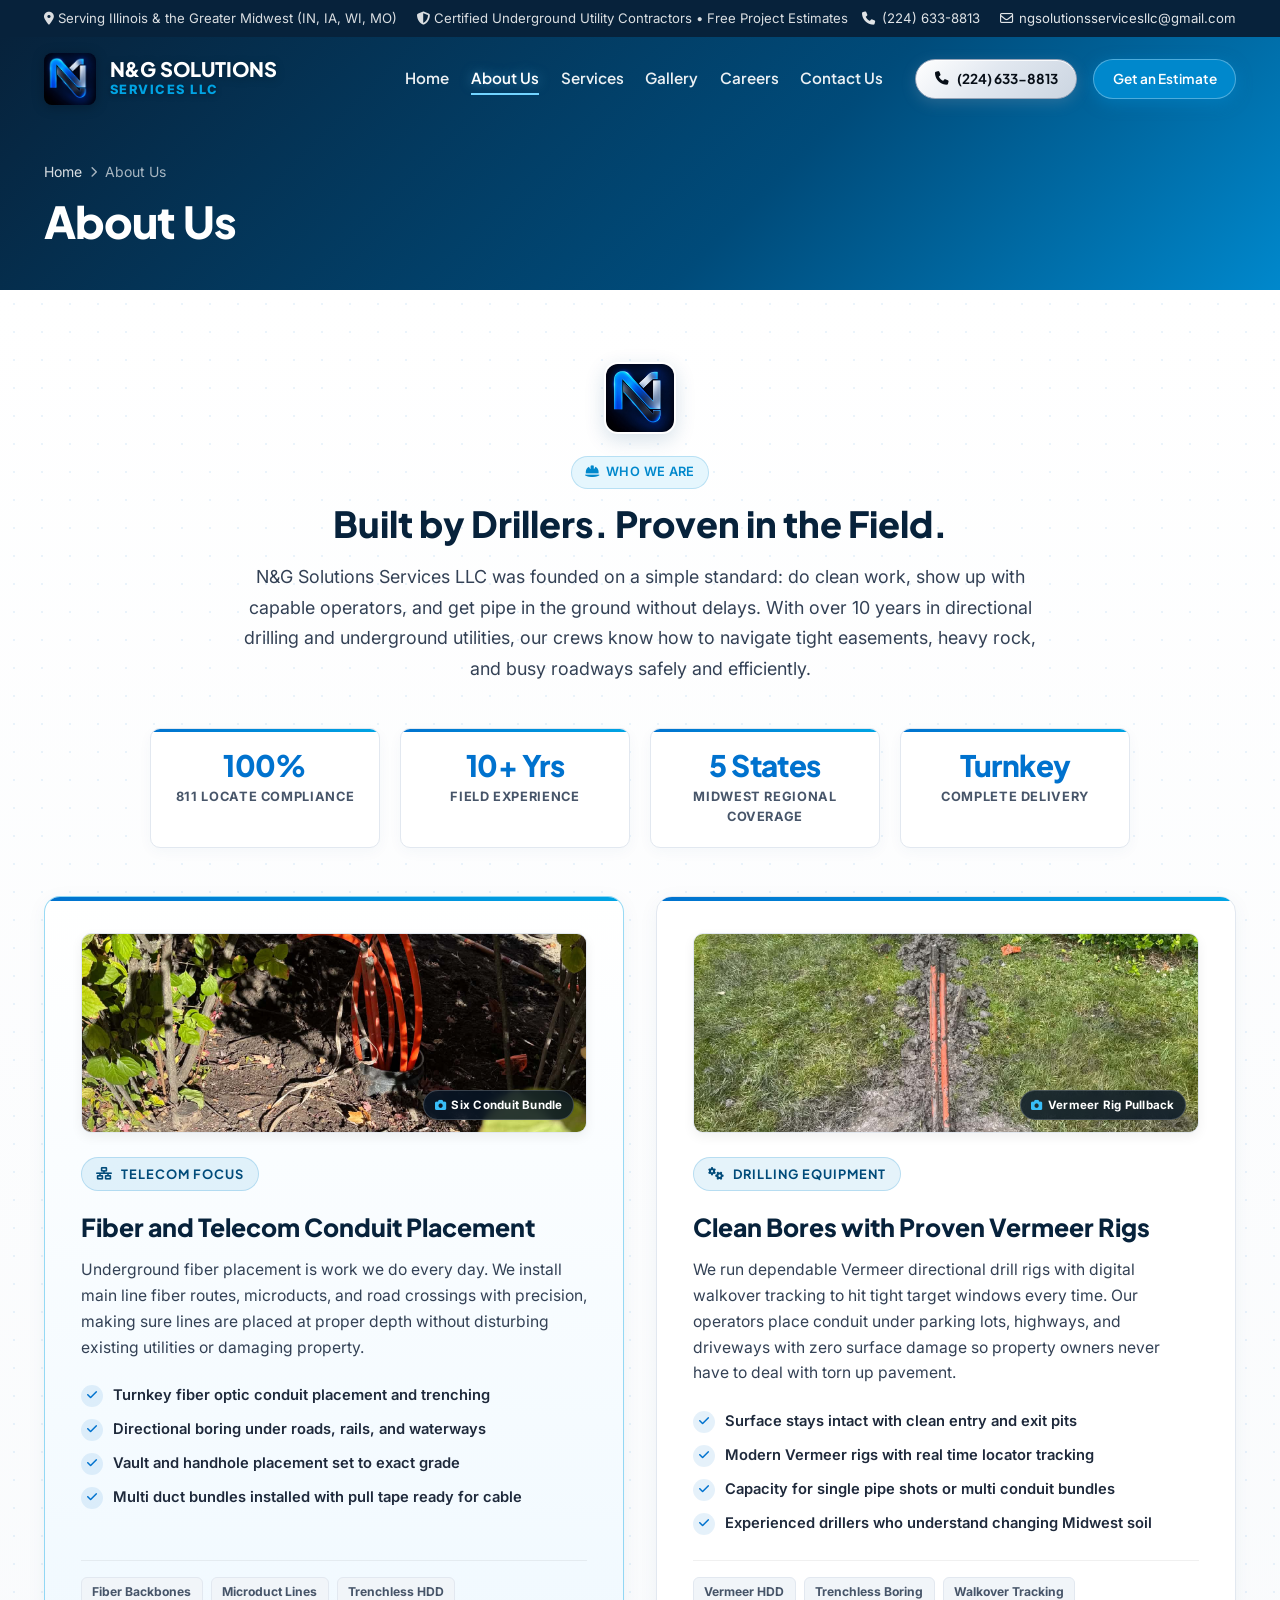
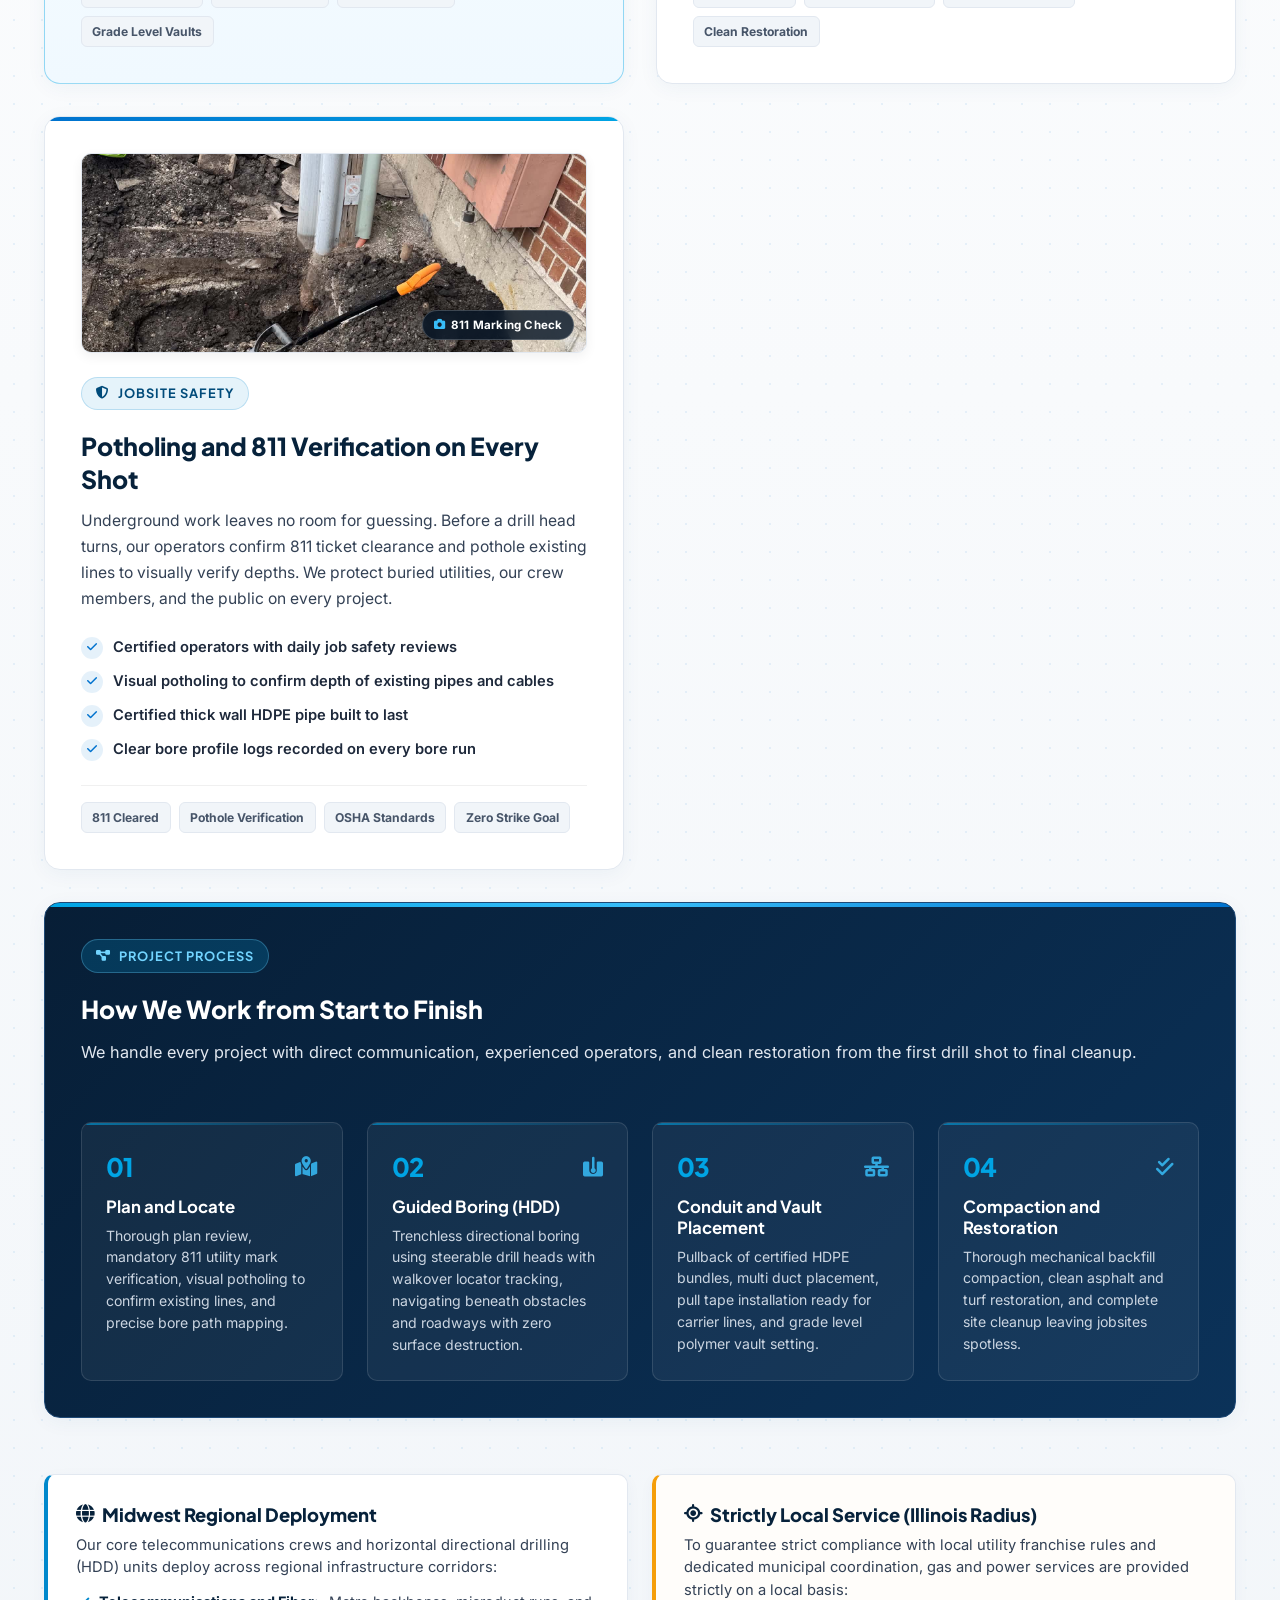
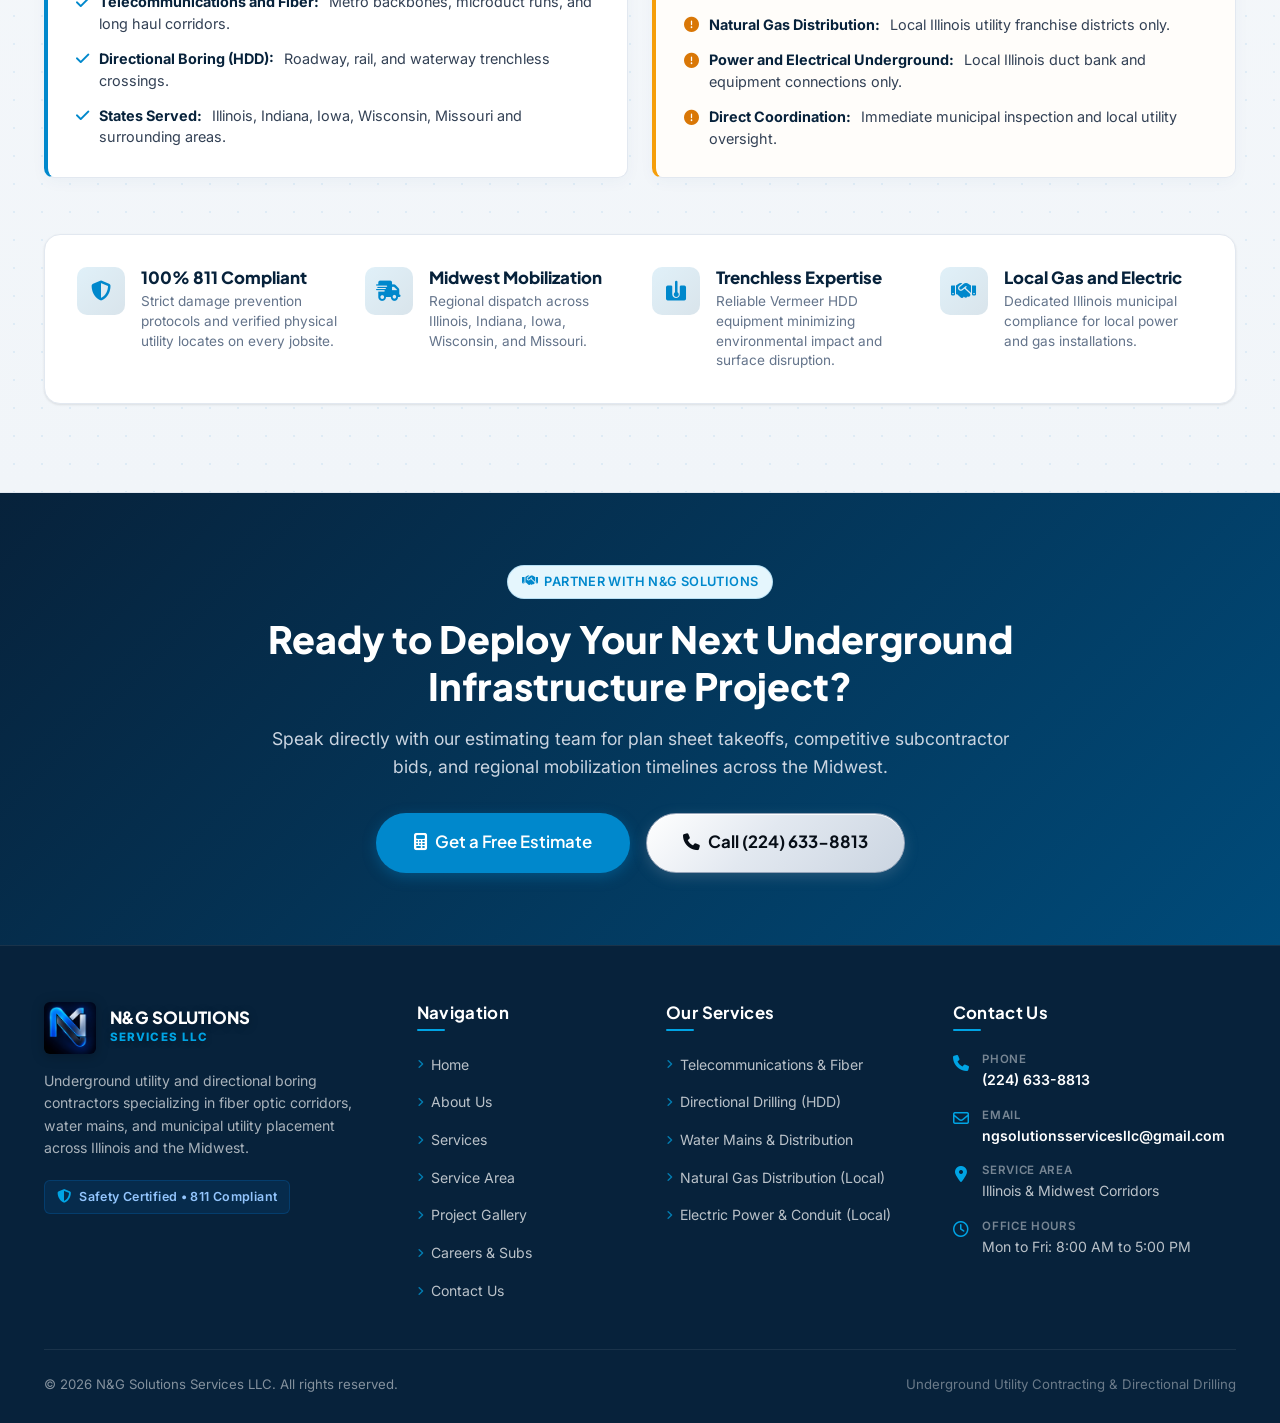
==== about.html @ f87cffa4 "Fix mobile bottom URL bar transparency with viewport-fit=cover, update CTA to Get a Free Estimate, a" ====
<!DOCTYPE html>
<html lang="en">
<head>
  <meta charset="UTF-8">
  <meta name="viewport" content="width=device-width, initial-scale=1.0, viewport-fit=cover">
  <meta name="theme-color" content="#07223b">
  <meta name="apple-mobile-web-app-capable" content="yes">
  <meta name="apple-mobile-web-app-status-bar-style" content="black-translucent">
  <title>About Us | N&amp;G Solutions Services LLC | Directional Boring &amp; Utility Contractors</title>
  
  <!-- Favicon (Logo) -->
  <link rel="icon" type="image/jpeg" href="images/favicon.jpg">
  <link rel="apple-touch-icon" href="images/favicon.jpg">

  <!-- Open Graph / Social Media Preview -->
  <meta property="og:type" content="website">
  <meta property="og:title" content="About Us | N&amp;G Solutions Services LLC">
  <meta property="og:description" content="Learn about N&amp;G Solutions Services LLC, directional drilling and underground utility contractors specializing in fiber optic corridors, HDD crossings, and utility placement across Illinois and the Midwest.">
  <meta property="og:image" content="images/logo.jpg">

  <!-- Twitter Meta Preview -->
  <meta name="twitter:card" content="summary_large_image">
  <meta name="twitter:title" content="About Us | N&amp;G Solutions Services LLC">
  <meta property="twitter:description" content="Learn about N&amp;G Solutions Services LLC, directional drilling and underground utility contractors specializing in fiber optic corridors, HDD crossings, and utility placement across Illinois and the Midwest.">
  <meta name="twitter:image" content="images/logo.jpg">

  <link rel="preconnect" href="https://fonts.googleapis.com">
  <link rel="preconnect" href="https://fonts.gstatic.com" crossorigin>
  <link href="https://fonts.googleapis.com/css2?family=Inter:wght@400;500;600;700&family=Plus+Jakarta+Sans:wght@600;700;800&display=swap" rel="stylesheet">
  <link rel="stylesheet" href="https://cdnjs.cloudflare.com/ajax/libs/font-awesome/6.5.1/css/all.min.css">
  <link rel="stylesheet" href="css/style.css?v=9.2">
</head>
<body>

  <!-- Top Utility Bar -->
  <div class="top-bar">
    <div class="container top-bar-inner">
      <div class="top-bar-left">
        <span><i class="fa-solid fa-location-dot"></i> Serving Illinois &amp; the Greater Midwest (IN, IA, WI, MO)</span>
        <span><i class="fa-solid fa-shield-halved"></i> Certified Underground Utility Contractors • Free Project Estimates</span>
      </div>
      <div class="top-bar-right">
        <a href="tel:2246338813"><i class="fa-solid fa-phone"></i> (224) 633-8813</a>
        <a href="mailto:ngsolutionsservicesllc@gmail.com"><i class="fa-regular fa-envelope"></i> ngsolutionsservicesllc@gmail.com</a>
      </div>
    </div>
  </div>

  <!-- Main Navigation Header -->
  <header class="site-header">
    <div class="container header-inner">
      <a href="index.html" class="logo-link">
        <img src="images/logo.jpg" alt="N&amp;G Solutions Services LLC Logo" class="logo-img-mark" width="52" height="52" style="border-radius: 8px; object-fit: cover;">
        <div class="logo-text">
          <span class="logo-title">N&amp;G SOLUTIONS</span>
          <span class="logo-subtitle" style="letter-spacing: 0.12em; color: var(--accent-blue);">SERVICES LLC</span>
        </div>
      </a>

      <nav class="main-nav">
        <!-- Backdrop for Mobile Slide Drawer -->
        <div class="nav-backdrop"></div>

        <ul class="nav-links">
          <!-- Mobile Drawer Top Bar -->
          <li class="mobile-drawer-header">
            <div class="mobile-drawer-brand">
              <img src="images/logo.jpg" alt="Logo" class="mobile-drawer-logo" width="36" height="36">
              <div class="mobile-drawer-brand-text">
                <span class="mobile-drawer-title">N&amp;G SOLUTIONS</span>
                <span class="mobile-drawer-sub">SERVICES LLC</span>
              </div>
            </div>
            <button type="button" class="mobile-drawer-close" aria-label="Close menu">
              <i class="fa-solid fa-xmark"></i>
            </button>
          </li>

          <!-- Nav Links Centered & Evenly Spaced -->
          <li class="nav-item"><a href="index.html" class="nav-link">Home</a></li>
          <li class="nav-item"><a href="about.html" class="nav-link active">About Us</a></li>
          <li class="nav-item"><a href="index.html#services" class="nav-link">Services</a></li>
          <li class="nav-item"><a href="gallery.html" class="nav-link">Gallery</a></li>
          <li class="nav-item"><a href="careers.html" class="nav-link">Careers</a></li>
          <li class="nav-item"><a href="contact.html" class="nav-link">Contact Us</a></li>

          <!-- Mobile Drawer Footer Actions -->
          <li class="mobile-drawer-footer">
            <a href="tel:2246338813" class="btn btn-silver btn-sm mobile-drawer-btn">
              <i class="fa-solid fa-phone"></i> (224) 633-8813
            </a>
            <a href="contact.html" class="btn btn-primary btn-sm mobile-drawer-btn">
              Get a Free Estimate
            </a>
          </li>
        </ul>

        <div class="nav-actions">
          <a href="tel:2246338813" class="btn btn-silver btn-sm"><i class="fa-solid fa-phone"></i> (224) 633-8813</a>
          <a href="contact.html" class="btn btn-primary btn-sm">Get an Estimate</a>
          <button class="mobile-toggle" aria-label="Toggle navigation menu" aria-expanded="false">
            <i class="fa-solid fa-bars"></i>
          </button>
        </div>
      </nav>
    </div>
  </header>

  <!-- Page Banner -->
  <section class="page-banner">
    <div class="container">
      <nav class="breadcrumb">
        <a href="index.html">Home</a>
        <i class="fa-solid fa-chevron-right" style="font-size: 0.7rem;"></i>
        <span>About Us</span>
      </nav>
      <div class="heading-reveal-mask">
        <h1>About Us</h1>
      </div>
    </div>
  </section>

  <!-- Detailed Company Profile & Vision Section -->
  <section class="about-profile-section" style="padding-top: 4.5rem;">
    <div class="container">
      <!-- Section Header -->
      <div class="about-section-header text-center">
        <div class="about-brand-seal">
          <img src="images/logo.jpg" alt="N&amp;G Solutions Services LLC Logo">
        </div>
        <span class="badge badge-cyan"><i class="fa-solid fa-hard-hat"></i> Who We Are</span>
        <h2>Built by Drillers. Proven in the Field.</h2>
        <p class="about-lead">
          N&amp;G Solutions Services LLC was founded on a simple standard: do clean work, show up with capable operators, and get pipe in the ground without delays. With over 10 years in directional drilling and underground utilities, our crews know how to navigate tight easements, heavy rock, and busy roadways safely and efficiently.
        </p>
      </div>

      <!-- Quick Metrics Strip -->
      <div class="about-stats-strip">
        <div class="about-stat-item">
          <div class="about-stat-num">100%</div>
          <div class="about-stat-lbl">811 Locate Compliance</div>
        </div>
        <div class="about-stat-item">
          <div class="about-stat-num">10+ Yrs</div>
          <div class="about-stat-lbl">Field Experience</div>
        </div>
        <div class="about-stat-item">
          <div class="about-stat-num">5 States</div>
          <div class="about-stat-lbl">Midwest Regional Coverage</div>
        </div>
        <div class="about-stat-item">
          <div class="about-stat-num">Turnkey</div>
          <div class="about-stat-lbl">Complete Delivery</div>
        </div>
      </div>

      <div class="about-bento-grid">
        <!-- Card 1: Core Telecom Focus -->
        <div class="about-card about-card-featured">
          <div class="about-card-image">
            <img src="photos/townhouse-6unit-conduit-bundle.jpg" alt="Fiber Optic Conduit Placement" loading="lazy">
            <span class="card-img-pill"><i class="fa-solid fa-camera"></i> Six Conduit Bundle</span>
          </div>
          <span class="about-card-badge"><i class="fa-solid fa-network-wired"></i> Telecom Focus</span>
          <h3>Fiber and Telecom Conduit Placement</h3>
          <p>
            Underground fiber placement is work we do every day. We install main line fiber routes, microducts, and road crossings with precision, making sure lines are placed at proper depth without disturbing existing utilities or damaging property.
          </p>
          <ul class="about-highlights">
            <li><i class="fa-solid fa-check"></i> Turnkey fiber optic conduit placement and trenching</li>
            <li><i class="fa-solid fa-check"></i> Directional boring under roads, rails, and waterways</li>
            <li><i class="fa-solid fa-check"></i> Vault and handhole placement set to exact grade</li>
            <li><i class="fa-solid fa-check"></i> Multi duct bundles installed with pull tape ready for cable</li>
          </ul>
          <div class="about-tags">
            <span class="about-tag">Fiber Backbones</span>
            <span class="about-tag">Microduct Lines</span>
            <span class="about-tag">Trenchless HDD</span>
            <span class="about-tag">Grade Level Vaults</span>
          </div>
        </div>

        <!-- Card 2: Equipment and Drilling -->
        <div class="about-card">
          <div class="about-card-image">
            <img src="photos/townhouse-directional-drill-pullback.jpg" alt="Horizontal Directional Drilling Rig Pullback" loading="lazy">
            <span class="card-img-pill"><i class="fa-solid fa-camera"></i> Vermeer Rig Pullback</span>
          </div>
          <span class="about-card-badge"><i class="fa-solid fa-gears"></i> Drilling Equipment</span>
          <h3>Clean Bores with Proven Vermeer Rigs</h3>
          <p>
            We run dependable Vermeer directional drill rigs with digital walkover tracking to hit tight target windows every time. Our operators place conduit under parking lots, highways, and driveways with zero surface damage so property owners never have to deal with torn up pavement.
          </p>
          <ul class="about-highlights">
            <li><i class="fa-solid fa-check"></i> Surface stays intact with clean entry and exit pits</li>
            <li><i class="fa-solid fa-check"></i> Modern Vermeer rigs with real time locator tracking</li>
            <li><i class="fa-solid fa-check"></i> Capacity for single pipe shots or multi conduit bundles</li>
            <li><i class="fa-solid fa-check"></i> Experienced drillers who understand changing Midwest soil</li>
          </ul>
          <div class="about-tags">
            <span class="about-tag">Vermeer HDD</span>
            <span class="about-tag">Trenchless Boring</span>
            <span class="about-tag">Walkover Tracking</span>
            <span class="about-tag">Clean Restoration</span>
          </div>
        </div>

        <!-- Card 3: Jobsite Safety -->
        <div class="about-card">
          <div class="about-card-image">
            <img src="photos/apartment-pole-utility-locator-trench.jpg" alt="811 Locate Marking and Depth Verification" loading="lazy">
            <span class="card-img-pill"><i class="fa-solid fa-camera"></i> 811 Marking Check</span>
          </div>
          <span class="about-card-badge"><i class="fa-solid fa-shield-halved"></i> Jobsite Safety</span>
          <h3>Potholing and 811 Verification on Every Shot</h3>
          <p>
            Underground work leaves no room for guessing. Before a drill head turns, our operators confirm 811 ticket clearance and pothole existing lines to visually verify depths. We protect buried utilities, our crew members, and the public on every project.
          </p>
          <ul class="about-highlights">
            <li><i class="fa-solid fa-check"></i> Certified operators with daily job safety reviews</li>
            <li><i class="fa-solid fa-check"></i> Visual potholing to confirm depth of existing pipes and cables</li>
            <li><i class="fa-solid fa-check"></i> Certified thick wall HDPE pipe built to last</li>
            <li><i class="fa-solid fa-check"></i> Clear bore profile logs recorded on every bore run</li>
          </ul>
          <div class="about-tags">
            <span class="about-tag">811 Cleared</span>
            <span class="about-tag">Pothole Verification</span>
            <span class="about-tag">OSHA Standards</span>
            <span class="about-tag">Zero Strike Goal</span>
          </div>
        </div>

        <!-- Card 4: How We Work -->
        <div class="about-card about-card-wide">
          <span class="about-card-badge"><i class="fa-solid fa-diagram-project"></i> Project Process</span>
          <h3>How We Work from Start to Finish</h3>
          <p style="color: #e2e8f0 !important; font-size: 1.02rem; line-height: 1.65; margin-bottom: 2rem;">
            We handle every project with direct communication, experienced operators, and clean restoration from the first drill shot to final cleanup.
          </p>
          <div class="about-steps-grid">
            <div class="about-step-item">
              <div class="step-top-row">
                <span class="step-num">01</span>
                <span class="step-icon"><i class="fa-solid fa-map-location-dot"></i></span>
              </div>
              <h4>Plan and Locate</h4>
              <p>Thorough plan review, mandatory 811 utility mark verification, visual potholing to confirm existing lines, and precise bore path mapping.</p>
            </div>
            <div class="about-step-item">
              <div class="step-top-row">
                <span class="step-num">02</span>
                <span class="step-icon"><i class="fa-solid fa-bore-hole"></i></span>
              </div>
              <h4>Guided Boring (HDD)</h4>
              <p>Trenchless directional boring using steerable drill heads with walkover locator tracking, navigating beneath obstacles and roadways with zero surface destruction.</p>
            </div>
            <div class="about-step-item">
              <div class="step-top-row">
                <span class="step-num">03</span>
                <span class="step-icon"><i class="fa-solid fa-network-wired"></i></span>
              </div>
              <h4>Conduit and Vault Placement</h4>
              <p>Pullback of certified HDPE bundles, multi duct placement, pull tape installation ready for carrier lines, and grade level polymer vault setting.</p>
            </div>
            <div class="about-step-item">
              <div class="step-top-row">
                <span class="step-num">04</span>
                <span class="step-icon"><i class="fa-solid fa-check-double"></i></span>
              </div>
              <h4>Compaction and Restoration</h4>
              <p>Thorough mechanical backfill compaction, clean asphalt and turf restoration, and complete site cleanup leaving jobsites spotless.</p>
            </div>
          </div>
        </div>
      </div>

      <!-- Regional vs Local Deployment Scope -->
      <div class="about-scope-wrap" style="margin-top: 3.5rem; margin-bottom: 3.5rem;">
        <div class="territory-scope-grid">
          <div class="scope-card scope-card-primary">
            <h4><i class="fa-solid fa-globe"></i> Midwest Regional Deployment</h4>
            <p>Our core telecommunications crews and horizontal directional drilling (HDD) units deploy across regional infrastructure corridors:</p>
            <ul class="scope-list">
              <li>
                <i class="fa-solid fa-check"></i>
                <div class="scope-content">
                  <strong class="scope-label">Telecommunications and Fiber:</strong>
                  <span class="scope-desc">Metro backbones, microduct runs, and long haul corridors.</span>
                </div>
              </li>
              <li>
                <i class="fa-solid fa-check"></i>
                <div class="scope-content">
                  <strong class="scope-label">Directional Boring (HDD):</strong>
                  <span class="scope-desc">Roadway, rail, and waterway trenchless crossings.</span>
                </div>
              </li>
              <li>
                <i class="fa-solid fa-check"></i>
                <div class="scope-content">
                  <strong class="scope-label">States Served:</strong>
                  <span class="scope-desc">Illinois, Indiana, Iowa, Wisconsin, Missouri and surrounding areas.</span>
                </div>
              </li>
            </ul>
          </div>
          <div class="scope-card scope-card-local">
            <h4><i class="fa-solid fa-location-crosshairs"></i> Strictly Local Service (Illinois Radius)</h4>
            <p>To guarantee strict compliance with local utility franchise rules and dedicated municipal coordination, gas and power services are provided strictly on a local basis:</p>
            <ul class="scope-list">
              <li>
                <i class="fa-solid fa-circle-exclamation"></i>
                <div class="scope-content">
                  <strong class="scope-label">Natural Gas Distribution:</strong>
                  <span class="scope-desc">Local Illinois utility franchise districts only.</span>
                </div>
              </li>
              <li>
                <i class="fa-solid fa-circle-exclamation"></i>
                <div class="scope-content">
                  <strong class="scope-label">Power and Electrical Underground:</strong>
                  <span class="scope-desc">Local Illinois duct bank and equipment connections only.</span>
                </div>
              </li>
              <li>
                <i class="fa-solid fa-circle-exclamation"></i>
                <div class="scope-content">
                  <strong class="scope-label">Direct Coordination:</strong>
                  <span class="scope-desc">Immediate municipal inspection and local utility oversight.</span>
                </div>
              </li>
            </ul>
          </div>
        </div>
      </div>

      <!-- Benchmarks Ribbon -->
      <div class="about-ribbon">
        <div class="about-ribbon-item">
          <div class="about-ribbon-icon"><i class="fa-solid fa-shield-halved"></i></div>
          <div class="about-ribbon-content">
            <h4>100% 811 Compliant</h4>
            <p>Strict damage prevention protocols and verified physical utility locates on every jobsite.</p>
          </div>
        </div>
        <div class="about-ribbon-item">
          <div class="about-ribbon-icon"><i class="fa-solid fa-truck-fast"></i></div>
          <div class="about-ribbon-content">
            <h4>Midwest Mobilization</h4>
            <p>Regional dispatch across Illinois, Indiana, Iowa, Wisconsin, and Missouri.</p>
          </div>
        </div>
        <div class="about-ribbon-item">
          <div class="about-ribbon-icon"><i class="fa-solid fa-bore-hole"></i></div>
          <div class="about-ribbon-content">
            <h4>Trenchless Expertise</h4>
            <p>Reliable Vermeer HDD equipment minimizing environmental impact and surface disruption.</p>
          </div>
        </div>
        <div class="about-ribbon-item">
          <div class="about-ribbon-icon"><i class="fa-solid fa-handshake"></i></div>
          <div class="about-ribbon-content">
            <h4>Local Gas and Electric</h4>
            <p>Dedicated Illinois municipal compliance for local power and gas installations.</p>
          </div>
        </div>
      </div>
    </div>
  </section>

  <!-- CTA Banner Section -->
  <section class="section" style="background: linear-gradient(135deg, #07223b 0%, #004b7a 100%); color: #ffffff; padding: 4.5rem 0; text-align: center;">
    <div class="container" style="max-width: 820px;">
      <span class="badge badge-cyan" style="margin-bottom: 1rem;"><i class="fa-solid fa-handshake"></i> Partner With N&amp;G Solutions</span>
      <h2 style="color: #ffffff; font-size: 2.35rem; font-weight: 800; margin-bottom: 1rem;">Ready to Deploy Your Next Underground Infrastructure Project?</h2>
      <p style="color: #cbd5e1; font-size: 1.1rem; line-height: 1.6; margin-bottom: 2rem;">
        Speak directly with our estimating team for plan sheet takeoffs, competitive subcontractor bids, and regional mobilization timelines across the Midwest.
      </p>
      <div style="display: flex; justify-content: center; gap: 1rem; flex-wrap: wrap;">
        <a href="contact.html" class="btn btn-primary" style="padding: 0.9rem 2.25rem; font-size: 1.05rem;">
          <i class="fa-solid fa-calculator"></i> Get a Free Estimate
        </a>
        <a href="tel:2246338813" class="btn btn-silver" style="padding: 0.9rem 2.25rem; font-size: 1.05rem;">
          <i class="fa-solid fa-phone"></i> Call (224) 633-8813
        </a>
      </div>
    </div>
  </section>

  <!-- Footer -->
  <footer class="site-footer">
    <div class="container">
      <div class="footer-grid">
        <!-- Col 1: Company Profile -->
        <div class="footer-col footer-brand-col">
          <a href="index.html" class="logo-link">
            <img src="images/logo.jpg" alt="N&amp;G Solutions Services LLC" class="logo-img-mark" width="44" height="44" style="border-radius: 6px; object-fit: cover;">
            <div class="logo-text">
              <span class="logo-title" style="color: #ffffff; font-size: 1.05rem;">N&amp;G SOLUTIONS</span>
              <span class="logo-subtitle" style="color: var(--accent-blue); font-size: 0.72rem; letter-spacing: 0.1em;">SERVICES LLC</span>
            </div>
          </a>
          <p class="footer-desc">
            Underground utility and directional boring contractors specializing in fiber optic corridors, water mains, and municipal utility placement across Illinois and the Midwest.
          </p>
          <div class="footer-badge">
            <i class="fa-solid fa-shield-halved"></i>
            <span>Safety Certified &bull; 811 Compliant</span>
          </div>
        </div>

        <!-- Col 2: Navigation -->
        <div class="footer-col">
          <h4 class="footer-title">Navigation</h4>
          <ul class="footer-links">
            <li><a href="index.html"><i class="fa-solid fa-angle-right"></i> Home</a></li>
            <li><a href="about.html"><i class="fa-solid fa-angle-right"></i> About Us</a></li>
            <li><a href="index.html#services"><i class="fa-solid fa-angle-right"></i> Services</a></li>
            <li><a href="index.html#service-area"><i class="fa-solid fa-angle-right"></i> Service Area</a></li>
            <li><a href="gallery.html"><i class="fa-solid fa-angle-right"></i> Project Gallery</a></li>
            <li><a href="careers.html"><i class="fa-solid fa-angle-right"></i> Careers &amp; Subs</a></li>
            <li><a href="contact.html"><i class="fa-solid fa-angle-right"></i> Contact Us</a></li>
          </ul>
        </div>

        <!-- Col 3: Utility Services -->
        <div class="footer-col">
          <h4 class="footer-title">Our Services</h4>
          <ul class="footer-links">
            <li><a href="index.html#services"><i class="fa-solid fa-angle-right"></i> Telecommunications &amp; Fiber</a></li>
            <li><a href="index.html#services"><i class="fa-solid fa-angle-right"></i> Directional Drilling (HDD)</a></li>
            <li><a href="index.html#services"><i class="fa-solid fa-angle-right"></i> Water Mains &amp; Distribution</a></li>
            <li><a href="index.html#services"><i class="fa-solid fa-angle-right"></i> Natural Gas Distribution (Local)</a></li>
            <li><a href="index.html#services"><i class="fa-solid fa-angle-right"></i> Electric Power &amp; Conduit (Local)</a></li>
          </ul>
        </div>

        <!-- Col 4: Contact & Office -->
        <div class="footer-col">
          <h4 class="footer-title">Contact Us</h4>
          <ul class="footer-contact-list">
            <li class="footer-contact-item">
              <i class="fa-solid fa-phone"></i>
              <div>
                <span class="contact-label">Phone</span>
                <a href="tel:2246338813">(224) 633-8813</a>
              </div>
            </li>
            <li class="footer-contact-item">
              <i class="fa-regular fa-envelope"></i>
              <div>
                <span class="contact-label">Email</span>
                <a href="mailto:ngsolutionsservicesllc@gmail.com">ngsolutionsservicesllc@gmail.com</a>
              </div>
            </li>
            <li class="footer-contact-item">
              <i class="fa-solid fa-location-dot"></i>
              <div>
                <span class="contact-label">Service Area</span>
                <span>Illinois &amp; Midwest Corridors</span>
              </div>
            </li>
            <li class="footer-contact-item">
              <i class="fa-regular fa-clock"></i>
              <div>
                <span class="contact-label">Office Hours</span>
                <span>Mon to Fri: 8:00 AM to 5:00 PM</span>
              </div>
            </li>
          </ul>
        </div>
      </div>

      <!-- Bottom Bar -->
      <div class="footer-bottom">
        <p>&copy; 2026 N&amp;G Solutions Services LLC. All rights reserved.</p>
        <p class="footer-tagline">Underground Utility Contracting &amp; Directional Drilling</p>
      </div>
    </div>
  </footer>

  <script src="js/main.js?v=9.2"></script>
</body>
</html>
---- css/style.css ----
/* ==========================================================================
   N&G SOLUTIONS SERVICES LLC - STYLESHEET
   Underground Utilities & Infrastructure
   ========================================================================== */

:root {
  /* Brand Colors from Logo */
  --primary-blue: #0088cc;
  --primary-dark: #004b7a;
  --primary-deep: #07223b;
  --accent-blue: #00a4e4;
  --accent-light: #e5f6fd;
  
  /* Silver & Metallic Chrome Accents (Matches Logo) */
  --brand-silver: #cbd5e1;
  --brand-silver-light: #f1f5f9;
  --brand-silver-dark: #94a3b8;
  --brand-silver-border: #94a3b8;
  
  /* Fallback aliases to ensure any green references render as metallic silver */
  --brand-green: #cbd5e1;
  --brand-green-dark: #94a3b8;
  --brand-green-light: #f1f5f9;
  
  --dark: #070e17;
  --text-main: #334155;
  --text-muted: #64748b;
  --text-light: #94a3b8;
  --light-bg: #f8fafc;
  --card-bg: #ffffff;
  --border-color: #e2e8f0;
  
  /* Typography */
  --font-sans: 'Inter', -apple-system, BlinkMacSystemFont, 'Segoe UI', Roboto, sans-serif;
  --font-heading: 'Plus Jakarta Sans', -apple-system, BlinkMacSystemFont, 'Segoe UI', Roboto, sans-serif;
  
  /* Shadows */
  --shadow-sm: 0 1px 3px rgba(0, 0, 0, 0.06), 0 1px 2px rgba(0, 0, 0, 0.04);
  --shadow-md: 0 4px 6px -1px rgba(0, 75, 122, 0.08), 0 2px 4px -2px rgba(0, 75, 122, 0.05);
  --shadow-lg: 0 10px 25px -3px rgba(0, 75, 122, 0.1), 0 4px 6px -4px rgba(0, 75, 122, 0.05);
  --shadow-xl: 0 20px 35px -5px rgba(0, 75, 122, 0.15), 0 8px 10px -6px rgba(0, 75, 122, 0.05);
  
  /* Transitions */
  --transition: all 0.25s cubic-bezier(0.4, 0, 0.2, 1);
  --radius-sm: 6px;
  --radius-md: 10px;
  --radius-lg: 16px;
  --radius-xl: 24px;
  --radius-full: 9999px;
  
  --container-max: 1240px;
}

/* Base Reset */
*, *::before, *::after {
  box-sizing: border-box;
  margin: 0;
  padding: 0;
}

html {
  scroll-behavior: smooth;
  font-size: 16px;
  -webkit-text-size-adjust: 100%;
  background-color: var(--primary-deep);
  min-height: 100%;
  overflow-x: clip;
}

body {
  font-family: var(--font-sans);
  color: var(--text-main);
  background-color: var(--light-bg);
  line-height: 1.6;
  min-height: 100%;
  min-height: 100dvh;
  overflow-x: clip;
}

h1, h2, h3, h4, h5, h6 {
  font-family: var(--font-heading);
  color: var(--primary-deep);
  line-height: 1.25;
  font-weight: 700;
}

p {
  margin-bottom: 1rem;
}

p:last-child {
  margin-bottom: 0;
}

a {
  color: var(--primary-blue);
  text-decoration: none;
  transition: var(--transition);
}

a:hover {
  color: var(--accent-blue);
}

img {
  max-width: 100%;
  height: auto;
  display: block;
}

ul {
  list-style: none;
}

.container {
  width: 100%;
  max-width: var(--container-max);
  margin-left: auto;
  margin-right: auto;
  padding-left: 1.5rem;
  padding-right: 1.5rem;
}

/* ==========================================================================
   BUTTONS & BADGES
   ========================================================================== */
.btn {
  display: inline-flex;
  align-items: center;
  justify-content: center;
  gap: 0.5rem;
  padding: 0.85rem 1.75rem;
  font-family: var(--font-heading);
  font-size: 0.95rem;
  font-weight: 600;
  border-radius: var(--radius-full);
  transition: var(--transition);
  cursor: pointer;
  border: 2px solid transparent;
  white-space: nowrap;
}

.btn-primary {
  background-color: var(--primary-blue);
  color: #ffffff;
  box-shadow: 0 4px 14px rgba(0, 136, 204, 0.35);
}

.btn-primary:hover {
  background-color: #0072aa;
  color: #ffffff;
  transform: translateY(-2px);
  box-shadow: 0 6px 20px rgba(0, 136, 204, 0.45);
}

.btn-green,
.btn-silver {
  background: linear-gradient(135deg, #ffffff 0%, #e2e8f0 45%, #cbd5e1 100%);
  color: #070e17;
  font-weight: 700;
  border: 1px solid #94a3b8;
  box-shadow: 0 4px 14px rgba(148, 163, 184, 0.25), inset 0 1px 0 rgba(255, 255, 255, 0.85);
}

.btn-green:hover,
.btn-silver:hover {
  background: linear-gradient(135deg, #ffffff 0%, #f1f5f9 50%, #e2e8f0 100%);
  color: #000000;
  border-color: var(--accent-blue);
  transform: translateY(-2px);
  box-shadow: 0 6px 20px rgba(0, 164, 228, 0.35), inset 0 1px 0 rgba(255, 255, 255, 0.95);
}

.btn-secondary {
  background-color: var(--primary-deep);
  color: #ffffff;
}

.btn-secondary:hover {
  background-color: var(--primary-dark);
  color: #ffffff;
  transform: translateY(-2px);
}

.btn-outline {
  background-color: transparent;
  border-color: rgba(255, 255, 255, 0.5);
  color: #ffffff;
}

.btn-outline:hover {
  background-color: #ffffff;
  border-color: #ffffff;
  color: var(--primary-deep);
  transform: translateY(-2px);
}

.btn-outline-primary {
  background-color: transparent;
  border-color: var(--primary-blue);
  color: var(--primary-blue);
}

.btn-outline-primary:hover {
  background-color: var(--primary-blue);
  color: #ffffff;
}

.btn-white {
  background-color: #ffffff;
  color: var(--primary-deep);
}

.btn-white:hover {
  background-color: #f1f5f9;
  color: var(--primary-blue);
  transform: translateY(-2px);
}

.btn-sm {
  padding: 0.5rem 1.15rem;
  font-size: 0.85rem;
}

.badge {
  display: inline-flex;
  align-items: center;
  gap: 0.4rem;
  padding: 0.35rem 0.85rem;
  border-radius: var(--radius-full);
  font-size: 0.8rem;
  font-weight: 600;
  letter-spacing: 0.03em;
  text-transform: uppercase;
}

.badge-cyan {
  background-color: var(--accent-light);
  color: var(--primary-blue);
  border: 1px solid rgba(0, 136, 204, 0.2);
}

.badge-green,
.badge-silver {
  background: linear-gradient(135deg, #f1f5f9 0%, #cbd5e1 100%);
  color: #070e17;
  border: 1px solid #94a3b8;
}

.badge-white {
  background-color: rgba(255, 255, 255, 0.15);
  color: #ffffff;
  backdrop-filter: blur(8px);
  border: 1px solid rgba(255, 255, 255, 0.25);
}

/* ==========================================================================
   TOP BAR & HEADER NAVIGATION
   ========================================================================== */
.top-bar {
  background-color: var(--primary-deep);
  color: rgba(255, 255, 255, 0.85);
  font-size: 0.825rem;
  padding: 0.5rem 0;
  border-bottom: none;
  position: relative;
  z-index: 1001;
}

.top-bar-inner {
  display: flex;
  justify-content: space-between;
  align-items: center;
  flex-wrap: wrap;
  gap: 0.75rem;
}

.top-bar-left, .top-bar-right {
  display: flex;
  align-items: center;
  gap: 1.25rem;
}

.top-bar a {
  color: rgba(255, 255, 255, 0.88);
  display: inline-flex;
  align-items: center;
  gap: 0.4rem;
}

.top-bar a:hover {
  color: #72d4ff;
}

/* Base Site Header: Modern Transparent at Top (Zero Dividing Line) */
.site-header {
  position: -webkit-sticky;
  position: sticky;
  top: 0;
  z-index: 1000;
  width: 100%;
  background-color: rgba(255, 255, 255, 0);
  backdrop-filter: none;
  -webkit-backdrop-filter: none;
  border: none !important;
  border-bottom: none !important;
  box-shadow: none;
  transition: background-color 0.35s cubic-bezier(0.4, 0, 0.2, 1),
              box-shadow 0.35s cubic-bezier(0.4, 0, 0.2, 1);
}

/* Scrolled State & Mobile Menu Open State: Solid White Frosted Glass (Zero Line) */
.site-header.scrolled,
.site-header.menu-open {
  background-color: rgba(255, 255, 255, 0.98);
  backdrop-filter: blur(14px);
  -webkit-backdrop-filter: blur(14px);
  border: none !important;
  border-bottom: none !important;
  box-shadow: 0 4px 20px -2px rgba(7, 34, 59, 0.08), 0 2px 6px -1px rgba(0, 0, 0, 0.04);
}

.header-inner {
  display: flex;
  align-items: center;
  justify-content: space-between;
  height: 84px;
  transition: height 0.3s cubic-bezier(0.4, 0, 0.2, 1);
}

.site-header.scrolled .header-inner {
  height: 70px;
}

.logo-link {
  display: flex;
  align-items: center;
  gap: 0.85rem;
  text-decoration: none;
}

.logo-img-mark {
  width: 52px;
  height: 52px;
  object-fit: contain;
  flex-shrink: 0;
  filter: drop-shadow(0 2px 6px rgba(0, 0, 0, 0.25));
  transition: width 0.3s ease, height 0.3s ease, filter 0.3s ease;
}

.site-header.scrolled .logo-img-mark {
  width: 44px;
  height: 44px;
  filter: none;
}

.logo-text {
  display: flex;
  flex-direction: column;
}

.logo-title {
  font-family: var(--font-heading);
  font-size: 1.25rem;
  font-weight: 800;
  color: #ffffff;
  letter-spacing: -0.01em;
  line-height: 1.1;
  text-shadow: 0 2px 10px rgba(0, 0, 0, 0.25);
  transition: color 0.3s ease, text-shadow 0.3s ease;
}

.site-header.scrolled .logo-title,
.site-header.menu-open .logo-title {
  color: var(--primary-blue);
  text-shadow: none;
}

.logo-subtitle {
  font-size: 0.8rem;
  font-weight: 800;
  color: var(--brand-silver-light);
  letter-spacing: 0.04em;
  text-transform: uppercase;
  text-shadow: 0 1px 6px rgba(0, 0, 0, 0.4);
  transition: color 0.3s ease, text-shadow 0.3s ease;
}

.site-header.scrolled .logo-subtitle,
.site-header.menu-open .logo-subtitle {
  color: var(--accent-blue);
  text-shadow: none;
}

.main-nav {
  display: flex;
  align-items: center;
  gap: 2rem;
}

/* Mobile Drawer elements - hidden on desktop */
.mobile-drawer-header,
.mobile-drawer-footer,
.nav-backdrop {
  display: none !important;
}

.nav-links {
  display: flex;
  align-items: center;
  gap: 1.35rem;
}

.nav-link {
  font-family: var(--font-heading);
  font-size: 0.95rem;
  font-weight: 600;
  color: rgba(255, 255, 255, 0.92);
  padding: 0.5rem 0;
  position: relative;
  transition: color 0.25s ease, text-shadow 0.25s ease;
}

.nav-link::after {
  content: '';
  position: absolute;
  bottom: 0;
  left: 0;
  width: 0%;
  height: 2px;
  background-color: #72d4ff;
  transition: var(--transition);
}

.nav-link:hover, .nav-link.active {
  color: #ffffff;
  text-shadow: 0 0 12px rgba(114, 212, 255, 0.5);
}

.nav-link:hover::after, .nav-link.active::after {
  width: 100%;
}

/* Scrolled Nav Links */
.site-header.scrolled .nav-link {
  color: var(--text-main);
  text-shadow: none;
}

.site-header.scrolled .nav-link::after {
  background-color: var(--primary-blue);
}

.site-header.scrolled .nav-link:hover, 
.site-header.scrolled .nav-link.active {
  color: var(--primary-blue);
  text-shadow: none;
}

.nav-actions {
  display: flex;
  align-items: center;
  gap: 1rem;
}

/* Estimate button in transparent state has subtle glow */
.site-header:not(.scrolled) .nav-actions .btn-primary {
  border: 1.5px solid rgba(255, 255, 255, 0.3);
  box-shadow: 0 4px 15px rgba(0, 136, 204, 0.5);
}

.mobile-social-menu-item {
  display: none;
}

.mobile-toggle {
  display: none;
  background: none;
  border: none;
  font-size: 1.5rem;
  color: #ffffff;
  cursor: pointer;
  padding: 0.5rem;
  transition: color 0.3s ease;
}

.site-header.scrolled .mobile-toggle,
.site-header.menu-open .mobile-toggle {
  color: var(--primary-deep);
}

/* Anchor smooth scrolling offset */
section[id], div[id] {
  scroll-margin-top: 85px;
}

#service-area {
  scroll-margin-top: 100px;
}

@media (max-width: 768px) {
  #service-area {
    scroll-margin-top: 88px;
  }
}

/* ==========================================================================
   PAGE HERO / SUBPAGE BANNER
   ========================================================================== */
.page-banner,
.gallery-hero-banner {
  background: linear-gradient(135deg, var(--primary-deep) 0%, var(--primary-dark) 60%, var(--primary-blue) 100%);
  color: #ffffff;
  margin-top: -84px;
  padding: calc(84px + 2.5rem) 0 2.25rem;
  position: relative;
  overflow: hidden;
}

.page-banner h1,
.gallery-hero-banner h1 {
  color: #ffffff;
  font-family: var(--font-heading);
  font-size: 2.75rem;
  font-weight: 800;
  letter-spacing: -0.02em;
  margin: 0;
  line-height: 1.15;
}

.page-banner p {
  color: rgba(255, 255, 255, 0.88);
  font-size: 1.1rem;
  max-width: 650px;
  margin-top: 0.5rem;
}

.breadcrumb {
  display: flex;
  align-items: center;
  gap: 0.5rem;
  font-size: 0.875rem;
  margin-bottom: 0.75rem;
  color: rgba(255, 255, 255, 0.65);
}

.breadcrumb a {
  color: rgba(255, 255, 255, 0.85);
  transition: color var(--transition-fast);
}

.breadcrumb a:hover {
  color: #72d4ff;
}

/* ==========================================================================
   HOMEPAGE HERO SECTION - CRESCENT CLEANING CINEMATIC VIDEO HERO
   ========================================================================== */
.hero-video-section {
  position: relative;
  min-height: 90vh;
  display: flex;
  align-items: center;
  justify-content: center;
  margin-top: -84px;
  padding: calc(84px + 3.25rem) 0 4.75rem;
  overflow: hidden;
  background-color: var(--primary-deep);
  color: #ffffff;
}

/* Background Video Container */
.hero-video-wrap {
  position: absolute;
  top: 0;
  left: 0;
  width: 100%;
  height: 100%;
  z-index: 1;
  overflow: hidden;
  background: radial-gradient(circle at 50% 35%, rgba(0, 164, 228, 0.2), transparent 70%),
              radial-gradient(circle at 80% 80%, rgba(0, 75, 122, 0.3), transparent 60%),
              linear-gradient(135deg, #07223b 0%, #0d2e4d 50%, #051626 100%);
}

.hero-video-element {
  position: absolute;
  top: 50%;
  left: 50%;
  min-width: 100%;
  min-height: 100%;
  width: auto;
  height: auto;
  transform: translate(-50%, -50%);
  object-fit: cover;
  filter: brightness(0.85) contrast(1.1);
  opacity: 0;
  transition: opacity 1.2s ease-in-out;
  pointer-events: none;
}

.hero-video-element.active {
  opacity: 1;
}

/* Dark Cinematic Navy/Blue Gradient Overlay */
.hero-video-overlay {
  position: absolute;
  inset: 0;
  z-index: 2;
  background-image: 
    url("data:image/svg+xml,%3Csvg xmlns='http://www.w3.org/2000/svg' width='160' height='160' viewBox='0 0 160 160'%3E%3Cg fill='none' stroke='%2300a4e4' stroke-width='1' stroke-opacity='0.08' stroke-linecap='round' stroke-linejoin='round'%3E%3Cpath d='M0 40h45l25 25h50l20-20h20'/%3E%3Cpath d='M40 0v35l30 30v45l25 25v25'/%3E%3Cpath d='M0 120h35l25-25h40l20 20h40'/%3E%3Cpath d='M120 0v30l-20 20v40l25 25v45'/%3E%3Ccircle cx='45' cy='40' r='3'/%3E%3Ccircle cx='120' cy='45' r='3'/%3E%3Ccircle cx='70' cy='65' r='3'/%3E%3Ccircle cx='60' cy='95' r='3'/%3E%3Ccircle cx='100' cy='95' r='3'/%3E%3C/g%3E%3C/svg%3E"),
    linear-gradient(
      180deg,
      rgba(7, 34, 59, 0.72) 0%,
      rgba(7, 34, 59, 0.48) 45%,
      rgba(7, 34, 59, 0.88) 100%
    );
  background-size: 160px 160px, 100% 100%;
  backdrop-filter: blur(1px);
}

/* Hero Content */
.hero-video-content {
  position: relative;
  z-index: 3;
  text-align: center;
  max-width: 1100px;
  margin: 0 auto;
  padding: 0 1.5rem;
}

.hero-giant-title {
  font-family: var(--font-heading);
  font-size: 3.85rem;
  font-weight: 800;
  line-height: 1.16;
  letter-spacing: -0.02em;
  color: #ffffff;
  margin-bottom: 0;
  text-shadow: 0 4px 24px rgba(0, 0, 0, 0.65);
}

.hero-giant-title span.text-highlight {
  display: block;
  color: #72d4ff;
  font-weight: 800;
  letter-spacing: -0.01em;
  margin-top: 0.45rem;
}

.hero-cta-group {
  display: flex;
  gap: 1.25rem;
  justify-content: center;
  align-items: center;
  flex-wrap: wrap;
  margin-top: 2.25rem;
}

/* Scroll Down Indicator */
.hero-scroll-down {
  position: absolute;
  bottom: 25px;
  left: 50%;
  transform: translateX(-50%);
  z-index: 3;
  color: rgba(255, 255, 255, 0.75);
  font-size: 1.35rem;
  animation: heroBounce 2s infinite;
  text-decoration: none;
  transition: var(--transition);
}

.hero-scroll-down:hover {
  color: #72d4ff;
}

@keyframes heroBounce {
  0%, 20%, 50%, 80%, 100% {
    transform: translate(-50%, 0);
  }
  40% {
    transform: translate(-50%, -10px);
  }
  60% {
    transform: translate(-50%, -5px);
  }
}

@media (max-width: 768px) {
  .hero-video-section {
    min-height: 100vh;
    min-height: 100dvh;
    margin-top: -76px;
    padding: calc(76px + 2rem) 1.25rem 3.5rem;
    display: flex;
    flex-direction: column;
    justify-content: center;
    align-items: center;
  }

  .hero-video-content {
    padding: 0 0.5rem;
    width: 100%;
  }

  .hero-giant-title {
    font-size: 2.35rem;
    line-height: 1.18;
    margin-bottom: 0;
  }

  .hero-cta-group {
    display: flex;
    flex-direction: column;
    gap: 0.85rem;
    width: 100%;
    max-width: 330px;
    margin: 2rem auto 0;
  }

  .hero-cta-group .btn {
    width: 100%;
    text-align: center;
    justify-content: center;
    padding: 0.95rem 1.5rem;
  }
}

@media (max-width: 480px) {
  .hero-video-section {
    min-height: 100vh;
    min-height: 100dvh;
    padding: calc(76px + 1.25rem) 1rem 2.75rem;
  }

  .hero-giant-title {
    font-size: 1.95rem;
    line-height: 1.2;
  }

  .hero-cta-group {
    margin-top: 1.65rem;
  }
}

/* ==========================================================================
   ITG-INSPIRED TOP-RIGHT VIDEO HERO SECTION
   ========================================================================== */
.itg-hero-section {
  position: relative;
  min-height: 88vh;
  min-height: 88dvh;
  margin-top: -84px;
  padding: 0;
  background-color: #071527;
  color: #ffffff;
  overflow: hidden;
  display: flex;
  flex-direction: column;
  justify-content: space-between;
}

.itg-hero-bg-accent {
  position: absolute;
  inset: 0;
  pointer-events: none;
  z-index: 1;
  background-image: 
    radial-gradient(circle at 85% 20%, rgba(0, 114, 206, 0.28) 0%, transparent 60%),
    radial-gradient(circle at 10% 80%, rgba(7, 34, 59, 0.6) 0%, transparent 50%),
    url("data:image/svg+xml,%3Csvg xmlns='http://www.w3.org/2000/svg' width='160' height='160' viewBox='0 0 160 160'%3E%3Cg fill='none' stroke='%2300a4e4' stroke-width='1' stroke-opacity='0.05' stroke-linecap='round' stroke-linejoin='round'%3E%3Cpath d='M0 40h45l25 25h50l20-20h20'/%3E%3Cpath d='M40 0v35l30 30v45l25 25v25'/%3E%3Ccircle cx='45' cy='40' r='2.5'/%3E%3Ccircle cx='70' cy='65' r='2.5'/%3E%3C/g%3E%3C/svg%3E");
}

/* Video Frame: Top-Right placement stretching into transparent navbar */
.itg-hero-video-wrap {
  position: absolute;
  top: 0;
  right: 0;
  width: 50vw;
  max-width: 680px;
  height: 540px;
  z-index: 2;
  pointer-events: none;
}

.itg-hero-video-frame {
  position: relative;
  width: 100%;
  height: 100%;
  clip-path: polygon(0 0, 100% 0, 100% 100%, 15% 100%, 0 82%);
  background-color: #0b223d;
  box-shadow: 0 25px 60px -12px rgba(0, 0, 0, 0.7), 0 0 40px rgba(0, 114, 206, 0.25);
  overflow: hidden;
}

.itg-hero-video-frame video,
.itg-hero-video-frame .hero-video-element {
  position: absolute !important;
  top: 0 !important;
  left: 0 !important;
  width: 100% !important;
  height: 100% !important;
  min-width: 100% !important;
  min-height: 100% !important;
  transform: none !important;
  object-fit: cover !important;
  object-position: center center !important;
  display: block !important;
  filter: contrast(1.05) brightness(0.95);
  transition: opacity 0.8s ease-in-out;
}

.itg-hero-video-frame .hero-video-element {
  opacity: 0;
}

.itg-hero-video-frame .hero-video-element.active,
.itg-hero-video-frame video.active {
  opacity: 1 !important;
}

.itg-hero-video-badge {
  position: absolute;
  top: calc(84px + 1rem);
  right: 1.5rem;
  background: rgba(7, 21, 39, 0.85);
  backdrop-filter: blur(8px);
  -webkit-backdrop-filter: blur(8px);
  border: 1px solid rgba(56, 189, 248, 0.35);
  color: #38bdf8;
  font-size: 0.72rem;
  font-weight: 700;
  text-transform: uppercase;
  letter-spacing: 0.08em;
  padding: 0.35rem 0.75rem;
  border-radius: var(--radius-full);
  display: inline-flex;
  align-items: center;
  gap: 0.4rem;
  z-index: 3;
}

.itg-hero-video-badge::before {
  content: '';
  width: 6px;
  height: 6px;
  border-radius: 50%;
  background: #22c55e;
  box-shadow: 0 0 8px #22c55e;
}

.itg-hero-container {
  position: relative;
  z-index: 3;
  width: 100%;
  padding-top: calc(84px + 3.75rem);
  padding-bottom: 3.75rem;
  flex-grow: 1;
  display: flex;
  align-items: flex-end;
}

/* Hero Typography: Bottom-Left placement */
.itg-hero-text {
  max-width: 600px;
}

.itg-hero-kicker {
  font-size: 0.88rem;
  font-weight: 700;
  text-transform: uppercase;
  letter-spacing: 0.14em;
  color: #38bdf8;
  margin-bottom: 0.75rem;
  display: inline-flex;
  align-items: center;
  gap: 0.5rem;
}

.itg-hero-kicker::before {
  content: '';
  width: 24px;
  height: 2px;
  background: #38bdf8;
  display: inline-block;
}

.itg-hero-title {
  font-family: var(--font-heading);
  font-size: clamp(2.8rem, 5.5vw, 4.4rem);
  font-weight: 800;
  line-height: 1.08;
  letter-spacing: -0.025em;
  color: #ffffff;
  margin-bottom: 1.35rem;
}

.itg-hero-title-accent {
  color: #72d4ff;
  display: inline;
  position: relative;
  background: linear-gradient(135deg, #72d4ff 0%, #38bdf8 60%, #00a4e4 100%);
  -webkit-background-clip: text;
  -webkit-text-fill-color: transparent;
}

/* Typing Caret / Cursor */
.itg-type-cursor {
  display: inline-block;
  width: 3.5px;
  height: 0.86em;
  background-color: #38bdf8;
  margin-left: 5px;
  vertical-align: -0.04em;
  border-radius: 1.5px;
  box-shadow: 0 0 10px rgba(56, 189, 248, 0.7);
  animation: itgBlinkCursor 0.85s infinite;
}

@keyframes itgBlinkCursor {
  0%, 45% { opacity: 1; }
  50%, 95% { opacity: 0; }
  100% { opacity: 1; }
}

.itg-type-cursor.typing {
  animation: none;
  opacity: 1;
}

/* Universal Typewriter Animation & Cursors */
.typed-accent {
  display: inline;
  color: #38bdf8;
  background: linear-gradient(135deg, #72d4ff 0%, #38bdf8 60%, #00a4e4 100%);
  -webkit-background-clip: text;
  -webkit-text-fill-color: transparent;
  font-weight: inherit;
}

.typed-accent.typed-accent-blue {
  color: var(--primary-blue, #0088cc);
  background: linear-gradient(135deg, #0088cc 0%, #005b8a 100%);
  -webkit-background-clip: text;
  -webkit-text-fill-color: transparent;
}

.typed-cursor {
  display: inline-block;
  width: 3.5px;
  height: 0.86em;
  background-color: #38bdf8;
  margin-left: 4px;
  vertical-align: -0.04em;
  border-radius: 1.5px;
  box-shadow: 0 0 10px rgba(56, 189, 248, 0.7);
  animation: itgBlinkCursor 0.85s infinite;
}

.typed-cursor.typed-cursor-blue {
  background-color: #0088cc;
  box-shadow: 0 0 8px rgba(0, 136, 204, 0.45);
}

.typed-cursor.typing {
  animation: none;
  opacity: 1;
}

@media (prefers-reduced-motion: reduce) {
  .itg-type-cursor,
  .typed-cursor {
    display: none;
  }
}

.itg-hero-lead {
  font-size: clamp(1.02rem, 1.3vw, 1.18rem);
  line-height: 1.62;
  color: #cbd5e1;
  max-width: 560px;
  margin-bottom: 2.25rem;
}

.itg-hero-cta-group {
  display: flex;
  gap: 1rem;
  align-items: center;
  flex-wrap: wrap;
}

.itg-hero-cta-group .btn {
  padding: 0.95rem 1.85rem;
  font-size: 1.02rem;
  font-weight: 700;
  border-radius: var(--radius-md);
  display: inline-flex;
  align-items: center;
  gap: 0.6rem;
}

.itg-btn-sub {
  background: rgba(255, 255, 255, 0.08) !important;
  color: #ffffff !important;
  border: 1px solid rgba(255, 255, 255, 0.25) !important;
  backdrop-filter: blur(6px);
  -webkit-backdrop-filter: blur(6px);
  transition: all 0.3s ease;
}

.itg-btn-sub:hover {
  background: rgba(255, 255, 255, 0.16) !important;
  border-color: #72d4ff !important;
  color: #72d4ff !important;
  transform: translateY(-2px);
}

/* Integrated Hero Stats Bar */
.itg-hero-stats {
  position: relative;
  z-index: 3;
  width: 100%;
  background: rgba(4, 13, 25, 0.82);
  border-top: 1px solid rgba(255, 255, 255, 0.08);
  backdrop-filter: blur(12px);
  -webkit-backdrop-filter: blur(12px);
  padding: 1.75rem 0;
}

.itg-stats-grid {
  display: grid;
  grid-template-columns: repeat(4, 1fr);
  gap: 1.5rem;
}

.itg-stat-card {
  display: flex;
  flex-direction: column;
  border-left: 2px solid rgba(0, 114, 206, 0.4);
  padding-left: 1.25rem;
}

.itg-stat-num {
  font-family: var(--font-heading);
  font-size: 2.15rem;
  font-weight: 800;
  color: #ffffff;
  line-height: 1;
  letter-spacing: -0.02em;
}

.itg-stat-num small {
  color: #38bdf8;
  font-size: 1.45rem;
  font-weight: 700;
  margin-left: 2px;
}

.itg-stat-label {
  font-size: 0.76rem;
  font-weight: 600;
  text-transform: uppercase;
  letter-spacing: 0.06em;
  color: #94a3b8;
  margin-top: 0.45rem;
  line-height: 1.35;
}

/* Mobile & Tablet Responsiveness */
@media (max-width: 992px) {
  .itg-hero-section {
    min-height: auto;
    margin-top: -76px;
    padding-top: 0;
    display: flex;
    flex-direction: column;
  }

  /* Full-width video block spanning edge-to-edge behind transparent navbar */
  .itg-hero-video-wrap {
    position: relative;
    top: 0;
    left: 0;
    right: 0;
    width: 100%;
    max-width: 100%;
    height: 310px;
    z-index: 1;
    pointer-events: auto;
  }

  .itg-hero-video-frame {
    width: 100%;
    height: 100%;
    clip-path: none !important;
    border-radius: 0;
    box-shadow: 0 10px 30px rgba(0, 0, 0, 0.4);
    background-color: #040d19;
  }

  /* Subtle gradient overlay at top of video to protect transparent navbar icons */
  .itg-hero-video-frame::before {
    content: '';
    position: absolute;
    top: 0;
    left: 0;
    right: 0;
    height: 90px;
    background: linear-gradient(180deg, rgba(7, 21, 39, 0.6) 0%, rgba(7, 21, 39, 0) 100%);
    z-index: 2;
    pointer-events: none;
  }

  /* Subtle bottom gradient transition into hero text */
  .itg-hero-video-frame::after {
    content: '';
    position: absolute;
    bottom: 0;
    left: 0;
    right: 0;
    height: 50px;
    background: linear-gradient(0deg, rgba(7, 21, 39, 0.85) 0%, rgba(7, 21, 39, 0) 100%);
    z-index: 2;
    pointer-events: none;
  }

  .itg-hero-video-badge {
    top: auto;
    bottom: 1rem;
    right: 1rem;
    font-size: 0.68rem;
    padding: 0.32rem 0.7rem;
    z-index: 3;
  }

  /* Hero text sits cleanly below video without obscuring it */
  .itg-hero-container {
    padding-top: 1.75rem;
    padding-bottom: 2.25rem;
    display: block;
    position: relative;
    z-index: 3;
  }

  .itg-hero-text {
    width: 100%;
    max-width: 100%;
  }

  .itg-hero-title {
    font-size: 2.35rem;
    margin-bottom: 1rem;
  }

  .itg-hero-lead {
    font-size: 1rem;
    margin-bottom: 1.75rem;
  }

  .itg-hero-cta-group {
    flex-direction: column;
    width: 100%;
    gap: 0.75rem;
  }

  .itg-hero-cta-group .btn {
    width: 100%;
    justify-content: center;
  }

  .itg-stats-grid {
    grid-template-columns: repeat(2, 1fr);
    gap: 1.25rem;
  }
}

@media (max-width: 480px) {
  .itg-hero-video-wrap {
    height: 275px;
  }

  .itg-hero-container {
    padding-top: 1.35rem;
    padding-bottom: 2rem;
  }

  .itg-hero-title {
    font-size: 2.05rem;
    line-height: 1.12;
  }

  .itg-hero-lead {
    font-size: 0.98rem;
    margin-bottom: 1.6rem;
  }

  .itg-hero-cta-group {
    flex-direction: column;
    gap: 0.75rem;
  }

  .itg-hero-cta-group .btn {
    width: 100%;
    justify-content: center;
    padding: 0.9rem 1.25rem;
  }

  .itg-stat-num {
    font-size: 1.75rem;
  }
}

/* ==========================================================================
   STATS STRIP - EXPANDED VIEW TO SCREEN EDGES
   ========================================================================== */
.stats-strip-container {
  width: 100%;
  max-width: 1360px;
  margin: 0 auto;
  padding: 0 1.25rem;
}

.stats-strip {
  background-color: #07223b;
  background-image: 
    url("data:image/svg+xml,%3Csvg xmlns='http://www.w3.org/2000/svg' width='160' height='160' viewBox='0 0 160 160'%3E%3Cg fill='none' stroke='%2300a4e4' stroke-width='1.2' stroke-opacity='0.1' stroke-linecap='round' stroke-linejoin='round'%3E%3Cpath d='M0 40h45l25 25h50l20-20h20'/%3E%3Cpath d='M40 0v35l30 30v45l25 25v25'/%3E%3Cpath d='M0 120h35l25-25h40l20 20h40'/%3E%3Cpath d='M120 0v30l-20 20v40l25 25v45'/%3E%3Ccircle cx='45' cy='40' r='3.5'/%3E%3Ccircle cx='45' cy='40' r='1.2' fill='%2372d4ff' fill-opacity='0.25'/%3E%3Ccircle cx='120' cy='45' r='3.5'/%3E%3Ccircle cx='120' cy='45' r='1.2' fill='%2372d4ff' fill-opacity='0.25'/%3E%3Ccircle cx='70' cy='65' r='3.5'/%3E%3Ccircle cx='70' cy='65' r='1.2' fill='%2372d4ff' fill-opacity='0.25'/%3E%3Ccircle cx='60' cy='95' r='3.5'/%3E%3Ccircle cx='60' cy='95' r='1.2' fill='%2372d4ff' fill-opacity='0.25'/%3E%3Ccircle cx='100' cy='95' r='3.5'/%3E%3Ccircle cx='100' cy='95' r='1.2' fill='%2372d4ff' fill-opacity='0.25'/%3E%3C/g%3E%3C/svg%3E"),
    linear-gradient(135deg, #07223b 0%, #0d365e 55%, #05192c 100%);
  background-size: 160px 160px, 100% 100%;
  padding: 2.25rem 1.5rem;
  box-shadow: 0 18px 45px rgba(4, 21, 38, 0.35), inset 0 1px 0 rgba(255, 255, 255, 0.12);
  border: 1px solid rgba(0, 164, 228, 0.3);
  position: relative;
  z-index: 10;
  margin-top: -30px;
  border-radius: var(--radius-xl);
  width: 100%;
}

.stats-grid {
  display: grid;
  grid-template-columns: repeat(3, 1fr);
  gap: 1.5rem;
  text-align: center;
  align-items: center;
}

.stat-item {
  padding: 0 1.25rem;
  border-right: 1px solid rgba(255, 255, 255, 0.12);
}

.stat-item:last-child {
  border-right: none;
}

.stat-number {
  font-family: var(--font-heading);
  font-size: 2.25rem;
  font-weight: 800;
  color: #72d4ff;
  text-shadow: 0 0 18px rgba(0, 164, 228, 0.35);
  line-height: 1.1;
  margin-bottom: 0.35rem;
}

.stat-services-headline {
  font-size: 1.45rem;
  color: #72d4ff;
  letter-spacing: -0.01em;
  line-height: 1.25;
  margin-bottom: 0.35rem;
}

.stat-label {
  font-size: 0.875rem;
  font-weight: 600;
  color: #cbd5e1;
}

.stat-services-sub {
  font-size: 0.85rem;
  color: #e2e8f0;
  font-weight: 600;
}

/* ==========================================================================
   SERVICES SECTION
   ========================================================================== */
.section {
  padding: 5rem 0;
}

.section-light {
  background-color: #edf4f9;
  background-image: 
    url("data:image/svg+xml,%3Csvg xmlns='http://www.w3.org/2000/svg' width='160' height='160' viewBox='0 0 160 160'%3E%3Cg fill='none' stroke='%23004b7a' stroke-width='1.2' stroke-opacity='0.075' stroke-linecap='round' stroke-linejoin='round'%3E%3Cpath d='M0 40h45l25 25h50l20-20h20'/%3E%3Cpath d='M40 0v35l30 30v45l25 25v25'/%3E%3Cpath d='M0 120h35l25-25h40l20 20h40'/%3E%3Cpath d='M120 0v30l-20 20v40l25 25v45'/%3E%3Ccircle cx='45' cy='40' r='3.5'/%3E%3Ccircle cx='45' cy='40' r='1' fill='%23004b7a' fill-opacity='0.08'/%3E%3Ccircle cx='120' cy='45' r='3.5'/%3E%3Ccircle cx='120' cy='45' r='1' fill='%23004b7a' fill-opacity='0.08'/%3E%3Ccircle cx='70' cy='65' r='3.5'/%3E%3Ccircle cx='70' cy='65' r='1' fill='%23004b7a' fill-opacity='0.08'/%3E%3Ccircle cx='60' cy='95' r='3.5'/%3E%3Ccircle cx='60' cy='95' r='1' fill='%23004b7a' fill-opacity='0.08'/%3E%3Ccircle cx='100' cy='95' r='3.5'/%3E%3Ccircle cx='100' cy='95' r='1' fill='%23004b7a' fill-opacity='0.08'/%3E%3C/g%3E%3C/svg%3E"),
    linear-gradient(180deg, #edf4f9 0%, #e2ecf5 50%, #edf4f9 100%);
  background-size: 160px 160px, 100% 100%;
}

.section-white {
  background-color: #ffffff;
}

.section-header {
  text-align: center;
  max-width: 700px;
  margin: 0 auto 3rem;
}

.section-header .badge {
  margin-bottom: 0.75rem;
}

.section-header h2 {
  font-size: 2.25rem;
  letter-spacing: -0.02em;
  margin-bottom: 0.85rem;
}

.section-header p {
  font-size: 1.05rem;
  color: var(--text-muted);
}

.services-grid {
  display: grid;
  grid-template-columns: repeat(3, 1fr);
  gap: 2rem;
}

.service-card {
  background-color: var(--card-bg);
  border-radius: var(--radius-lg);
  overflow: visible;
  box-shadow: var(--shadow-sm);
  border: 1px solid var(--border-color);
  transition: var(--transition);
  display: flex;
  flex-direction: column;
}

.service-card:hover {
  transform: translateY(-5px);
  box-shadow: var(--shadow-xl);
  border-color: rgba(0, 136, 204, 0.4);
}

.service-thumb-wrap {
  position: relative;
  height: 250px;
  overflow: visible;
}

.service-thumb-main {
  width: 100%;
  height: 100%;
  overflow: hidden;
  border-radius: calc(var(--radius-lg) - 1px) calc(var(--radius-lg) - 1px) 0 0;
  position: relative;
  background-color: #07223b;
}

.service-thumb-main img {
  width: 100%;
  height: 100%;
  object-fit: cover;
  transition: transform 0.6s cubic-bezier(0.2, 0, 0.2, 1);
}

.service-card:hover .service-thumb-main img {
  transform: scale(1.06);
}

/* Category Badge (Top Left of Thumbnail) */
.service-category-tag {
  position: absolute;
  top: 14px;
  left: 14px;
  background: rgba(7, 34, 59, 0.88);
  backdrop-filter: blur(8px);
  -webkit-backdrop-filter: blur(8px);
  color: #ffffff;
  padding: 0.35rem 0.75rem;
  border-radius: var(--radius-full);
  font-size: 0.75rem;
  font-weight: 700;
  letter-spacing: 0.02em;
  display: flex;
  align-items: center;
  gap: 0.45rem;
  box-shadow: 0 4px 12px rgba(0, 0, 0, 0.25);
  border: 1px solid rgba(255, 255, 255, 0.2);
  z-index: 2;
}

.service-category-tag i {
  color: var(--accent-blue);
}

/* Parallax Subimage Floating Card (Shifted down and to the right into whitespace) */
.service-subimage-card {
  position: absolute;
  bottom: -36px;
  right: -22px;
  width: 192px;
  height: 142px;
  border-radius: 18px;
  border: none;
  box-shadow: 0 20px 45px rgba(0, 0, 0, 0.4);
  z-index: 5;
  -webkit-transform: translate3d(0, var(--subimage-y, 0px), 0);
  transform: translate3d(0, var(--subimage-y, 0px), 0);
  transition: box-shadow 0.3s ease;
  will-change: transform;
}

.service-card:hover .service-subimage-card {
  box-shadow: 0 26px 58px rgba(0, 0, 0, 0.5);
}

.subimage-inner {
  position: relative;
  width: 100%;
  height: 100%;
  border-radius: 18px;
  overflow: hidden;
  background-color: #07223b;
  border: 3px solid #07223b;
  box-shadow: 0 12px 28px rgba(7, 34, 59, 0.35);
  transition: transform 0.4s cubic-bezier(0.2, 0, 0.2, 1);
}

.service-card:hover .subimage-inner {
  transform: scale(1.04);
}

.subimage-inner img {
  width: 100%;
  height: 100%;
  object-fit: cover;
  transition: transform 0.6s ease;
}

.service-card:hover .subimage-inner img {
  transform: scale(1.08);
}

.service-body {
  padding: 2.25rem 1.75rem 1.75rem;
  flex: 1;
  display: flex;
  flex-direction: column;
}

.service-body h3 {
  font-size: 1.25rem;
  margin-bottom: 0.65rem;
  color: var(--primary-deep);
}

.service-body p {
  color: var(--text-muted);
  font-size: 0.95rem;
  margin-bottom: 1.25rem;
  flex: 1;
}

.service-features {
  margin-bottom: 1.5rem;
}

.service-features li {
  display: flex;
  align-items: center;
  gap: 0.5rem;
  font-size: 0.875rem;
  color: var(--text-main);
  margin-bottom: 0.4rem;
}

.service-features li i {
  color: var(--accent-blue);
  font-size: 0.8rem;
}

.service-link {
  display: inline-flex;
  align-items: center;
  gap: 0.5rem;
  font-family: var(--font-heading);
  font-weight: 700;
  font-size: 0.88rem;
  color: #07223b;
  background: linear-gradient(135deg, #ffffff 0%, #f1f5f9 100%);
  border: 1px solid #cbd5e1;
  padding: 0.5rem 1.05rem;
  border-radius: var(--radius-full);
  box-shadow: 0 2px 6px rgba(148, 163, 184, 0.15);
  transition: all 0.25s ease;
  width: fit-content;
}

.service-link:hover {
  background: #07223b;
  color: #ffffff;
  border-color: #07223b;
  gap: 0.75rem;
  box-shadow: 0 6px 18px rgba(7, 34, 59, 0.25);
}

.service-link:hover i {
  color: #72d4ff;
}

/* Local Services Fine Print Bar */
.services-local-fineprint {
  margin-top: 2.75rem;
  background: #ffffff;
  border: 1px solid #e2e8f0;
  border-left: 4px solid #f59e0b;
  border-radius: var(--radius-md);
  padding: 1.35rem 1.6rem;
  box-shadow: 0 4px 14px rgba(0, 0, 0, 0.04);
  display: flex;
  flex-direction: column;
  gap: 0.85rem;
}

.fineprint-tag {
  display: inline-flex;
  align-items: center;
  gap: 0.45rem;
  font-family: var(--font-heading);
  font-size: 0.78rem;
  font-weight: 700;
  text-transform: uppercase;
  letter-spacing: 0.06em;
  color: #b45309;
  background: #fef3c7;
  padding: 0.25rem 0.65rem;
  border-radius: var(--radius-full);
  width: fit-content;
}

.fineprint-content {
  display: grid;
  grid-template-columns: 1fr 1fr;
  gap: 1.75rem;
}

.fineprint-item {
  font-size: 0.88rem;
  line-height: 1.6;
  color: #475569;
}

.fineprint-title {
  font-weight: 700;
  color: #0f172a;
  display: inline;
  margin-right: 0.35rem;
}

.fineprint-title i {
  color: #0072ce;
  margin-right: 0.25rem;
}

.fineprint-desc {
  display: inline;
}

.fineprint-action {
  padding-top: 0.75rem;
  border-top: 1px solid #f1f5f9;
}

.fineprint-link {
  font-family: var(--font-heading);
  font-size: 0.86rem;
  font-weight: 700;
  color: #0072ce;
  text-decoration: none;
  display: inline-flex;
  align-items: center;
  gap: 0.4rem;
  transition: gap 0.2s ease, color 0.2s ease;
}

.fineprint-link:hover {
  color: #004b7a;
  gap: 0.65rem;
}

@media (max-width: 768px) {
  .fineprint-content {
    grid-template-columns: 1fr;
    gap: 0.85rem;
  }
}

/* ==========================================================================
   WHY CHOOSE US
   ========================================================================== */
.feature-split {
  display: grid;
  grid-template-columns: 1fr 1fr;
  gap: 4rem;
  align-items: center;
}

.feature-img-stack {
  position: relative;
}

.feature-img-main {
  border-radius: var(--radius-xl);
  overflow: hidden;
  box-shadow: var(--shadow-xl);
  height: 440px;
}

.feature-img-main img {
  width: 100%;
  height: 100%;
  object-fit: cover;
}

.feature-badge-box {
  position: absolute;
  bottom: -20px;
  right: -20px;
  background: linear-gradient(135deg, #07223b 0%, #0d365e 100%);
  padding: 1.25rem 1.5rem;
  border-radius: var(--radius-lg);
  box-shadow: 0 16px 36px rgba(4, 21, 38, 0.35);
  border: 1px solid rgba(0, 164, 228, 0.35);
  max-width: 240px;
}

.feature-badge-box h4 {
  font-size: 1.05rem;
  margin-bottom: 0.25rem;
  color: #72d4ff;
}

.feature-badge-box p {
  font-size: 0.825rem;
  color: #cbd5e1;
  margin-bottom: 0;
}

.feature-list {
  display: flex;
  flex-direction: column;
  gap: 1.35rem;
  margin-top: 1.75rem;
}

.feature-item {
  display: flex;
  gap: 1.15rem;
  align-items: flex-start;
}

.feature-icon-wrap {
  width: 48px;
  height: 48px;
  background-color: var(--accent-light);
  color: var(--primary-blue);
  border-radius: var(--radius-lg);
  display: flex;
  align-items: center;
  justify-content: center;
  font-size: 1.25rem;
  flex-shrink: 0;
  border: 1px solid rgba(0, 136, 204, 0.15);
}

.feature-item-body h4 {
  font-size: 1.1rem;
  margin-bottom: 0.25rem;
}

.feature-item-body p {
  color: var(--text-muted);
  font-size: 0.95rem;
}

/* ==========================================================================
   GALLERY PAGE & SHOWCASE
   ========================================================================== */
.gallery-filters {
  display: flex;
  justify-content: center;
  flex-wrap: wrap;
  gap: 0.75rem;
  margin-bottom: 2.5rem;
}

.filter-btn {
  padding: 0.6rem 1.35rem;
  font-family: var(--font-heading);
  font-size: 0.9rem;
  font-weight: 700;
  border-radius: var(--radius-full);
  background: linear-gradient(135deg, #ffffff 0%, #e2e8f0 45%, #cbd5e1 100%);
  color: #070e17;
  border: 1px solid #94a3b8;
  box-shadow: 0 2px 8px rgba(148, 163, 184, 0.2), inset 0 1px 0 rgba(255, 255, 255, 0.85);
  cursor: pointer;
  transition: all 0.25s ease;
}

.filter-btn:hover {
  background: linear-gradient(135deg, #07223b 0%, #0d365e 100%);
  color: #ffffff;
  border-color: #07223b;
  box-shadow: 0 4px 14px rgba(7, 34, 59, 0.3);
  transform: translateY(-1px);
}

.filter-btn.active {
  background: linear-gradient(135deg, #07223b 0%, #0a3156 100%);
  color: #72d4ff;
  border-color: #00a4e4;
  box-shadow: 0 4px 16px rgba(4, 21, 38, 0.4), inset 0 1px 0 rgba(255, 255, 255, 0.15);
}

/* ==========================================================================
   MODERN FULL-BLEED GALLERY GRID (Edge-to-Edge, No Borders)
   ========================================================================== */
/* ==========================================================================
   MODERN FULL-BLEED GALLERY GRID (Edge-to-Edge, Zero Spacing, Zero Borders)
   ========================================================================== */
.gallery-hero-banner {
  margin-top: -84px;
  padding: calc(84px + 2.75rem) 1.5rem 2.5rem;
  text-align: center;
  background: var(--primary-deep);
  color: #ffffff;
}

.gallery-hero-banner h1 {
  color: #ffffff;
  font-family: var(--font-heading);
  font-size: 3rem;
  font-weight: 800;
  letter-spacing: -0.02em;
  margin: 0;
  text-transform: uppercase;
}

/* Stretched Full-Bleed Grid Container (Zero Borders, Zero Gap, Left to Right) */
.modern-gallery-section {
  width: 100%;
  max-width: 100%;
  padding: 0;
  margin: 0;
  background-color: #000000;
  overflow: hidden;
}

.modern-gallery-grid {
  display: grid;
  grid-template-columns: repeat(3, 1fr);
  gap: 1.5rem;
  width: 100%;
  max-width: 100%;
  margin: 0;
  padding: 0;
  border: none;
  background: transparent;
}

.gallery-tile {
  position: relative;
  overflow: hidden;
  aspect-ratio: 16 / 10;
  background-color: #ffffff;
  border: 1px solid #e2e8f0;
  border-radius: var(--radius-lg);
  box-shadow: 0 4px 18px rgba(15, 23, 42, 0.07);
  outline: none;
  cursor: pointer;
  width: 100%;
  height: 100%;
  margin: 0;
  padding: 0;
}

.gallery-tile img,
.gallery-tile video {
  width: 100%;
  height: 100%;
  object-fit: cover;
  display: block;
  margin: 0;
  padding: 0;
  border: none;
  border-radius: 0;
  transition: transform 0.4s ease, filter 0.3s ease;
}

.gallery-tile:hover img,
.gallery-tile:hover video {
  transform: scale(1.05);
  filter: brightness(1.08);
}

/* Modern Video Play Button Overlay (Vimeo / High-End Studio Style) */
.gallery-tile.is-video::after {
  content: '';
  position: absolute;
  inset: 0;
  background: radial-gradient(circle at center, rgba(0, 0, 0, 0.42) 0%, rgba(0, 0, 0, 0.18) 45%, transparent 75%);
  pointer-events: none;
  z-index: 1;
  transition: opacity 0.3s ease;
}

.gallery-tile.is-video:hover::after {
  opacity: 0.6;
}

.video-play-btn {
  position: absolute;
  top: 50%;
  left: 50%;
  transform: translate(-50%, -50%);
  width: 68px;
  height: 68px;
  display: flex;
  align-items: center;
  justify-content: center;
  pointer-events: none;
  z-index: 3;
}

/* Subtle continuous radar pulse ring */


.play-btn-circle {
  width: 62px;
  height: 62px;
  border-radius: 50%;
  background: rgba(7, 21, 38, 0.85);
  backdrop-filter: blur(10px);
  -webkit-backdrop-filter: blur(10px);
  border: 2px solid rgba(255, 255, 255, 0.7);
  display: flex;
  align-items: center;
  justify-content: center;
  box-shadow: 0 8px 30px rgba(0, 0, 0, 0.6), 0 0 14px rgba(0, 164, 228, 0.35);
  transition: all 0.32s cubic-bezier(0.2, 0, 0.2, 1);
}

.play-svg-icon {
  width: 24px;
  height: 24px;
  fill: #ffffff;
  margin: 0;
  transition: transform 0.3s ease, fill 0.3s ease;
  filter: drop-shadow(0 2px 4px rgba(0, 0, 0, 0.5));
}

/* Play button hover states */
.gallery-tile.is-video:hover .play-btn-circle {
  background: #0072ce;
  border-color: #ffffff;
  transform: scale(1.14);
  box-shadow: 0 12px 36px rgba(0, 114, 206, 0.75), 0 0 25px rgba(114, 212, 255, 0.85);
}

.gallery-tile.is-video:hover .play-svg-icon {
  transform: scale(1.08);
}

/* Responsive Grid Columns */
@media (max-width: 1100px) {
  .modern-gallery-grid {
    grid-template-columns: repeat(3, 1fr);
    gap: 0;
  }
}

@media (max-width: 768px) {
  .page-banner,
  .gallery-hero-banner {
    margin-top: -76px;
    padding: calc(76px + 1.75rem) 0 1.75rem;
  }

  .page-banner h1,
  .gallery-hero-banner h1 {
    font-size: 2.15rem;
  }

  .video-play-btn {
    width: 48px;
    height: 48px;
  }

  .play-btn-circle {
    width: 46px;
    height: 46px;
    border-width: 1.5px;
  }

  .play-svg-icon {
    width: 18px;
    height: 18px;
    margin: 0;
  }
}

.gallery-grid {
  display: grid;
  grid-template-columns: repeat(2, 1fr);
  gap: 2rem;
}

.gallery-card {
  background: #ffffff;
  border-radius: var(--radius-xl);
  border: 1px solid rgba(0, 48, 80, 0.1);
  box-shadow: 0 4px 20px rgba(0, 48, 80, 0.05);
  padding: 1.25rem;
  display: flex;
  flex-direction: column;
  transition: transform 0.3s cubic-bezier(0.2, 0, 0.2, 1),
              box-shadow 0.3s cubic-bezier(0.2, 0, 0.2, 1),
              border-color 0.3s ease;
  position: relative;
}

.gallery-card:hover {
  transform: translateY(-4px);
  box-shadow: 0 12px 32px rgba(0, 48, 80, 0.1);
  border-color: rgba(0, 136, 204, 0.25);
}

.card-header-clean {
  display: flex;
  align-items: center;
  justify-content: space-between;
  margin-bottom: 0.85rem;
  padding: 0 0.25rem;
  gap: 0.75rem;
  flex-wrap: wrap;
}

.card-title-clean {
  font-size: 1.05rem;
  font-weight: 700;
  color: var(--primary-deep);
  margin: 0;
}

.category-tag-clean {
  display: inline-flex;
  align-items: center;
  gap: 0.35rem;
  font-size: 0.75rem;
  font-weight: 700;
  text-transform: uppercase;
  letter-spacing: 0.04em;
  color: var(--primary-blue);
  background: rgba(0, 136, 204, 0.08);
  padding: 0.25rem 0.65rem;
  border-radius: var(--radius-full);
}

.transform-duo {
  position: relative;
  display: grid;
  grid-template-columns: 1fr 1fr;
  gap: 0.75rem;
  border-radius: var(--radius-lg);
  align-items: stretch;
}

.photo-pane,
.showcase-photo-pane {
  position: relative;
  border-radius: var(--radius-md);
  overflow: hidden;
  height: 240px;
  background-color: #07223b;
  cursor: pointer;
}

.showcase-photo-pane {
  height: 320px;
}

.photo-pane img,
.showcase-photo-pane img {
  width: 100%;
  height: 100%;
  object-fit: cover;
  display: block;
  transition: transform 0.45s cubic-bezier(0.2, 0, 0.2, 1),
              filter 0.4s ease;
}

/* Grayscale on Before image to emphasize dirty vs pristine transformation */
.before-pane img {
  filter: grayscale(88%) contrast(92%);
}

.before-pane:hover img {
  filter: grayscale(0%) contrast(100%);
}

.photo-pane:hover img,
.showcase-photo-pane:hover img {
  transform: scale(1.05);
}

/* Status Badges */
.status-pill {
  position: absolute;
  top: 10px;
  left: 10px;
  font-size: 0.7rem;
  font-weight: 800;
  letter-spacing: 0.06em;
  text-transform: uppercase;
  padding: 0.25rem 0.65rem;
  border-radius: var(--radius-full);
  display: inline-flex;
  align-items: center;
  gap: 0.3rem;
  backdrop-filter: blur(8px);
  -webkit-backdrop-filter: blur(8px);
  box-shadow: 0 2px 8px rgba(0, 0, 0, 0.2);
  z-index: 2;
}

.pill-before {
  background: rgba(220, 38, 38, 0.92);
  color: #ffffff;
}

.pill-after {
  background: rgba(22, 163, 74, 0.95);
  color: #ffffff;
}

.pill-showcase {
  background: rgba(0, 75, 122, 0.88);
  color: #ffffff;
}

/* Floating Center Indicator Arrow */
.transform-indicator {
  position: absolute;
  top: 50%;
  left: 50%;
  transform: translate(-50%, -50%);
  z-index: 4;
  pointer-events: none;
}

.indicator-icon {
  width: 36px;
  height: 36px;
  border-radius: 50%;
  background: #ffffff;
  color: var(--primary-deep);
  display: flex;
  align-items: center;
  justify-content: center;
  font-size: 0.9rem;
  box-shadow: 0 4px 14px rgba(0, 48, 80, 0.2);
  border: 2px solid var(--accent-blue);
  transition: transform 0.3s ease, background-color 0.3s ease, color 0.3s ease;
}

.transform-card:hover .indicator-icon {
  transform: scale(1.18);
  background: var(--accent-blue);
  color: #ffffff;
}

/* Pane Zoom Icon */
.pane-zoom-btn {
  position: absolute;
  top: 10px;
  right: 10px;
  width: 32px;
  height: 32px;
  background: rgba(0, 0, 0, 0.55);
  backdrop-filter: blur(6px);
  -webkit-backdrop-filter: blur(6px);
  border-radius: 50%;
  display: flex;
  align-items: center;
  justify-content: center;
  color: #ffffff;
  font-size: 0.8rem;
  opacity: 0;
  transform: scale(0.85);
  transition: all 0.2s ease;
  border: none;
  cursor: pointer;
  z-index: 3;
}

.photo-pane:hover .pane-zoom-btn,
.showcase-photo-pane:hover .pane-zoom-btn {
  opacity: 1;
  transform: scale(1);
}

.placeholder-media-box {
  width: 100%;
  height: 100%;
  position: relative;
  overflow: hidden;
  border-radius: inherit;
  background: radial-gradient(circle at 50% 40%, rgba(0, 164, 228, 0.22), transparent 75%),
              linear-gradient(135deg, #07223b 0%, #0d365e 50%, #061a2d 100%);
}

.placeholder-badge {
  position: absolute;
  bottom: 12px;
  right: 12px;
  background: rgba(7, 34, 59, 0.88);
  color: #72d4ff;
  font-size: 0.72rem;
  font-weight: 700;
  letter-spacing: 0.04em;
  padding: 0.3rem 0.7rem;
  border-radius: var(--radius-full);
  border: 1px solid rgba(0, 164, 228, 0.35);
  backdrop-filter: blur(6px);
  -webkit-backdrop-filter: blur(6px);
  display: flex;
  align-items: center;
  gap: 0.4rem;
  pointer-events: none;
  z-index: 3;
}

.placeholder-badge i,
.field-badge i {
  color: var(--accent-blue);
}

.field-badge {
  position: absolute;
  bottom: 12px;
  right: 12px;
  background: rgba(5, 25, 45, 0.9);
  color: #38bdf8;
  font-size: 0.72rem;
  font-weight: 700;
  letter-spacing: 0.04em;
  padding: 0.3rem 0.7rem;
  border-radius: var(--radius-full);
  border: 1px solid rgba(56, 189, 248, 0.35);
  backdrop-filter: blur(6px);
  -webkit-backdrop-filter: blur(6px);
  display: flex;
  align-items: center;
  gap: 0.4rem;
  pointer-events: none;
  z-index: 3;
}

/* ==========================================================================
   Field Video Showcase Section
   ========================================================================== */
.video-showcase-section {
  padding: 4rem 0 3.5rem;
  background: linear-gradient(180deg, #051a2e 0%, #082846 100%);
  color: #ffffff;
  position: relative;
  border-bottom: 1px solid rgba(0, 164, 228, 0.2);
}

.video-grid {
  display: grid;
  grid-template-columns: repeat(3, 1fr);
  gap: 1.75rem;
  margin-top: 2.5rem;
}

@media (max-width: 1024px) {
  .video-grid {
    grid-template-columns: repeat(2, 1fr);
  }
}

@media (max-width: 680px) {
  .video-grid {
    grid-template-columns: 1fr;
    max-width: 420px;
    margin-left: auto;
    margin-right: auto;
  }
}

.video-card {
  background: rgba(10, 36, 62, 0.85);
  border: 1px solid rgba(0, 164, 228, 0.22);
  border-radius: var(--radius-xl);
  overflow: hidden;
  display: flex;
  flex-direction: column;
  box-shadow: 0 10px 30px rgba(0, 0, 0, 0.35);
  transition: transform 0.3s ease, border-color 0.3s ease, box-shadow 0.3s ease;
}

.video-card:hover {
  transform: translateY(-4px);
  border-color: rgba(0, 164, 228, 0.6);
  box-shadow: 0 16px 40px rgba(0, 136, 204, 0.28);
}

.video-player-wrap {
  position: relative;
  background: #020b14;
  aspect-ratio: 9 / 16;
  width: 100%;
  display: flex;
  align-items: center;
  justify-content: center;
  overflow: hidden;
}

.video-player-wrap video {
  width: 100%;
  height: 100%;
  object-fit: contain;
  display: block;
  background: #020b14;
}

.video-card-body {
  padding: 1.25rem 1.35rem 1.5rem;
  display: flex;
  flex-direction: column;
  flex-grow: 1;
}

.video-card-tag {
  display: inline-flex;
  align-items: center;
  gap: 0.35rem;
  font-size: 0.72rem;
  font-weight: 700;
  text-transform: uppercase;
  letter-spacing: 0.05em;
  color: #38bdf8;
  background: rgba(56, 189, 248, 0.12);
  padding: 0.2rem 0.65rem;
  border-radius: var(--radius-full);
  margin-bottom: 0.65rem;
  align-self: flex-start;
}

.video-card-title {
  font-size: 1.05rem;
  font-weight: 700;
  color: #ffffff;
  margin: 0 0 0.5rem 0;
  line-height: 1.35;
}

.video-card-quote {
  font-size: 0.84rem;
  color: #cbd5e1;
  line-height: 1.45;
  margin-bottom: 0.75rem;
  font-style: italic;
  border-left: 2px solid var(--accent-blue);
  padding-left: 0.65rem;
  background: rgba(0, 164, 228, 0.05);
  padding-top: 0.35rem;
  padding-bottom: 0.35rem;
  border-radius: 0 6px 6px 0;
}

.video-card-desc {
  font-size: 0.85rem;
  color: #94a3b8;
  line-height: 1.5;
  margin: 0 0 1rem 0;
}

.video-card-specs {
  margin-top: auto;
  padding-top: 0.85rem;
  border-top: 1px solid rgba(255, 255, 255, 0.08);
  display: flex;
  gap: 0.85rem;
  flex-wrap: wrap;
  font-size: 0.75rem;
  color: #94a3b8;
}

.video-card-specs span {
  display: inline-flex;
  align-items: center;
  gap: 0.35rem;
}

.video-card-specs i {
  color: #38bdf8;
}

.gallery-card-caption {
  margin-top: 0.95rem;
  padding: 0 0.25rem 0.25rem;
}

.gallery-card-caption p {
  color: var(--text-muted);
  font-size: 0.88rem;
  line-height: 1.55;
  margin: 0;
}

@media (max-width: 900px) {
  .gallery-grid {
    grid-template-columns: 1fr;
  }
}

@media (max-width: 480px) {
  .photo-pane {
    height: 165px;
  }
  .showcase-photo-pane {
    height: 220px;
  }
  .indicator-icon {
    width: 30px;
    height: 30px;
    font-size: 0.75rem;
  }
}

/* ==========================================================================
   TESTIMONIALS
   ========================================================================== */
.testimonials-grid {
  display: grid;
  grid-template-columns: repeat(3, 1fr);
  gap: 2rem;
}

.testimonial-card {
  background-color: #ffffff;
  border-radius: var(--radius-lg);
  padding: 2.25rem;
  box-shadow: var(--shadow-md);
  border: 1px solid var(--border-color);
  position: relative;
  display: flex;
  flex-direction: column;
  justify-content: space-between;
}

.star-rating {
  color: #f59e0b;
  font-size: 0.95rem;
  margin-bottom: 1rem;
}

.testimonial-text {
  font-size: 0.95rem;
  color: var(--text-main);
  line-height: 1.6;
  margin-bottom: 1.5rem;
  font-style: italic;
}

.testimonial-author {
  display: flex;
  align-items: center;
  gap: 0.85rem;
}

.author-avatar {
  width: 44px;
  height: 44px;
  border-radius: 50%;
  background: rgba(0, 136, 204, 0.12);
  color: var(--accent-blue);
  display: flex;
  align-items: center;
  justify-content: center;
  font-weight: 700;
  font-size: 1.1rem;
}

.author-info h4 {
  font-size: 0.95rem;
  color: var(--primary-deep);
  margin-bottom: 0.15rem;
}

.author-info p {
  font-size: 0.8rem;
  color: var(--text-muted);
  margin-bottom: 0;
}

/* ==========================================================================
   CALL TO ACTION BANNER
   ========================================================================== */
.cta-banner {
  background: linear-gradient(135deg, var(--primary-deep) 0%, var(--primary-blue) 100%);
  border-radius: var(--radius-xl);
  padding: 3.5rem 3rem;
  color: #ffffff;
  display: flex;
  align-items: center;
  justify-content: space-between;
  gap: 2.5rem;
  box-shadow: var(--shadow-xl);
  position: relative;
  overflow: hidden;
}

.cta-banner h2 {
  color: #ffffff;
  font-size: 2.1rem;
  margin-bottom: 0.5rem;
}

.cta-banner p {
  color: rgba(255, 255, 255, 0.88);
  font-size: 1.05rem;
  max-width: 600px;
}

.cta-actions {
  display: flex;
  gap: 1rem;
  flex-shrink: 0;
  flex-wrap: wrap;
}

/* ==========================================================================
   CONTACT PAGE & FORMS
   ========================================================================== */
.contact-grid {
  display: grid;
  grid-template-columns: 1.15fr 0.85fr;
  gap: 3.5rem;
}

.form-card {
  background-color: #ffffff;
  border-radius: var(--radius-xl);
  padding: 2.5rem;
  box-shadow: var(--shadow-lg);
  border: 1px solid var(--border-color);
}

/* Contact Form Tabs */
.contact-form-tabs {
  display: flex;
  gap: 0.5rem;
  background: #f1f5f9;
  padding: 0.4rem;
  border-radius: var(--radius-lg);
  margin-bottom: 2rem;
  border: 1px solid var(--border-color);
}

.form-tab-btn {
  flex: 1;
  display: inline-flex;
  align-items: center;
  justify-content: center;
  gap: 0.6rem;
  padding: 0.8rem 1.25rem;
  border-radius: calc(var(--radius-lg) - 2px);
  border: none;
  background: transparent;
  color: var(--text-muted);
  font-family: var(--font-heading);
  font-size: 0.95rem;
  font-weight: 700;
  cursor: pointer;
  transition: all 0.25s ease;
}

.form-tab-btn:hover {
  color: var(--text-dark);
}

.form-tab-btn.active {
  background: #ffffff;
  color: var(--primary-blue);
  box-shadow: 0 2px 10px rgba(0, 0, 0, 0.08);
}

.form-tab-btn i {
  font-size: 1rem;
}

.form-tab-content {
  display: none;
}

.form-tab-content.active {
  display: block;
  animation: tabFadeIn 0.3s cubic-bezier(0.16, 1, 0.3, 1) forwards;
}

@keyframes tabFadeIn {
  from {
    opacity: 0;
    transform: translateY(6px);
  }
  to {
    opacity: 1;
    transform: translateY(0);
  }
}

@media (max-width: 600px) {
  .contact-form-tabs {
    flex-direction: column;
    gap: 0.35rem;
  }

  .form-tab-btn {
    padding: 0.7rem 1rem;
    font-size: 0.88rem;
  }
}

.form-card h2 {
  font-size: 1.85rem;
  margin-bottom: 0.35rem;
}

.form-card p.form-subtitle {
  color: var(--text-muted);
  margin-bottom: 1.75rem;
  font-size: 0.95rem;
}

.form-group-row {
  display: grid;
  grid-template-columns: 1fr 1fr;
  gap: 1.25rem;
  margin-bottom: 1.25rem;
}

.form-group {
  display: flex;
  flex-direction: column;
  gap: 0.4rem;
  margin-bottom: 1.25rem;
}

.form-label {
  font-family: var(--font-heading);
  font-size: 0.875rem;
  font-weight: 600;
  color: var(--text-main);
}

.form-control {
  width: 100%;
  padding: 0.85rem 1rem;
  font-family: var(--font-sans);
  font-size: 0.95rem;
  border-radius: var(--radius-md);
  border: 1px solid var(--border-color);
  background-color: #f8fafc;
  color: var(--text-main);
  transition: var(--transition);
}

.form-control:focus {
  outline: none;
  border-color: var(--primary-blue);
  background-color: #ffffff;
  box-shadow: 0 0 0 4px rgba(0, 136, 204, 0.15);
}

textarea.form-control {
  min-height: 120px;
  resize: vertical;
}

.form-status {
  padding: 1rem;
  border-radius: var(--radius-md);
  font-size: 0.9rem;
  font-weight: 500;
  display: none;
  margin-bottom: 1.25rem;
}

.form-status.success {
  display: block;
  background-color: #e0f2fe;
  color: #0369a1;
  border: 1px solid rgba(0, 164, 228, 0.35);
}

.form-status.error {
  display: block;
  background-color: #fee2e2;
  color: #991b1b;
  border: 1px solid rgba(239, 68, 68, 0.3);
}

/* Contact Info Sidebar */
.contact-sidebar {
  display: flex;
  flex-direction: column;
  gap: 1.75rem;
}

.contact-info-card {
  background-color: #ffffff;
  border-radius: var(--radius-xl);
  padding: 2.25rem;
  box-shadow: var(--shadow-md);
  border: 1px solid var(--border-color);
}

.contact-info-card h3 {
  font-size: 1.35rem;
  margin-bottom: 1.5rem;
  position: relative;
  padding-bottom: 0.65rem;
}

.contact-info-card h3::after {
  content: '';
  position: absolute;
  bottom: 0;
  left: 0;
  width: 40px;
  height: 3px;
  background-color: var(--primary-blue);
  border-radius: var(--radius-full);
}

.contact-items {
  display: flex;
  flex-direction: column;
  gap: 1.25rem;
}

.contact-item {
  display: flex;
  gap: 1rem;
  align-items: flex-start;
}

.contact-item-icon {
  width: 44px;
  height: 44px;
  background-color: var(--accent-light);
  color: var(--primary-blue);
  border-radius: var(--radius-md);
  display: flex;
  align-items: center;
  justify-content: center;
  font-size: 1.15rem;
  flex-shrink: 0;
}

.contact-item-text h4 {
  font-size: 0.95rem;
  color: var(--primary-deep);
  margin-bottom: 0.2rem;
}

.contact-item-text p, .contact-item-text a {
  color: var(--text-muted);
  font-size: 0.9rem;
  margin-bottom: 0;
}

.contact-item-text a:hover {
  color: var(--primary-blue);
}

.coverage-box {
  background: linear-gradient(135deg, #07223b 0%, #0d365e 60%, #05192c 100%);
  border-radius: var(--radius-xl);
  padding: 2.25rem;
  box-shadow: 0 16px 36px rgba(4, 21, 38, 0.25);
  border: 1px solid rgba(0, 164, 228, 0.3);
  color: #ffffff;
}

.coverage-box h4 {
  font-size: 1.25rem;
  color: #ffffff;
  margin-bottom: 0.75rem;
}

.coverage-box p {
  color: #cbd5e1;
  font-size: 0.9rem;
  line-height: 1.55;
}

.coverage-tags {
  display: flex;
  flex-wrap: wrap;
  gap: 0.5rem;
  margin-top: 1rem;
}

.coverage-tag {
  background: linear-gradient(135deg, #ffffff 0%, #e2e8f0 45%, #cbd5e1 100%);
  color: #070e17;
  border: 1px solid #94a3b8;
  font-size: 0.8rem;
  font-weight: 700;
  padding: 0.35rem 0.75rem;
  border-radius: var(--radius-full);
  box-shadow: 0 2px 6px rgba(0, 0, 0, 0.2), inset 0 1px 0 rgba(255, 255, 255, 0.85);
}

/* ==========================================================================
   EDITORIAL MODERNIST - SCHEDULE & TERRITORY
   ========================================================================== */
.editorial-territory-section,
.service-area-section {
  position: relative;
  background-color: #edf4f9;
  background-image: 
    url("data:image/svg+xml,%3Csvg xmlns='http://www.w3.org/2000/svg' width='160' height='160' viewBox='0 0 160 160'%3E%3Cg fill='none' stroke='%23004b7a' stroke-width='1.2' stroke-opacity='0.075' stroke-linecap='round' stroke-linejoin='round'%3E%3Cpath d='M0 40h45l25 25h50l20-20h20'/%3E%3Cpath d='M40 0v35l30 30v45l25 25v25'/%3E%3Cpath d='M0 120h35l25-25h40l20 20h40'/%3E%3Cpath d='M120 0v30l-20 20v40l25 25v45'/%3E%3Ccircle cx='45' cy='40' r='3.5'/%3E%3Ccircle cx='45' cy='40' r='1' fill='%23004b7a' fill-opacity='0.08'/%3E%3Ccircle cx='120' cy='45' r='3.5'/%3E%3Ccircle cx='120' cy='45' r='1' fill='%23004b7a' fill-opacity='0.08'/%3E%3Ccircle cx='70' cy='65' r='3.5'/%3E%3Ccircle cx='70' cy='65' r='1' fill='%23004b7a' fill-opacity='0.08'/%3E%3Ccircle cx='60' cy='95' r='3.5'/%3E%3Ccircle cx='60' cy='95' r='1' fill='%23004b7a' fill-opacity='0.08'/%3E%3Ccircle cx='100' cy='95' r='3.5'/%3E%3Ccircle cx='100' cy='95' r='1' fill='%23004b7a' fill-opacity='0.08'/%3E%3C/g%3E%3C/svg%3E"),
    linear-gradient(180deg, #f8fbfe 0%, #edf4f9 100%);
  background-size: 160px 160px, 100% 100%;
  padding: 5rem 0;
  overflow: hidden;
  border-top: 1px solid rgba(0, 102, 178, 0.08);
  border-bottom: 1px solid rgba(0, 102, 178, 0.08);
}

/* Ambient glowing mesh orbs */
.editorial-glow {
  position: absolute;
  border-radius: 50%;
  filter: blur(80px);
  pointer-events: none;
  z-index: 1;
  opacity: 0.55;
}

.editorial-glow-1 {
  width: 500px;
  height: 500px;
  top: -120px;
  left: -150px;
  background: radial-gradient(circle, rgba(0, 164, 228, 0.15) 0%, rgba(0, 164, 228, 0) 70%);
}

.editorial-glow-2 {
  width: 550px;
  height: 550px;
  bottom: -150px;
  right: -120px;
  background: radial-gradient(circle, rgba(0, 164, 228, 0.12) 0%, rgba(0, 164, 228, 0) 70%);
}

.editorial-container {
  position: relative;
  z-index: 2;
  max-width: 1140px;
}

/* Editorial Header */
.editorial-header {
  text-align: center;
  max-width: 780px;
  margin: 0 auto 3.5rem;
}

.editorial-badge-row {
  display: flex;
  align-items: center;
  justify-content: center;
  gap: 0.75rem;
  margin-bottom: 1.25rem;
  flex-wrap: wrap;
}

.editorial-pill {
  display: inline-flex;
  align-items: center;
  gap: 0.45rem;
  padding: 0.35rem 0.95rem;
  font-size: 0.78rem;
  font-weight: 700;
  text-transform: uppercase;
  letter-spacing: 0.06em;
  color: var(--primary-deep);
  background: rgba(0, 136, 204, 0.08);
  border: 1px solid rgba(0, 136, 204, 0.2);
  border-radius: var(--radius-full);
}

.editorial-pill.pill-cyan {
  background: rgba(0, 164, 228, 0.1);
  color: #0077b6;
  border-color: rgba(0, 164, 228, 0.25);
}

.editorial-live-status {
  display: inline-flex;
  align-items: center;
  gap: 0.45rem;
  padding: 0.35rem 0.95rem;
  font-size: 0.78rem;
  font-weight: 700;
  color: #72d4ff;
  background: rgba(0, 164, 228, 0.12);
  border: 1px solid rgba(0, 164, 228, 0.35);
  border-radius: var(--radius-full);
}

.editorial-live-status .live-dot {
  width: 7px;
  height: 7px;
  border-radius: 50%;
  background-color: var(--accent-blue);
  box-shadow: 0 0 10px var(--accent-blue);
  animation: livePulse 1.8s infinite;
}

@keyframes livePulse {
  0%, 100% { transform: scale(1); opacity: 1; }
  50% { transform: scale(1.4); opacity: 0.5; }
}

.editorial-headline {
  font-size: 2.35rem;
  letter-spacing: -0.025em;
  line-height: 1.22;
  color: var(--primary-deep);
  margin-bottom: 0.85rem;
}

.editorial-subheadline {
  font-size: 1.05rem;
  color: var(--text-muted);
  line-height: 1.65;
  margin: 0;
}

/* Editorial Hours Grid */
.editorial-hours-grid {
  display: grid;
  grid-template-columns: repeat(2, 1fr);
  gap: 2rem;
  margin-bottom: 3.5rem;
}

.editorial-hours-grid.editorial-hours-single {
  display: block;
  max-width: 860px;
  margin: 0 auto 3.5rem;
}

.editorial-hours-single .editorial-feature-list {
  display: grid;
  grid-template-columns: repeat(2, 1fr);
  gap: 0.95rem 1.75rem;
}

@media (max-width: 680px) {
  .editorial-hours-single .editorial-feature-list {
    grid-template-columns: 1fr;
    gap: 0.75rem;
  }
}

.editorial-card {
  position: relative;
  background: rgba(255, 255, 255, 0.85);
  backdrop-filter: blur(16px);
  -webkit-backdrop-filter: blur(16px);
  border-radius: var(--radius-2xl, 24px);
  border: 1px solid rgba(0, 102, 178, 0.12);
  box-shadow: 0 16px 40px rgba(0, 48, 80, 0.05);
  padding: 3rem 2.75rem 2.75rem;
  overflow: hidden;
  transition: var(--transition);
}

.editorial-card:hover {
  transform: translateY(-5px);
  box-shadow: 0 24px 50px rgba(0, 48, 80, 0.1);
  border-color: rgba(0, 136, 204, 0.35);
}

/* Watermark typography */
.editorial-watermark {
  position: absolute;
  top: -10px;
  right: 15px;
  font-family: var(--font-heading);
  font-size: 5.2rem;
  font-weight: 900;
  color: rgba(0, 75, 122, 0.03);
  user-select: none;
  pointer-events: none;
  line-height: 1;
  letter-spacing: -0.04em;
}

.editorial-card-inner {
  position: relative;
  z-index: 2;
  display: flex;
  flex-direction: column;
  height: 100%;
}

.editorial-tier-meta {
  display: flex;
  align-items: center;
  justify-content: space-between;
  gap: 0.75rem;
  margin-bottom: 1.35rem;
  padding-bottom: 0.95rem;
  border-bottom: 1px solid rgba(0, 48, 80, 0.08);
}

.editorial-tag {
  font-size: 0.78rem;
  font-weight: 700;
  text-transform: uppercase;
  letter-spacing: 0.04em;
  color: #070e17;
  background: linear-gradient(135deg, #ffffff 0%, #e2e8f0 45%, #cbd5e1 100%);
  border: 1px solid #94a3b8;
  padding: 0.32rem 0.72rem;
  border-radius: 6px;
  white-space: nowrap;
  flex-shrink: 0;
}

.editorial-tag.tag-blue {
  color: var(--primary-blue);
  background: rgba(0, 136, 204, 0.1);
}

.editorial-metric {
  font-size: 0.82rem;
  font-weight: 700;
  color: var(--text-muted);
  text-transform: uppercase;
  letter-spacing: 0.04em;
  white-space: nowrap;
  flex-shrink: 0;
}

.editorial-time-display {
  display: flex;
  align-items: baseline;
  gap: 0.6rem;
  margin-bottom: 1.15rem;
}

.editorial-time-display.commercial {
  align-items: center;
  flex-wrap: wrap;
  gap: 0.5rem 0.85rem;
}

.editorial-time-display.commercial .editorial-time-badge {
  margin-left: 0;
  white-space: nowrap;
}

.editorial-time-val {
  font-family: var(--font-heading);
  font-size: 2.6rem;
  font-weight: 900;
  letter-spacing: -0.03em;
  color: var(--primary-deep);
  line-height: 1;
}

.editorial-time-val small {
  font-size: 1.1rem;
  font-weight: 700;
  margin-left: 0.2rem;
  color: var(--primary-blue);
}

.editorial-time-sep {
  font-size: 1.8rem;
  color: #cbd5e1;
  font-weight: 300;
}

.editorial-time-badge {
  background: rgba(0, 136, 204, 0.12);
  color: var(--primary-blue);
  font-size: 0.85rem;
  font-weight: 700;
  padding: 0.4rem 0.85rem;
  border-radius: var(--radius-full);
  margin-left: 0.75rem;
}

.editorial-card-desc {
  font-size: 0.95rem;
  color: var(--text-muted);
  line-height: 1.65;
  margin-bottom: 1.75rem;
  flex: 1;
}

.editorial-feature-list {
  display: flex;
  flex-direction: column;
  gap: 0.75rem;
}

.editorial-feature-item {
  display: flex;
  align-items: flex-start;
  gap: 0.65rem;
  font-size: 0.88rem;
  font-weight: 600;
  color: var(--text-main);
  line-height: 1.4;
}

.editorial-feature-item i {
  width: 18px;
  height: 18px;
  border-radius: 50%;
  background: rgba(0, 164, 228, 0.15);
  color: var(--accent-blue);
  display: inline-flex;
  align-items: center;
  justify-content: center;
  font-size: 0.68rem;
  flex-shrink: 0;
  margin-top: 2px;
}

/* Commercial Tier Dark Accent Card (Estimates & Project Bids) */
.editorial-card.commercial-tier {
  background: linear-gradient(145deg, #07223b 0%, #0c3154 50%, #051829 100%);
  border: 1px solid rgba(0, 164, 228, 0.35);
  box-shadow: 0 20px 48px rgba(4, 21, 38, 0.4), inset 0 1px 0 rgba(255, 255, 255, 0.1);
  color: #ffffff;
}

.editorial-card.commercial-tier .editorial-watermark {
  color: rgba(255, 255, 255, 0.05);
}

.editorial-card.commercial-tier .editorial-tier-meta {
  border-bottom: 1px solid rgba(255, 255, 255, 0.12);
}

.editorial-card.commercial-tier .editorial-tag.tag-blue {
  background: linear-gradient(135deg, #ffffff 0%, #e2e8f0 45%, #cbd5e1 100%);
  color: #070e17;
  border: 1px solid #94a3b8;
  box-shadow: 0 2px 8px rgba(0, 0, 0, 0.25);
}

.editorial-card.commercial-tier .editorial-metric {
  color: #94a3b8;
}

.editorial-card.commercial-tier .editorial-time-val {
  color: #72d4ff;
  text-shadow: 0 0 20px rgba(0, 164, 228, 0.4);
}

.editorial-card.commercial-tier .editorial-time-badge {
  background: rgba(0, 164, 228, 0.2);
  color: #72d4ff;
  border: 1px solid rgba(0, 164, 228, 0.4);
}

.editorial-card.commercial-tier .editorial-card-desc {
  color: #cbd5e1;
}

.editorial-card.commercial-tier .editorial-feature-item {
  color: #f1f5f9;
}

.editorial-card.commercial-tier .editorial-feature-item i {
  background: rgba(0, 164, 228, 0.25);
  color: #72d4ff;
  box-shadow: 0 0 10px rgba(0, 164, 228, 0.3);
}

/* Editorial Territory Showcase */
.editorial-territory-showcase {
  position: relative;
  background: #ffffff;
  border-radius: var(--radius-2xl, 24px);
  border: 1px solid rgba(0, 102, 178, 0.12);
  box-shadow: 0 20px 45px rgba(0, 48, 80, 0.06);
  padding: 3.5rem 3.25rem;
  overflow: hidden;
}

.editorial-watermark-number {
  position: absolute;
  right: -20px;
  bottom: -40px;
  font-family: var(--font-heading);
  font-size: 13rem;
  font-weight: 900;
  line-height: 1;
  color: rgba(0, 136, 204, 0.035);
  user-select: none;
  pointer-events: none;
  letter-spacing: -0.05em;
  z-index: 1;
}

.territory-top-bar {
  position: relative;
  z-index: 2;
  display: flex;
  align-items: flex-end;
  justify-content: space-between;
  gap: 2.5rem;
  margin-bottom: 2.5rem;
  flex-wrap: wrap;
}

.territory-title-wrap {
  max-width: 620px;
}

.territory-title-wrap h3 {
  font-size: 1.85rem;
  letter-spacing: -0.02em;
  color: var(--primary-deep);
  margin: 0.75rem 0 0.5rem;
}

.territory-title-wrap p {
  color: var(--text-muted);
  font-size: 0.98rem;
  line-height: 1.6;
  margin: 0;
}

.territory-quick-cta {
  display: flex;
  align-items: center;
  gap: 0.85rem;
  flex-wrap: wrap;
}

.btn-outline-dark {
  background: transparent;
  color: var(--primary-deep);
  border: 1.5px solid rgba(0, 48, 80, 0.2);
  padding: 0.85rem 1.65rem;
  font-family: var(--font-heading);
  font-size: 0.95rem;
  font-weight: 700;
  border-radius: var(--radius-full);
  display: inline-flex;
  align-items: center;
  gap: 0.5rem;
  transition: var(--transition);
}

.btn-outline-dark:hover {
  background: var(--primary-deep);
  color: #ffffff;
  border-color: var(--primary-deep);
  transform: translateY(-2px);
  box-shadow: 0 4px 14px rgba(7, 34, 59, 0.2);
}

/* Territory Radar Graphic (DeKalb Center Orbit with Simulated Regional Map Underlay) */
.territory-radar-diagram {
  position: relative;
  z-index: 2;
  background: radial-gradient(circle at center, #082947 0%, #061c31 60%, #03101c 100%);
  border: 1px solid rgba(0, 164, 228, 0.35);
  border-radius: var(--radius-xl);
  height: 560px;
  width: 100%;
  display: flex;
  align-items: center;
  justify-content: center;
  overflow: hidden;
  box-shadow: inset 0 0 60px rgba(0, 0, 0, 0.5), 0 12px 36px rgba(4, 21, 38, 0.18);
}

/* Simulated Vector Map Underlay (Subtle Abstract Radar Watermark) */
.radar-map-underlay {
  position: absolute;
  inset: 0;
  width: 100%;
  height: 100%;
  z-index: 1;
  pointer-events: none;
  overflow: hidden;
  opacity: 0.38;
}

.radar-map-svg {
  width: 100%;
  height: 100%;
  object-fit: cover;
  display: block;
}

/* Concentric Radar Distance Rings */
.radar-ring {
  position: absolute;
  top: 50%;
  left: 50%;
  transform: translate(-50%, -50%);
  border-radius: 50%;
  border: 1px dashed rgba(0, 164, 228, 0.28);
  pointer-events: none;
}

.radar-ring-1 {
  width: 200px;
  height: 200px;
  border-color: rgba(0, 164, 228, 0.35);
  background: rgba(0, 164, 228, 0.05);
}

.radar-ring-2 {
  width: 360px;
  height: 360px;
  border-color: rgba(0, 164, 228, 0.24);
}

.radar-ring-3 {
  width: 520px;
  height: 520px;
  border-color: rgba(0, 164, 228, 0.16);
}

/* Subtle cross-axes */
.radar-axis-x {
  position: absolute;
  left: 0;
  right: 0;
  top: 50%;
  height: 1px;
  background: linear-gradient(90deg, transparent 0%, rgba(0, 164, 228, 0.3) 50%, transparent 100%);
  pointer-events: none;
}

.radar-axis-y {
  position: absolute;
  top: 0;
  bottom: 0;
  left: 50%;
  width: 1px;
  background: linear-gradient(180deg, transparent 0%, rgba(0, 164, 228, 0.3) 50%, transparent 100%);
  pointer-events: none;
}

/* Radar Center Node (DeKalb) */
.radar-center-node {
  position: absolute;
  top: 50%;
  left: 50%;
  transform: translate(-50%, -50%);
  display: flex;
  flex-direction: column;
  align-items: center;
  z-index: 10;
}

.center-core-pill {
  display: inline-flex;
  align-items: center;
  gap: 0.5rem;
  background: linear-gradient(135deg, var(--primary-deep) 0%, #004b7a 100%);
  color: #ffffff;
  font-size: 1rem;
  font-weight: 800;
  letter-spacing: -0.01em;
  padding: 0.65rem 1.35rem;
  border-radius: var(--radius-full);
  box-shadow: 0 8px 24px rgba(0, 164, 228, 0.45);
  border: 2px solid #72d4ff;
  transition: transform 0.25s ease;
  cursor: default;
}

.center-core-pill i {
  color: #72d4ff;
  font-size: 1.05rem;
}

.center-core-caption {
  margin-top: 0.45rem;
  font-size: 0.72rem;
  font-weight: 800;
  text-transform: uppercase;
  letter-spacing: 0.08em;
  color: var(--primary-blue);
  background: #ffffff;
  padding: 0.2rem 0.6rem;
  border-radius: var(--radius-full);
  border: 1px solid rgba(0, 136, 204, 0.2);
  box-shadow: 0 2px 6px rgba(0,0,0,0.05);
}

/* Continuous Pulse Wave & Radar Sweep Beam (Animation Feature 3) */
.radar-pulse-wave {
  position: absolute;
  top: 50%;
  left: 50%;
  width: 90px;
  height: 90px;
  margin-top: -45px;
  margin-left: -45px;
  border-radius: 50%;
  background: rgba(0, 164, 228, 0.25);
  animation: radarRipple 3s cubic-bezier(0.1, 0.5, 0.2, 1) infinite;
  pointer-events: none;
  z-index: -1;
}

.radar-sweep-beam {
  position: absolute;
  top: 50%;
  left: 50%;
  width: 520px;
  height: 520px;
  margin-top: -260px;
  margin-left: -260px;
  border-radius: 50%;
  background: conic-gradient(from 0deg, transparent 0deg, transparent 290deg, rgba(0, 164, 228, 0.02) 325deg, rgba(0, 164, 228, 0.16) 360deg);
  pointer-events: none;
  z-index: 2;
  animation: radarSweepSpin 8s linear infinite;
}

@keyframes radarSweepSpin {
  from { transform: rotate(0deg); }
  to   { transform: rotate(360deg); }
}

@keyframes radarRipple {
  0% { transform: scale(0.6); opacity: 0.9; }
  100% { transform: scale(3.2); opacity: 0; }
}

/* Satellite City Pills (Strictly Non-Overlapping Radial Positions) */
.satellite-pill {
  position: absolute;
  display: inline-flex;
  align-items: center;
  background: linear-gradient(135deg, #ffffff 0%, #e2e8f0 45%, #cbd5e1 100%);
  color: #070e17;
  border: 1px solid #94a3b8;
  font-size: 0.82rem;
  font-weight: 700;
  padding: 0.35rem 0.85rem;
  border-radius: var(--radius-full);
  box-shadow: 0 4px 14px rgba(0, 0, 0, 0.35), inset 0 1px 0 rgba(255, 255, 255, 0.9);
  cursor: pointer;
  transform: translate(-50%, -50%);
  transition: all 0.22s cubic-bezier(0.2, 0, 0.2, 1);
  white-space: nowrap;
  user-select: none;
  z-index: 3;
}

.satellite-pill::before {
  content: '';
  width: 6px;
  height: 6px;
  border-radius: 50%;
  background-color: var(--accent-blue);
  margin-right: 0.45rem;
  display: inline-block;
  box-shadow: 0 0 0 0 rgba(0, 164, 228, 0.6);
  animation: satellitePulse 2.8s infinite;
}

@keyframes satellitePulse {
  0% { box-shadow: 0 0 0 0 rgba(0, 164, 228, 0.7); }
  70% { box-shadow: 0 0 0 6px rgba(0, 164, 228, 0); }
  100% { box-shadow: 0 0 0 0 rgba(0, 164, 228, 0); }
}

.satellite-pill:hover {
  background: #00a4e4;
  color: #ffffff;
  border-color: #72d4ff;
  transform: translate(-50%, -50%) scale(1.1);
  box-shadow: 0 8px 25px rgba(0, 164, 228, 0.55);
  z-index: 12;
}

.satellite-pill:hover::before {
  background-color: #ffffff;
}

/* Orbit Radial Positions (8 Midwest States around Illinois HQ) */
.pos-north-close    { top: 20%; left: 50%; } /* Wisconsin (North) */
.pos-northeast-mid  { top: 25%; left: 78%; } /* Michigan (Northeast) */
.pos-east-close     { top: 50%; left: 82%; } /* Indiana (East) */
.pos-east-mid       { top: 72%; left: 80%; } /* Ohio (Southeast) */
.pos-south-mid      { top: 80%; left: 50%; } /* Kentucky (South) */
.pos-south-close    { top: 74%; left: 24%; } /* Missouri (Southwest) */
.pos-west-close     { top: 50%; left: 18%; } /* Iowa (West) */
.pos-northwest-mid  { top: 24%; left: 22%; } /* Minnesota (Northwest) */

/* Compatibility aliases for outer orbit */
.pos-north-mid       { top: 16%; left: 63%; }
.pos-southwest-mid   { top: 69%; left: 23%; }
.pos-northeast-outer { top: 11%; left: 84%; }
.pos-east-outer      { top: 46%; left: 91%; }
.pos-southeast-outer { top: 75%; left: 88%; }
.pos-south-outer     { top: 88%; left: 76%; }
.pos-far-southeast   { top: 92%; left: 57%; }
.pos-far-south       { top: 90%; left: 22%; }

.territory-footer-notice {
  display: flex;
  align-items: center;
  justify-content: space-between;
  gap: 1rem;
  margin-top: 1.75rem;
  padding: 1.15rem 1.6rem;
  background: linear-gradient(135deg, #07223b 0%, #0c3154 100%);
  border-radius: 12px;
  border: 1px solid rgba(0, 164, 228, 0.25);
  font-size: 0.88rem;
  color: #cbd5e1;
  box-shadow: 0 8px 24px rgba(7, 34, 59, 0.15);
  flex-wrap: wrap;
}

.notice-text {
  display: flex;
  align-items: center;
  gap: 0.65rem;
  color: #e2e8f0;
}

.notice-text i {
  color: #72d4ff;
  font-size: 1.05rem;
}

.notice-link {
  background: linear-gradient(135deg, #ffffff 0%, #e2e8f0 45%, #cbd5e1 100%);
  color: #070e17;
  border: 1px solid #94a3b8;
  padding: 0.45rem 1.1rem;
  border-radius: var(--radius-full);
  font-weight: 700;
  font-size: 0.85rem;
  text-decoration: none;
  display: inline-flex;
  align-items: center;
  box-shadow: 0 2px 8px rgba(0, 0, 0, 0.2), inset 0 1px 0 rgba(255, 255, 255, 0.85);
  white-space: nowrap;
  transition: var(--transition);
}

.notice-link:hover {
  background: #ffffff;
  color: var(--primary-deep);
  transform: translateY(-1px);
  box-shadow: 0 4px 14px rgba(0, 0, 0, 0.25);
  text-decoration: none;
}

/* Responsive Media Queries for Editorial Layout */
@media (max-width: 1024px) {
  .editorial-hours-grid {
    grid-template-columns: 1fr;
    gap: 1.75rem;
  }

  .territory-top-bar {
    flex-direction: column;
    align-items: flex-start;
    gap: 1.5rem;
  }
}

@media (max-width: 768px) {
  .editorial-territory-section,
  .service-area-section {
    padding: 3.5rem 0;
  }

  .editorial-headline {
    font-size: 1.95rem;
  }

  .editorial-card {
    padding: 1.85rem 1.35rem 1.6rem;
  }

  .editorial-tag {
    font-size: 0.74rem;
    padding: 0.28rem 0.65rem;
    letter-spacing: 0.03em;
  }

  .editorial-metric {
    font-size: 0.78rem;
    letter-spacing: 0.03em;
  }

  .editorial-time-val {
    font-size: 2.1rem;
  }

  .editorial-territory-showcase {
    padding: 2.25rem 1.25rem;
  }

  .territory-radar-diagram {
    height: 480px;
    overflow: hidden;
  }

  .radar-center-node {
    z-index: 10;
  }

  .center-core-pill {
    font-size: 0.72rem;
    font-weight: 800;
    padding: 0.28rem 0.65rem;
    gap: 0.35rem;
    box-shadow: 0 0 16px rgba(0, 164, 228, 0.45);
    border-width: 1px;
  }

  .center-core-pill i {
    font-size: 0.75rem;
  }

  .radar-pulse-wave {
    width: 65px;
    height: 65px;
    margin-top: -32.5px;
    margin-left: -32.5px;
  }

  .satellite-pill {
    font-size: 0.72rem;
    padding: 0.24rem 0.58rem;
    white-space: nowrap;
    z-index: 5;
  }

  /* Mobile Non-Overlapping Radial Orbit */
  .pos-north-close    { top: 13%; left: 50%; } /* Wisconsin */
  .pos-northeast-mid  { top: 22%; left: 80%; } /* Michigan */
  .pos-east-close     { top: 48%; left: 84%; } /* Indiana */
  .pos-east-mid       { top: 74%; left: 80%; } /* Ohio */
  .pos-south-mid      { top: 87%; left: 50%; } /* Kentucky */
  .pos-south-close    { top: 74%; left: 20%; } /* Missouri */
  .pos-west-close     { top: 48%; left: 16%; } /* Iowa */
  .pos-northwest-mid  { top: 22%; left: 20%; } /* Minnesota */

  .editorial-watermark-number {
    font-size: 8rem;
    right: -10px;
    bottom: -20px;
  }
}

@media (max-width: 520px) {
  .editorial-card {
    padding: 1.5rem 1.15rem 1.4rem;
  }

  .editorial-tier-meta {
    gap: 0.5rem;
    margin-bottom: 1.1rem;
    padding-bottom: 0.8rem;
  }

  .editorial-tag {
    font-size: 0.72rem;
    padding: 0.28rem 0.6rem;
    letter-spacing: 0.03em;
  }

  .editorial-metric {
    font-size: 0.76rem;
    letter-spacing: 0.03em;
  }

  .editorial-time-display {
    margin-bottom: 0.9rem;
  }

  .editorial-time-val {
    font-size: 1.95rem;
  }

  .editorial-time-badge {
    font-size: 0.76rem;
    padding: 0.28rem 0.65rem;
  }

  .editorial-watermark {
    font-size: 3.25rem;
    top: auto;
    bottom: 10px;
    right: 14px;
    color: rgba(0, 75, 122, 0.03);
  }

  .center-core-pill {
    font-size: 0.68rem;
    padding: 0.22rem 0.52rem;
    gap: 0.28rem;
  }

  .satellite-pill {
    font-size: 0.68rem;
    padding: 0.2rem 0.5rem;
  }

  .pos-north-close    { top: 12%; left: 50%; }
  .pos-northeast-mid  { top: 22%; left: 79%; }
  .pos-east-close     { top: 48%; left: 83%; }
  .pos-east-mid       { top: 74%; left: 79%; }
  .pos-south-mid      { top: 88%; left: 50%; }
  .pos-south-close    { top: 74%; left: 21%; }
  .pos-west-close     { top: 48%; left: 17%; }
  .pos-northwest-mid  { top: 22%; left: 21%; }
}

.coverage-note-bar {
  display: flex;
  align-items: center;
  justify-content: space-between;
  gap: 1rem;
  padding-top: 1rem;
  border-top: 1px solid rgba(255, 255, 255, 0.1);
  font-size: 0.85rem;
  color: rgba(255, 255, 255, 0.75);
}

.coverage-note-bar a {
  color: #72d4ff;
  font-weight: 700;
  transition: var(--transition);
}

.coverage-note-bar a:hover {
  color: #ffffff;
  text-decoration: underline;
}

/* ==========================================================================
   FAQ ACCORDION
   ========================================================================== */
.faq-list {
  max-width: 800px;
  margin: 0 auto;
  display: flex;
  flex-direction: column;
  gap: 1rem;
}

.faq-item {
  background-color: #ffffff;
  border-radius: var(--radius-lg);
  border: 1px solid var(--border-color);
  overflow: hidden;
  box-shadow: var(--shadow-sm);
  transition: var(--transition);
}

.faq-question {
  width: 100%;
  text-align: left;
  padding: 1.25rem 1.5rem;
  background: none;
  border: none;
  font-family: var(--font-heading);
  font-size: 1.05rem;
  font-weight: 700;
  color: var(--primary-deep);
  cursor: pointer;
  display: flex;
  justify-content: space-between;
  align-items: center;
  gap: 1rem;
}

.faq-question i {
  color: var(--primary-blue);
  transition: transform 0.3s ease;
}

.faq-item.active .faq-question i {
  transform: rotate(180deg);
}

.faq-answer {
  max-height: 0;
  overflow: hidden;
  transition: max-height 0.35s ease, padding 0.35s ease;
  padding: 0 1.5rem;
  color: var(--text-muted);
  font-size: 0.95rem;
  line-height: 1.65;
}

.faq-item.active .faq-answer {
  padding-bottom: 1.25rem;
}

/* ==========================================================================
   FOOTER
   ========================================================================== */
.site-footer {
  background-color: var(--primary-deep);
  color: rgba(255, 255, 255, 0.75);
  padding: 3.5rem 0 calc(1.75rem + env(safe-area-inset-bottom, 0px));
  font-size: 0.9rem;
  border-top: 1px solid rgba(255, 255, 255, 0.08);
  position: relative;
}

.footer-grid {
  display: grid;
  grid-template-columns: 1.35fr 0.85fr 1fr 1.15fr;
  gap: 2.5rem;
  padding-bottom: 2.75rem;
  border-bottom: 1px solid rgba(255, 255, 255, 0.08);
}

.footer-col {
  display: flex;
  flex-direction: column;
}

.footer-brand-col {
  padding-right: 1rem;
}

.footer-desc {
  color: rgba(255, 255, 255, 0.65);
  font-size: 0.88rem;
  line-height: 1.6;
  margin: 1rem 0 1.25rem;
}

.footer-badge {
  display: inline-flex;
  align-items: center;
  gap: 0.5rem;
  font-size: 0.78rem;
  font-weight: 600;
  letter-spacing: 0.03em;
  color: #93c5fd;
  background: rgba(0, 114, 206, 0.12);
  border: 1px solid rgba(0, 114, 206, 0.25);
  padding: 0.4rem 0.75rem;
  border-radius: var(--radius-sm);
  width: fit-content;
}

.footer-badge i {
  color: var(--accent-blue);
  font-size: 0.85rem;
}

.footer-title {
  color: #ffffff;
  font-family: var(--font-heading);
  font-size: 1.05rem;
  font-weight: 700;
  letter-spacing: 0.02em;
  margin-bottom: 1.25rem;
  position: relative;
  padding-bottom: 0.55rem;
}

.footer-title::after {
  content: '';
  position: absolute;
  bottom: 0;
  left: 0;
  width: 28px;
  height: 2px;
  background: var(--accent-blue);
  border-radius: 2px;
}

.footer-links {
  list-style: none;
  padding: 0;
  margin: 0;
  display: flex;
  flex-direction: column;
  gap: 0.65rem;
}

.footer-links li a {
  color: rgba(255, 255, 255, 0.72);
  text-decoration: none;
  font-size: 0.88rem;
  transition: all 0.2s ease;
  display: inline-flex;
  align-items: center;
  gap: 0.45rem;
  padding: 0.15rem 0;
}

.footer-links li a i {
  font-size: 0.7rem;
  color: var(--accent-blue);
  opacity: 0.7;
  transition: transform 0.2s ease;
}

.footer-links li a:hover {
  color: #72d4ff;
  transform: translateX(3px);
}

.footer-links li a:hover i {
  opacity: 1;
  transform: translateX(2px);
}

.footer-contact-list {
  list-style: none;
  padding: 0;
  margin: 0;
  display: flex;
  flex-direction: column;
  gap: 1rem;
}

.footer-contact-item {
  display: flex;
  align-items: flex-start;
  gap: 0.85rem;
  font-size: 0.88rem;
  color: rgba(255, 255, 255, 0.72);
  line-height: 1.45;
}

.footer-contact-item i {
  color: var(--accent-blue);
  font-size: 1rem;
  margin-top: 0.2rem;
  flex-shrink: 0;
  width: 16px;
  text-align: center;
}

.footer-contact-item a {
  color: #ffffff;
  font-weight: 600;
  text-decoration: none;
  transition: color 0.2s ease;
  word-break: break-word;
}

.footer-contact-item a:hover {
  color: #72d4ff;
}

.footer-contact-item .contact-label {
  display: block;
  font-size: 0.72rem;
  text-transform: uppercase;
  letter-spacing: 0.06em;
  color: rgba(255, 255, 255, 0.45);
  font-weight: 600;
  margin-bottom: 0.15rem;
}

.footer-bottom {
  padding-top: 1.5rem;
  display: flex;
  justify-content: space-between;
  align-items: center;
  flex-wrap: wrap;
  gap: 0.75rem;
  font-size: 0.825rem;
  color: rgba(255, 255, 255, 0.5);
}

.footer-bottom p {
  margin: 0;
}

.footer-tagline {
  color: rgba(255, 255, 255, 0.4);
}

/* ==========================================================================
   LIGHTBOX MODAL FOR GALLERY
   ========================================================================== */
.lightbox-modal {
  display: none;
  position: fixed;
  z-index: 2000;
  inset: 0;
  background-color: rgba(7, 34, 59, 0.94);
  backdrop-filter: blur(10px);
  align-items: center;
  justify-content: center;
  padding: 2rem;
}

.lightbox-modal.active {
  display: flex;
}

.lightbox-content {
  max-width: 950px;
  width: 100%;
  position: relative;
  background-color: #04101e;
  border-radius: var(--radius-lg);
  overflow: hidden;
  box-shadow: 0 25px 60px rgba(0, 0, 0, 0.7);
  border: 1px solid rgba(255, 255, 255, 0.1);
}

.lightbox-image-wrap {
  width: 100%;
  background: #02060d;
  display: flex;
  align-items: center;
  justify-content: center;
}

.lightbox-image-wrap img,
.lightbox-image-wrap video {
  max-width: 100%;
  max-height: 72vh;
  object-fit: contain;
  display: block;
}

.lightbox-caption {
  padding: 1.25rem 1.5rem;
  background-color: #071526;
  color: #ffffff;
  border-top: 1px solid rgba(255, 255, 255, 0.06);
}

.lightbox-caption h3 {
  color: #ffffff;
  font-size: 1.15rem;
  margin-bottom: 0.25rem;
}

.lightbox-close {
  position: absolute;
  top: 15px;
  right: 15px;
  width: 40px;
  height: 40px;
  background: rgba(0, 0, 0, 0.6);
  color: #ffffff;
  border-radius: 50%;
  border: none;
  font-size: 1.25rem;
  cursor: pointer;
  display: flex;
  align-items: center;
  justify-content: center;
  transition: var(--transition);
}

.lightbox-close:hover {
  background: var(--primary-blue);
}

/* ==========================================================================
   RESPONSIVE MEDIA QUERIES
   ========================================================================== */
@media (max-width: 1024px) {
  .hero-grid {
    grid-template-columns: 1fr;
    gap: 3rem;
  }
  
  .hero-visual {
    max-width: 550px;
    margin: 0 auto;
  }
  
  .services-grid, .gallery-grid, .testimonials-grid {
    grid-template-columns: repeat(2, 1fr);
  }
  
  .feature-split, .contact-grid {
    grid-template-columns: 1fr;
    gap: 3rem;
  }
  
  .footer-grid {
    grid-template-columns: repeat(2, 1fr);
    gap: 2.5rem;
  }
}

@media (max-width: 768px) {
  .top-bar {
    display: none;
  }
  
  .hero-content h1 {
    font-size: 2.3rem;
  }
  
  .stats-strip-container {
    padding: 0 0.5rem;
  }

  .stats-strip {
    margin-top: 1rem;
    padding: 1.5rem 1rem;
    border-radius: 14px;
  }

  .stats-grid {
    grid-template-columns: 1fr;
    gap: 1.15rem;
  }
  
  .stat-item {
    border-right: none;
    border-bottom: 1px solid rgba(255, 255, 255, 0.1);
    padding-bottom: 1rem;
    padding-left: 0.5rem;
    padding-right: 0.5rem;
  }

  .stat-item:last-child {
    border-bottom: none;
    padding-bottom: 0;
  }
  
  .services-grid, .gallery-grid, .testimonials-grid {
    grid-template-columns: 1fr;
  }
  
  .cta-banner {
    flex-direction: column;
    text-align: center;
    padding: 2.5rem 1.5rem;
  }
  
  .cta-actions {
    justify-content: center;
  }
  
  .form-group-row {
    grid-template-columns: 1fr;
    gap: 0;
  }
  
  .form-card {
    padding: 1.75rem 1.25rem;
  }
  
  .header-inner {
    height: 76px;
  }

  .site-header.scrolled .header-inner {
    height: 66px;
  }

  .mobile-toggle {
    display: block;
  }
  
  /* =========================================================================
     MODERN MOBILE OFF-CANVAS SLIDE-OUT DRAWER
     ========================================================================= */
  .nav-backdrop {
    display: block !important;
    position: fixed;
    inset: 0;
    background-color: rgba(7, 21, 38, 0.65);
    backdrop-filter: blur(5px);
    -webkit-backdrop-filter: blur(5px);
    z-index: 1040;
    opacity: 0;
    pointer-events: none;
    transition: opacity 0.35s ease;
  }

  .nav-backdrop.active {
    opacity: 1;
    pointer-events: auto;
  }

  .nav-links {
    position: fixed;
    top: 0;
    right: 0;
    bottom: 0;
    left: auto;
    width: min(86vw, 360px);
    height: 100vh;
    height: 100dvh;
    background-color: #ffffff;
    z-index: 1050;
    display: flex;
    flex-direction: column;
    align-items: stretch;
    padding: 1.25rem 1.4rem 1.75rem;
    box-shadow: -12px 0 45px rgba(0, 20, 40, 0.28);
    border: none;
    border-left: 1px solid rgba(0, 48, 80, 0.08);
    transform: translateX(105%);
    opacity: 1;
    pointer-events: none;
    transition: transform 0.35s cubic-bezier(0.16, 1, 0.3, 1);
    overflow-y: auto;
    -webkit-overflow-scrolling: touch;
    gap: 0;
  }

  .site-header.scrolled .nav-links {
    top: 0;
  }

  .nav-links.active {
    transform: translateX(0);
    opacity: 1;
    pointer-events: auto;
  }

  /* Drawer Top Header (Logo + Brand + Close Button) */
  .mobile-drawer-header {
    display: flex !important;
    align-items: center;
    justify-content: space-between;
    width: 100%;
    padding-bottom: 1.15rem;
    margin-bottom: auto;
    border-bottom: 1px solid rgba(0, 48, 80, 0.08);
    flex-shrink: 0;
  }

  .mobile-drawer-brand {
    display: flex;
    align-items: center;
    gap: 0.75rem;
    text-decoration: none;
  }

  .mobile-drawer-logo {
    border-radius: 6px;
    object-fit: cover;
  }

  .mobile-drawer-brand-text {
    display: flex;
    flex-direction: column;
    text-align: left;
  }

  .mobile-drawer-title {
    font-family: var(--font-heading);
    font-size: 0.95rem;
    font-weight: 800;
    color: var(--primary-deep);
    line-height: 1.15;
    letter-spacing: -0.01em;
  }

  .mobile-drawer-sub {
    font-family: var(--font-heading);
    font-size: 0.68rem;
    font-weight: 700;
    color: var(--accent-blue);
    letter-spacing: 0.12em;
  }

  .mobile-drawer-close {
    background: rgba(0, 48, 80, 0.06);
    border: 1px solid rgba(0, 48, 80, 0.1);
    color: var(--primary-deep);
    width: 38px;
    height: 38px;
    border-radius: 50%;
    display: flex;
    align-items: center;
    justify-content: center;
    font-size: 1.15rem;
    cursor: pointer;
    transition: all 0.2s ease;
  }

  .mobile-drawer-close:hover,
  .mobile-drawer-close:active {
    background: rgba(0, 136, 204, 0.15);
    color: var(--primary-blue);
    transform: scale(1.06);
  }

  /* Centered, Evenly Spaced Nav Links */
  .nav-links > .nav-item {
    width: 100%;
    display: flex;
    justify-content: center;
    align-items: center;
    padding: 0.35rem 0;
  }

  .nav-links > .nav-item:first-of-type {
    margin-top: auto;
  }

  .nav-links > .nav-item:last-of-type {
    margin-bottom: auto;
  }

  .nav-links .nav-link {
    display: flex;
    align-items: center;
    justify-content: center;
    color: var(--text-main) !important;
    text-shadow: none !important;
    font-family: var(--font-heading);
    font-size: 1.2rem;
    font-weight: 700;
    letter-spacing: -0.01em;
    padding: 0.72rem 1.25rem;
    width: 100%;
    max-width: 290px;
    margin: 0 auto;
    border-radius: 12px;
    border-bottom: none;
    text-align: center;
    transition: all 0.2s ease;
  }

  .nav-links .nav-link:hover {
    color: var(--primary-blue) !important;
    background-color: rgba(0, 136, 204, 0.07);
    transform: scale(1.02);
  }

  .nav-links .nav-link.active {
    color: var(--primary-blue) !important;
    background-color: rgba(0, 136, 204, 0.12);
    font-weight: 800;
  }

  .nav-links .nav-link::after {
    display: none;
  }

  .nav-actions .btn {
    display: none;
  }

  /* Mobile Drawer Bottom Actions */
  .mobile-drawer-footer {
    display: flex !important;
    flex-direction: column;
    gap: 0.75rem;
    width: 100%;
    padding-top: 1.25rem;
    margin-top: auto;
    border-top: 1px solid rgba(0, 48, 80, 0.08);
    flex-shrink: 0;
  }

  .mobile-drawer-btn {
    width: 100%;
    display: inline-flex;
    align-items: center;
    justify-content: center;
    gap: 0.5rem;
    padding: 0.75rem 1rem;
    font-size: 0.95rem;
    border-radius: 10px;
  }

  .mobile-drawer-status {
    display: flex;
    align-items: center;
    justify-content: center;
    gap: 0.5rem;
    font-size: 0.72rem;
    font-weight: 600;
    color: var(--text-muted);
    text-align: center;
    margin-top: 0.25rem;
  }

  body.nav-drawer-open {
    overflow: hidden !important;
    touch-action: none;
  }
  
  .footer-grid {
    grid-template-columns: 1fr;
    gap: 2.25rem;
    padding-bottom: 2rem;
  }

  .footer-brand-col {
    padding-right: 0;
  }

  .footer-desc {
    font-size: 0.86rem;
    margin: 0.85rem 0 1rem;
  }

  .footer-links li a {
    font-size: 0.92rem;
    padding: 0.25rem 0;
  }

  .footer-contact-item {
    font-size: 0.9rem;
    gap: 0.75rem;
  }

  .footer-contact-item a {
    padding: 0.15rem 0;
  }

  .footer-bottom {
    flex-direction: column;
    text-align: center;
    justify-content: center;
    align-items: center;
    gap: 0.5rem;
    padding-top: 1.25rem;
  }

  .footer-bottom p {
    text-align: center;
  }

  /* Hours & Coverage Responsive */
  .hours-schedule-grid {
    grid-template-columns: 1fr;
    gap: 1.5rem;
  }

  .coverage-hub {
    padding: 2.5rem 1.75rem;
  }

  .coverage-hub-grid {
    grid-template-columns: 1fr;
    gap: 2.5rem;
  }

  .coverage-towns-card {
    padding: 1.5rem 1.25rem;
  }

  .coverage-note-bar {
    flex-direction: column;
    align-items: flex-start;
    gap: 0.5rem;
  }
}

@media (max-width: 768px) {
  .service-thumb-wrap {
    height: 230px;
  }

  .service-subimage-card {
    width: 165px;
    height: 124px;
    bottom: -28px;
    right: -12px;
    border-radius: 14px;
  }

  .subimage-inner {
    border-radius: 14px;
  }
}

@media (max-width: 480px) {
  .service-thumb-wrap,
  .schedule-thumb-wrap {
    height: 205px;
  }

  .service-subimage-card {
    width: 145px;
    height: 110px;
    bottom: -22px;
    right: -6px;
    border-radius: 12px;
  }

  .subimage-inner {
    border-radius: 12px;
  }

  .service-body,
  .schedule-card-body {
    padding: 1.75rem 1.25rem 1.5rem;
  }
}

/* ==========================================================================
   Scroll-Triggered Fade-In Animations (Fast & Responsive)
   ========================================================================== */
.scroll-reveal {
  opacity: 0;
  transform: translate3d(0, 14px, 0);
  transition: opacity 0.45s cubic-bezier(0.16, 1, 0.3, 1),
              transform 0.45s cubic-bezier(0.16, 1, 0.3, 1);
  will-change: opacity, transform;
}

.scroll-reveal.revealed {
  opacity: 1;
  transform: translate3d(0, 0, 0);
}

/* Snappy Stagger Delays */
.scroll-reveal.stagger-1 { transition-delay: 0.03s; }
.scroll-reveal.stagger-2 { transition-delay: 0.06s; }
.scroll-reveal.stagger-3 { transition-delay: 0.09s; }
.scroll-reveal.stagger-4 { transition-delay: 0.12s; }
.scroll-reveal.stagger-5 { transition-delay: 0.15s; }
.scroll-reveal.stagger-6 { transition-delay: 0.18s; }

@media (prefers-reduced-motion: reduce) {
  .scroll-reveal {
    opacity: 1 !important;
    transform: none !important;
    transition: none !important;
  }
}

/* ==========================================================================
   ANIMATION FEATURE 1: Spotless Shimmer Light Sweep on Badges & Primary Buttons
   ========================================================================== */
.badge-cyan,
.badge-green,
.badge-silver,
.editorial-pill,
.editorial-live-status,
.btn-green,
.btn-silver,
.gallery-tag {
  position: relative;
  overflow: hidden;
}

.badge-cyan::after,
.badge-green::after,
.badge-silver::after,
.editorial-pill::after,
.editorial-live-status::after,
.btn-green::after,
.btn-silver::after {
  content: '';
  position: absolute;
  top: -60%;
  left: -130%;
  width: 50%;
  height: 220%;
  background: linear-gradient(
    105deg,
    transparent 20%,
    rgba(255, 255, 255, 0.35) 50%,
    transparent 80%
  );
  transform: rotate(25deg);
  pointer-events: none;
  animation: spotlessShimmer 4.5s cubic-bezier(0.4, 0, 0.2, 1) infinite;
}

@keyframes spotlessShimmer {
  0% {
    left: -130%;
  }
  28%, 100% {
    left: 220%;
  }
}

/* ==========================================================================
   ANIMATION FEATURE 2: 3D Tilt & Cursor Glow Spotlight on Cards
   ========================================================================== */
.service-card,
.editorial-card {
  transform-style: preserve-3d;
  transition: transform 0.22s cubic-bezier(0.2, 0, 0.2, 1),
              box-shadow 0.22s cubic-bezier(0.2, 0, 0.2, 1),
              border-color 0.22s ease;
  position: relative;
}

.service-card::after,
.editorial-card::after {
  content: '';
  position: absolute;
  inset: 0;
  border-radius: inherit;
  background: radial-gradient(
    450px circle at var(--mouse-x, 50%) var(--mouse-y, 50%),
    rgba(0, 164, 228, 0.09),
    transparent 70%
  );
  pointer-events: none;
  opacity: var(--card-glow, 0);
  transition: opacity 0.3s ease;
  z-index: 4;
}

.service-card:hover,
.editorial-card:hover {
  --card-glow: 1;
}

/* ==========================================================================
   ANIMATION FEATURE: Editorial Masked "Slide-Up" Heading Reveal (Apple Style)
   ========================================================================== */
.heading-reveal-mask {
  overflow: hidden;
  display: block;
  padding-bottom: 4px;
}

.heading-reveal-mask > h1,
.heading-reveal-mask > h2,
.heading-reveal-mask > h3 {
  transform: translate3d(0, 110%, 0);
  opacity: 0;
  transition: transform 0.65s cubic-bezier(0.16, 1, 0.3, 1),
              opacity 0.45s ease;
  will-change: transform, opacity;
  margin-bottom: 0.25rem;
}

.revealed .heading-reveal-mask > h1,
.revealed .heading-reveal-mask > h2,
.revealed .heading-reveal-mask > h3,
.heading-reveal-mask.revealed > h1,
.heading-reveal-mask.revealed > h2,
.heading-reveal-mask.revealed > h3 {
  transform: translate3d(0, 0%, 0) !important;
  opacity: 1 !important;
}

@media (prefers-reduced-motion: reduce) {
  .heading-reveal-mask > h1,
  .heading-reveal-mask > h2,
  .heading-reveal-mask > h3 {
    transform: none !important;
    opacity: 1 !important;
    transition: none !important;
  }
}

/* ==========================================================================
   COMPANY PROFILE & VISION SECTION (ABOUT US)
   ========================================================================== */
.about-profile-section {
  position: relative;
  background-color: #f8fafc;
  background-image: 
    radial-gradient(rgba(0, 114, 206, 0.08) 1.5px, transparent 1.5px),
    linear-gradient(180deg, #ffffff 0%, #f1f5f9 100%);
  background-size: 28px 28px, 100% 100%;
  padding: 4.5rem 0 5.5rem;
  border-bottom: 1px solid var(--border-color);
}

.about-section-header {
  text-align: center;
  max-width: 860px;
  margin: 0 auto 2.75rem;
}

.about-section-header h2 {
  font-size: 2.25rem;
  font-weight: 800;
  color: var(--primary-deep);
  line-height: 1.25;
  margin: 0.75rem 0 1rem;
}

.about-lead {
  font-size: 1.12rem;
  line-height: 1.7;
  color: #334155;
  max-width: 820px;
  margin: 0.75rem auto 0;
}

/* Quick Metrics Strip */
.about-stats-strip {
  display: grid;
  grid-template-columns: repeat(4, 1fr);
  gap: 1.25rem;
  margin: 0 auto 3rem;
  max-width: 980px;
}

.about-stat-item {
  background: #ffffff;
  border: 1px solid #e2e8f0;
  border-radius: var(--radius-md);
  padding: 1.25rem 1rem;
  text-align: center;
  box-shadow: 0 4px 14px rgba(0, 75, 122, 0.04);
  position: relative;
  overflow: hidden;
  transition: all 0.25s ease;
}

.about-stat-item::before {
  content: '';
  position: absolute;
  top: 0;
  left: 0;
  right: 0;
  height: 3px;
  background: linear-gradient(90deg, #0072ce, #00a4e4);
}

.about-stat-item:hover {
  transform: translateY(-3px);
  box-shadow: 0 8px 20px rgba(0, 114, 206, 0.12);
  border-color: rgba(0, 164, 228, 0.4);
}

.about-stat-num {
  font-family: var(--font-heading);
  font-size: 1.85rem;
  font-weight: 800;
  color: #0072ce;
  letter-spacing: -0.02em;
  line-height: 1.1;
  margin-bottom: 0.3rem;
}

.about-stat-lbl {
  font-size: 0.8rem;
  font-weight: 700;
  color: #475569;
  text-transform: uppercase;
  letter-spacing: 0.05em;
}

/* Official Company Brand Seal in Header */
.about-brand-seal {
  width: 72px;
  height: 72px;
  margin: 0 auto 1.35rem;
  border-radius: 14px;
  overflow: hidden;
  box-shadow: 0 6px 20px rgba(0, 75, 122, 0.16);
  border: 2px solid #ffffff;
  background: #ffffff;
  transition: transform 0.3s ease, box-shadow 0.3s ease;
}

.about-brand-seal:hover {
  transform: translateY(-2px);
  box-shadow: 0 10px 25px rgba(0, 114, 206, 0.25);
}

.about-brand-seal img {
  width: 100%;
  height: 100%;
  object-fit: cover;
  display: block;
}

/* Card Work Photo Badge */
.card-img-pill {
  position: absolute;
  bottom: 0.75rem;
  right: 0.75rem;
  background: rgba(7, 21, 38, 0.82);
  backdrop-filter: blur(6px);
  -webkit-backdrop-filter: blur(6px);
  color: #ffffff;
  border: 1px solid rgba(255, 255, 255, 0.2);
  padding: 0.3rem 0.65rem;
  border-radius: var(--radius-full);
  font-size: 0.72rem;
  font-weight: 700;
  display: inline-flex;
  align-items: center;
  gap: 0.35rem;
  letter-spacing: 0.02em;
  z-index: 2;
}

.card-img-pill i {
  color: #38bdf8;
  font-size: 0.7rem;
}

/* Card Work Photos */
.about-card-image {
  width: 100%;
  height: 200px;
  border-radius: var(--radius-md);
  overflow: hidden;
  margin-bottom: 1.5rem;
  border: 1px solid #e2e8f0;
  box-shadow: 0 4px 12px rgba(0, 0, 0, 0.06);
  position: relative;
}

.about-card-image img {
  width: 100%;
  height: 100%;
  object-fit: cover;
  transition: transform 0.45s cubic-bezier(0.2, 0, 0.2, 1);
}

.about-card:hover .about-card-image img {
  transform: scale(1.05);
}

.about-bento-grid {
  display: grid;
  grid-template-columns: repeat(2, 1fr);
  gap: 2rem;
  margin-top: 1.5rem;
}

.about-card {
  background: #ffffff;
  border: 1px solid #e2e8f0;
  border-radius: var(--radius-lg);
  padding: 2.25rem;
  box-shadow: 0 4px 20px rgba(0, 75, 122, 0.05);
  transition: all 0.3s cubic-bezier(0.2, 0, 0.2, 1);
  display: flex;
  flex-direction: column;
  position: relative;
  overflow: hidden;
}

.about-card::before {
  content: '';
  position: absolute;
  top: 0;
  left: 0;
  right: 0;
  height: 4px;
  background: linear-gradient(90deg, #0072ce 0%, #00a4e4 100%);
  border-radius: var(--radius-lg) var(--radius-lg) 0 0;
  z-index: 3;
}

.about-card:hover {
  transform: translateY(-5px);
  box-shadow: 0 16px 36px rgba(0, 75, 122, 0.12);
  border-color: rgba(0, 136, 204, 0.45);
}

.about-card-featured {
  background: linear-gradient(180deg, #ffffff 0%, #f0f9ff 100%);
  border: 1.5px solid rgba(0, 164, 228, 0.4);
}

.about-card-wide {
  grid-column: 1 / -1;
  background: linear-gradient(135deg, #071e36 0%, #0b3259 100%);
  color: #ffffff;
  border: 1px solid #1e4976;
}

.about-card-wide::before {
  background: linear-gradient(90deg, #00a4e4 0%, #38bdf8 50%, #0072ce 100%);
}

.about-card-wide h3 {
  color: #ffffff !important;
}

.about-card-wide p,
.about-card.about-card-wide p {
  color: #e2e8f0 !important;
}

.about-card-wide .about-step-item p {
  color: #cbd5e1 !important;
}

.about-card-badge {
  display: inline-flex;
  align-items: center;
  gap: 0.5rem;
  font-family: var(--font-heading);
  font-size: 0.8rem;
  font-weight: 700;
  text-transform: uppercase;
  letter-spacing: 0.08em;
  padding: 0.35rem 0.85rem;
  border-radius: var(--radius-full);
  margin-bottom: 1.25rem;
  width: fit-content;
}

.about-card:not(.about-card-wide) .about-card-badge {
  background: rgba(0, 136, 204, 0.1);
  color: var(--primary-dark);
  border: 1px solid rgba(0, 136, 204, 0.2);
}

.about-card-wide .about-card-badge {
  background: rgba(0, 164, 228, 0.2);
  color: #72d4ff;
  border: 1px solid rgba(114, 212, 255, 0.3);
}

.about-card h3 {
  font-size: 1.55rem;
  font-weight: 800;
  margin-bottom: 0.85rem;
  line-height: 1.3;
}

.about-card p {
  font-size: 0.98rem;
  line-height: 1.65;
  color: var(--text-main);
  margin-bottom: 1.5rem;
}

.about-highlights {
  list-style: none;
  padding: 0;
  margin: 0 0 1.5rem 0;
  display: flex;
  flex-direction: column;
  gap: 0.65rem;
}

.about-highlights li {
  display: flex;
  align-items: center;
  gap: 0.65rem;
  font-size: 0.92rem;
  font-weight: 600;
  color: #1e293b;
}

.about-card-wide .about-highlights li {
  color: #e2e8f0;
}

.about-highlights li i {
  width: 22px;
  height: 22px;
  border-radius: 50%;
  background: rgba(0, 114, 206, 0.1);
  color: #0072ce;
  display: inline-flex;
  align-items: center;
  justify-content: center;
  font-size: 0.72rem;
  flex-shrink: 0;
}

.about-tags {
  display: flex;
  flex-wrap: wrap;
  gap: 0.5rem;
  margin-top: auto;
  padding-top: 1rem;
  border-top: 1px solid rgba(0, 0, 0, 0.06);
}

.about-card-wide .about-tags {
  border-top-color: rgba(255, 255, 255, 0.12);
}

.about-tag {
  font-size: 0.76rem;
  font-weight: 700;
  padding: 0.3rem 0.65rem;
  border-radius: var(--radius-sm);
  background: #f1f5f9;
  color: #475569;
  border: 1px solid #e2e8f0;
}

.about-card-wide .about-tag {
  background: rgba(255, 255, 255, 0.1);
  color: #cbd5e1;
  border-color: rgba(255, 255, 255, 0.15);
}

/* 4-Stage Operational Model Steps */
.about-steps-grid {
  display: grid;
  grid-template-columns: repeat(4, 1fr);
  gap: 1.5rem;
  margin-top: 1.5rem;
}

.about-step-item {
  background: rgba(255, 255, 255, 0.05);
  border: 1px solid rgba(255, 255, 255, 0.12);
  border-radius: var(--radius-md);
  padding: 1.5rem;
  position: relative;
  overflow: hidden;
  transition: all 0.25s ease;
}

.about-step-item::after {
  content: '';
  position: absolute;
  top: 0;
  left: 0;
  width: 100%;
  height: 2px;
  background: linear-gradient(90deg, #00a4e4, transparent);
  opacity: 0.6;
}

.about-step-item:hover {
  background: rgba(255, 255, 255, 0.09);
  border-color: rgba(114, 212, 255, 0.4);
  transform: translateY(-3px);
}

.step-top-row {
  display: flex;
  align-items: center;
  justify-content: space-between;
  margin-bottom: 0.5rem;
}

.step-icon {
  font-size: 1.25rem;
  color: #38bdf8;
  opacity: 0.85;
}

.step-num {
  display: inline-block;
  font-family: var(--font-heading);
  font-size: 1.6rem;
  font-weight: 800;
  color: #00a4e4;
  letter-spacing: -0.03em;
}

.about-step-item h4 {
  color: #ffffff;
  font-size: 1.05rem;
  margin-bottom: 0.5rem;
}

.about-step-item p {
  color: #cbd5e1;
  font-size: 0.88rem;
  line-height: 1.55;
  margin-bottom: 0;
}

/* Company Benchmarks Ribbon */
.about-ribbon {
  display: grid;
  grid-template-columns: repeat(4, 1fr);
  gap: 1.5rem;
  margin-top: 3rem;
  padding: 2rem;
  background: #ffffff;
  border: 1px solid var(--border-color);
  border-radius: var(--radius-lg);
  box-shadow: var(--shadow-sm);
}

.about-ribbon-item {
  display: flex;
  align-items: flex-start;
  gap: 1rem;
}

.about-ribbon-icon {
  width: 48px;
  height: 48px;
  border-radius: var(--radius-md);
  background: linear-gradient(135deg, rgba(0, 136, 204, 0.12) 0%, rgba(0, 75, 122, 0.15) 100%);
  display: flex;
  align-items: center;
  justify-content: center;
  color: var(--primary-blue);
  font-size: 1.25rem;
  flex-shrink: 0;
}

.about-ribbon-content h4 {
  font-size: 1.05rem;
  font-weight: 800;
  margin-bottom: 0.25rem;
  color: var(--primary-deep);
}

.about-ribbon-content p {
  font-size: 0.85rem;
  color: var(--text-muted);
  line-height: 1.45;
  margin-bottom: 0;
}

/* Homepage About Us Teaser Section */
.about-teaser-section {
  position: relative;
  background: linear-gradient(180deg, #ffffff 0%, #f8fafc 100%);
  padding: 3.5rem 0 3.25rem;
  border-bottom: 1px solid var(--border-color);
}

.about-teaser-grid {
  display: grid;
  grid-template-columns: repeat(3, 1fr);
  gap: 1.5rem;
  margin: 2rem 0;
}

.about-teaser-card {
  background: #ffffff;
  border: 1px solid #e2e8f0;
  border-radius: var(--radius-lg);
  padding: 1.6rem 1.4rem;
  box-shadow: 0 4px 16px rgba(0, 75, 122, 0.04);
  transition: all 0.25s cubic-bezier(0.2, 0, 0.2, 1);
  display: flex;
  flex-direction: column;
}

.about-teaser-card:hover {
  transform: translateY(-3px);
  border-color: rgba(0, 136, 204, 0.4);
  box-shadow: 0 8px 24px rgba(0, 75, 122, 0.08);
}

.about-teaser-icon {
  width: 44px;
  height: 44px;
  border-radius: var(--radius-md);
  background: linear-gradient(135deg, rgba(0, 136, 204, 0.12) 0%, rgba(0, 75, 122, 0.15) 100%);
  display: flex;
  align-items: center;
  justify-content: center;
  color: var(--primary-blue);
  font-size: 1.15rem;
  margin-bottom: 1rem;
}

.about-teaser-card h3 {
  font-size: 1.18rem;
  font-weight: 800;
  margin-bottom: 0.5rem;
  color: var(--primary-deep);
}

.about-teaser-card p {
  font-size: 0.9rem;
  line-height: 1.55;
  color: var(--text-main);
  margin-bottom: 1rem;
}

.about-teaser-link {
  display: inline-flex;
  align-items: center;
  gap: 0.4rem;
  font-family: var(--font-heading);
  font-size: 0.85rem;
  font-weight: 700;
  color: #0072ce;
  text-decoration: none;
  margin-top: auto;
  transition: gap 0.2s ease, color 0.2s ease;
}

.about-teaser-link:hover {
  color: #004b7a;
  gap: 0.65rem;
}

.about-teaser-link i {
  font-size: 0.72rem;
}

.about-teaser-cta-wrap {
  display: flex;
  justify-content: center;
  align-items: center;
  width: 100%;
  margin-top: 1rem;
}

.about-teaser-cta-wrap .btn {
  padding: 0.8rem 2rem;
  font-size: 0.96rem;
  font-weight: 700;
}

@media (max-width: 992px) {
  .about-teaser-grid {
    grid-template-columns: 1fr;
  }
}

@media (max-width: 768px) {
  .about-teaser-cta-wrap {
    flex-direction: column;
    gap: 0.85rem;
    padding: 0 1rem;
  }

  .about-teaser-cta-wrap .btn {
    width: 100%;
    max-width: 360px;
    padding: 0.85rem 1.25rem !important;
    font-size: 0.92rem;
    border-radius: var(--radius-full);
  }
}


/* Service Pills */
.service-pill {
  display: inline-flex;
  align-items: center;
  gap: 0.4rem;
  font-family: var(--font-heading);
  font-size: 0.74rem;
  font-weight: 800;
  text-transform: uppercase;
  letter-spacing: 0.06em;
  padding: 0.35rem 0.75rem;
  border-radius: var(--radius-full);
  margin-bottom: 0.75rem;
  width: fit-content;
}

.pill-primary {
  background: #e0f2fe;
  color: #0369a1;
  border: 1px solid #7dd3fc;
}

.pill-warning {
  background: #fef3c7;
  color: #b45309;
  border: 1.5px solid #f59e0b;
}

.pill-secondary {
  background: #f1f5f9;
  color: #475569;
  border: 1px solid #cbd5e1;
}

/* Territory Scope Breakdown Cards */
.territory-scope-grid {
  display: grid;
  grid-template-columns: repeat(2, 1fr);
  gap: 1.5rem;
  margin-bottom: 2.5rem;
}

.scope-card {
  background: #ffffff;
  border-radius: var(--radius-md);
  padding: 1.75rem;
  border: 1px solid #e2e8f0;
  box-shadow: 0 4px 15px rgba(0, 75, 122, 0.04);
}

.scope-card-primary {
  border-left: 4px solid #0088cc;
}

.scope-card-local {
  border-left: 4px solid #f59e0b;
  background: #fffdfa;
}

.scope-card h4 {
  font-size: 1.15rem;
  font-weight: 800;
  margin-bottom: 0.5rem;
  display: flex;
  align-items: center;
  gap: 0.5rem;
}

.scope-card p {
  font-size: 0.92rem;
  line-height: 1.55;
  color: var(--text-main);
  margin-bottom: 0.75rem;
}

.scope-list {
  list-style: none;
  padding: 0;
  margin: 0;
  display: flex;
  flex-direction: column;
  gap: 0.85rem;
}

.scope-list li {
  font-size: 0.9rem;
  line-height: 1.5;
  display: flex;
  align-items: flex-start;
  gap: 0.65rem;
}

.scope-list li i {
  flex-shrink: 0;
  margin-top: 0.22rem;
  font-size: 0.95rem;
}

.scope-card-primary .scope-list li i {
  color: #0088cc;
}

.scope-card-local .scope-list li i {
  color: #d97706;
}

.scope-content {
  flex: 1;
  min-width: 0;
}

.scope-label {
  color: var(--primary-deep);
  font-weight: 700;
  margin-right: 0.35rem;
}

.scope-desc {
  color: var(--text-main);
  font-weight: 400;
}

@media (max-width: 768px) {
  .scope-card {
    padding: 1.35rem 1.15rem;
  }

  .scope-label {
    display: block;
    margin-right: 0;
    margin-bottom: 0.2rem;
    font-size: 0.92rem;
  }

  .scope-desc {
    display: block;
    font-size: 0.88rem;
    line-height: 1.45;
    color: #4b5563;
  }
}

/* ==========================================================================
   BEFORE & AFTER GALLERY SHOWCASE (BRIGHT ARCHITECTURAL SYSTEM)
   ========================================================================== */
.ba-section {
  padding: 4.5rem 0 4rem;
  background-color: #f8fafc;
  color: var(--text-dark);
}

.ba-grid {
  display: flex;
  flex-direction: column;
  gap: 2.25rem;
  max-width: 860px;
  margin: 0 auto;
}

.ba-card {
  width: 100%;
  background: #ffffff;
  border: 1px solid #e2e8f0;
  border-radius: var(--radius-xl);
  overflow: hidden;
  box-shadow: 0 4px 24px rgba(15, 23, 42, 0.08);
  transition: transform 0.3s cubic-bezier(0.2, 0, 0.2, 1),
              box-shadow 0.3s cubic-bezier(0.2, 0, 0.2, 1),
              border-color 0.3s ease;
}

.ba-card:hover {
  transform: translateY(-3px);
  border-color: rgba(0, 114, 206, 0.35);
  box-shadow: 0 14px 38px rgba(15, 23, 42, 0.12);
}

/* Side-by-Side Comparison Container */
.ba-comparison-wrap {
  display: grid;
  grid-template-columns: 1fr 1fr;
  position: relative;
  background: #0f172a;
}

.ba-pane {
  position: relative;
  overflow: hidden;
  aspect-ratio: 16 / 10;
  max-height: 360px;
  cursor: pointer;
}

.ba-pane img {
  width: 100%;
  height: 100%;
  object-fit: cover;
  display: block;
  transition: transform 0.45s cubic-bezier(0.2, 0, 0.2, 1), filter 0.35s ease;
}

.ba-pane:hover img {
  transform: scale(1.04);
  filter: brightness(1.05);
}

/* Before & After Badges */
.ba-badge {
  position: absolute;
  top: 1rem;
  z-index: 5;
  display: inline-flex;
  align-items: center;
  gap: 0.5rem;
  padding: 0.4rem 0.95rem;
  border-radius: var(--radius-full);
  font-family: var(--font-heading);
  font-size: 0.76rem;
  font-weight: 800;
  letter-spacing: 0.05em;
  text-transform: uppercase;
  box-shadow: 0 4px 15px rgba(0, 0, 0, 0.4);
  backdrop-filter: blur(8px);
  -webkit-backdrop-filter: blur(8px);
}

.ba-pane-before .ba-badge {
  left: 1rem;
  background: rgba(217, 119, 6, 0.92);
  color: #ffffff;
  border: 1px solid rgba(251, 191, 36, 0.6);
}

.ba-pane-after .ba-badge {
  right: 1rem;
  background: rgba(13, 148, 136, 0.92);
  color: #ffffff;
  border: 1px solid rgba(45, 212, 191, 0.6);
}

.ba-zoom-hint {
  position: absolute;
  bottom: 0.85rem;
  right: 0.85rem;
  background: rgba(15, 23, 42, 0.78);
  backdrop-filter: blur(6px);
  color: #ffffff;
  font-size: 0.74rem;
  font-weight: 600;
  padding: 0.3rem 0.7rem;
  border-radius: var(--radius-sm);
  display: flex;
  align-items: center;
  gap: 0.4rem;
  opacity: 0;
  transition: opacity 0.25s ease;
  pointer-events: none;
}

.ba-pane:hover .ba-zoom-hint {
  opacity: 1;
}

/* Center VS Divider */
.ba-vs-divider {
  position: absolute;
  top: 50%;
  left: 50%;
  transform: translate(-50%, -50%);
  width: 40px;
  height: 40px;
  background: #0072ce;
  border: 3px solid #ffffff;
  border-radius: 50%;
  color: #ffffff;
  font-family: var(--font-heading);
  font-size: 0.78rem;
  font-weight: 900;
  display: flex;
  align-items: center;
  justify-content: center;
  z-index: 6;
  box-shadow: 0 4px 15px rgba(0, 0, 0, 0.35);
  pointer-events: none;
}

/* Card Body */
.ba-card-body {
  padding: 1.25rem 1.6rem;
  background: #ffffff;
  display: flex;
  flex-direction: column;
}

.ba-card-header {
  display: flex;
  justify-content: space-between;
  align-items: center;
  flex-wrap: wrap;
  gap: 1.25rem;
}

.ba-card-title-group h3 {
  color: #0f172a;
  font-size: 1.25rem;
  font-weight: 800;
  margin: 0 0 0.35rem;
}

.ba-card-meta {
  display: flex;
  align-items: center;
  gap: 1rem;
  color: #64748b;
  font-size: 0.88rem;
  flex-wrap: wrap;
}

.ba-card-meta span {
  display: flex;
  align-items: center;
  gap: 0.4rem;
}

.ba-card-meta span i {
  color: #0072ce;
}

/* Slim, Compact Video Bar Under Before/After */
.ba-video-bar {
  display: flex;
  align-items: center;
  justify-content: space-between;
  gap: 1rem;
  padding: 0.55rem 0.95rem;
  margin-top: 0.85rem;
  background: #f8fafc;
  border: 1px solid #e2e8f0;
  border-radius: var(--radius-md);
  cursor: pointer;
  transition: all 0.2s cubic-bezier(0.2, 0, 0.2, 1);
  box-shadow: 0 1px 4px rgba(15, 23, 42, 0.04);
  width: 100%;
  aspect-ratio: auto !important;
  height: auto !important;
  min-height: unset !important;
}

.ba-video-bar::after {
  display: none !important;
}

.ba-video-bar:hover {
  background: #f1f5f9;
  border-color: #0072ce;
  box-shadow: 0 4px 14px rgba(0, 114, 206, 0.12);
  transform: translateY(-1px);
}

.ba-video-bar-thumb {
  position: relative;
  width: 76px;
  height: 48px;
  border-radius: 4px;
  overflow: hidden;
  flex-shrink: 0;
  background: #0f172a;
}

.ba-video-bar-thumb img {
  width: 100%;
  height: 100%;
  object-fit: cover;
  display: block;
}

.ba-video-bar-play {
  position: absolute;
  top: 50%;
  left: 50%;
  transform: translate(-50%, -50%);
  width: 22px;
  height: 22px;
  border-radius: 50%;
  background: rgba(0, 114, 206, 0.92);
  color: #ffffff;
  font-size: 8px;
  display: flex;
  align-items: center;
  justify-content: center;
  border: 1px solid #ffffff;
  box-shadow: 0 2px 6px rgba(0, 0, 0, 0.4);
}

.ba-video-bar-text {
  flex: 1;
  min-width: 0;
  display: flex;
  flex-direction: column;
  gap: 0.15rem;
}

.ba-video-bar-tag {
  font-size: 0.68rem;
  font-weight: 800;
  color: #0072ce;
  text-transform: uppercase;
  letter-spacing: 0.05em;
  display: flex;
  align-items: center;
  gap: 0.35rem;
}

.ba-video-bar-title {
  font-size: 0.88rem;
  font-weight: 700;
  color: #0f172a;
  line-height: 1.3;
}

.ba-video-bar-action {
  flex-shrink: 0;
}

.ba-video-bar-action .btn {
  padding: 0.4rem 0.95rem;
  font-size: 0.82rem;
  font-weight: 700;
  white-space: nowrap;
}

.ba-video-bar:hover .ba-video-bar-action .btn {
  background: #0072ce;
  color: #ffffff;
  border-color: #0072ce;
}

@media (max-width: 640px) {
  .ba-video-bar {
    max-width: 100%;
    flex-wrap: wrap;
    gap: 0.65rem;
  }
  .ba-video-bar-action {
    width: 100%;
  }
  .ba-video-bar-action .btn {
    width: 100%;
    justify-content: center;
  }
}

/* Section 2: Clean Project Photo Grid */
.project-photo-grid {
  display: grid;
  grid-template-columns: repeat(3, 1fr);
  gap: 1.5rem;
  margin-top: 1.75rem;
  width: 100%;
}

.project-photo-card {
  position: relative;
  width: 100%;
  height: auto;
  aspect-ratio: 4 / 3;
  display: block;
  border-radius: var(--radius-lg);
  overflow: hidden;
  background: #ffffff;
  border: 1px solid #e2e8f0;
  cursor: pointer;
  box-shadow: 0 4px 18px rgba(15, 23, 42, 0.07);
  transition: transform 0.3s cubic-bezier(0.2, 0, 0.2, 1),
              border-color 0.3s ease,
              box-shadow 0.3s ease;
}

.project-photo-card:hover {
  transform: translateY(-4px);
  border-color: #0072ce;
  box-shadow: 0 12px 30px rgba(0, 114, 206, 0.2);
}

.project-photo-card img {
  width: 100%;
  height: 100%;
  object-fit: cover;
  display: block;
  transition: transform 0.4s ease;
}

.project-photo-card:hover img {
  transform: scale(1.06);
}

.project-photo-caption {
  position: absolute;
  bottom: 0;
  inset-inline: 0;
  padding: 1rem 1.15rem;
  background: linear-gradient(180deg, transparent 0%, rgba(15, 23, 42, 0.92) 85%);
  color: #ffffff;
  display: flex;
  flex-direction: column;
  gap: 0.2rem;
  pointer-events: none;
}

.project-photo-caption h4 {
  color: #ffffff;
  font-size: 0.95rem;
  font-weight: 700;
  margin: 0;
}

.project-photo-caption span {
  color: #38bdf8;
  font-size: 0.78rem;
  font-weight: 600;
  text-transform: uppercase;
  letter-spacing: 0.05em;
}

@media (max-width: 1024px) {
  .project-photo-grid {
    grid-template-columns: repeat(2, 1fr);
    gap: 1.25rem;
  }
}

@media (max-width: 768px) {
  .project-photo-grid {
    grid-template-columns: 1fr;
    gap: 1.25rem;
    width: 100%;
  }
}

/* Section 3: Live Equipment Video Section */
.gallery-video-section {
  padding: 4.5rem 0 5.5rem;
  background-color: #f1f5f9;
  color: var(--text-dark);
  border-top: 1px solid #e2e8f0;
}

.gallery-video-section .section-header h2 {
  color: #0f172a;
}

.gallery-video-section .section-header p {
  color: #64748b;
}

.gallery-video-section .modern-gallery-grid,
.modern-gallery-grid {
  display: grid;
  grid-template-columns: repeat(3, 1fr);
  gap: 1.5rem;
  background: transparent;
  width: 100%;
}

@media (max-width: 1024px) {
  .gallery-video-section .modern-gallery-grid,
  .modern-gallery-grid {
    grid-template-columns: repeat(2, 1fr);
    gap: 1.25rem;
  }
}

@media (max-width: 768px) {
  .gallery-video-section .modern-gallery-grid,
  .modern-gallery-grid {
    grid-template-columns: 1fr;
    gap: 1.25rem;
    width: 100%;
  }
}

.gallery-tile.is-video {
  position: relative;
  width: 100%;
  height: auto;
  aspect-ratio: 16 / 10;
  border-radius: var(--radius-lg);
  overflow: hidden;
  background: #ffffff;
  border: 1px solid #e2e8f0;
  cursor: pointer;
  box-shadow: 0 4px 18px rgba(15, 23, 42, 0.07);
  transition: transform 0.3s cubic-bezier(0.2, 0, 0.2, 1),
              box-shadow 0.3s cubic-bezier(0.2, 0, 0.2, 1),
              border-color 0.3s ease;
}

.gallery-tile.is-video:hover {
  transform: translateY(-4px);
  border-color: #0072ce;
  box-shadow: 0 12px 30px rgba(0, 114, 206, 0.22);
}

.gallery-tile.is-video img {
  width: 100%;
  height: 100%;
  object-fit: cover;
  display: block;
  transition: transform 0.4s ease;
}

.gallery-tile.is-video:hover img {
  transform: scale(1.06);
}

.video-relation-pill {
  position: absolute;
  top: 0.85rem;
  left: 0.85rem;
  z-index: 4;
  background: rgba(15, 23, 42, 0.88);
  backdrop-filter: blur(6px);
  -webkit-backdrop-filter: blur(6px);
  color: #38bdf8;
  border: 1px solid rgba(56, 189, 248, 0.4);
  padding: 0.35rem 0.75rem;
  border-radius: var(--radius-full);
  font-size: 0.74rem;
  font-weight: 700;
  display: inline-flex;
  align-items: center;
  gap: 0.4rem;
  letter-spacing: 0.03em;
}

/* Responsive adjustments */
@media (max-width: 992px) {
  .about-section-header h2 {
    font-size: 1.85rem;
  }
  .about-stats-strip {
    grid-template-columns: repeat(2, 1fr);
    gap: 1rem;
    margin-bottom: 2rem;
  }
  .about-bento-grid {
    grid-template-columns: 1fr;
  }
  .about-steps-grid {
    grid-template-columns: repeat(2, 1fr);
  }
  .about-ribbon {
    grid-template-columns: repeat(2, 1fr);
  }
  .territory-scope-grid {
    grid-template-columns: 1fr;
  }
  .ba-comparison-wrap {
    grid-template-columns: 1fr;
  }
  .ba-pane-after .ba-badge {
    left: 1rem;
    right: auto;
  }
  .ba-vs-divider {
    display: none;
  }
  .ba-card-desc-grid {
    grid-template-columns: 1fr;
  }
}

@media (max-width: 640px) {
  .about-section-header h2 {
    font-size: 1.55rem;
  }
  .about-stats-strip {
    grid-template-columns: 1fr 1fr;
    gap: 0.65rem;
    margin-bottom: 1.75rem;
  }
  .about-stat-item {
    padding: 1rem 0.6rem;
  }
  .about-stat-num {
    font-size: 1.45rem;
  }
  .about-stat-lbl {
    font-size: 0.7rem;
  }
  .about-brand-seal {
    width: 62px;
    height: 62px;
    margin-bottom: 1rem;
  }
  .about-card {
    padding: 1.5rem;
  }
  .about-steps-grid {
    grid-template-columns: 1fr;
  }
  .about-ribbon {
    grid-template-columns: 1fr;
  }
  .ba-pane {
    aspect-ratio: 4 / 3;
  }
  .ba-card-body {
    padding: 1.5rem;
  }
}

/* ==========================================================================
   PRE-FOOTER CTA SECTION WITH LIVE HOURS BADGE
   ========================================================================== */
.cta-banner-section {
  position: relative;
  background: radial-gradient(circle at 50% 0%, #0d3862 0%, #07223b 50%, #041424 100%);
  background-image: 
    radial-gradient(circle at 50% 0%, rgba(0, 164, 228, 0.22) 0%, transparent 60%),
    url("data:image/svg+xml,%3Csvg xmlns='http://www.w3.org/2000/svg' width='160' height='160' viewBox='0 0 160 160'%3E%3Cg fill='none' stroke='%2300a4e4' stroke-width='1' stroke-opacity='0.05' stroke-linecap='round' stroke-linejoin='round'%3E%3Cpath d='M0 40h45l25 25h50l20-20h20'/%3E%3Cpath d='M40 0v35l30 30v45l25 25v25'/%3E%3Ccircle cx='45' cy='40' r='2.5'/%3E%3Ccircle cx='70' cy='65' r='2.5'/%3E%3C/g%3E%3C/svg%3E"),
    linear-gradient(135deg, #07223b 0%, #041424 100%);
  color: #ffffff;
  padding: 5.5rem 0;
  text-align: center;
  overflow: hidden;
  border-top: 1px solid rgba(0, 164, 228, 0.18);
}

.cta-banner-container {
  max-width: 840px;
  margin: 0 auto;
  position: relative;
  z-index: 2;
}

/* Live Operating Hours Showcase Card */
.cta-hours-card {
  display: inline-flex;
  flex-direction: column;
  align-items: center;
  background: rgba(7, 24, 46, 0.85);
  border: 1.5px solid rgba(56, 189, 248, 0.45);
  border-radius: 20px;
  padding: 1.25rem 2.75rem;
  margin-bottom: 2.25rem;
  box-shadow: 0 12px 35px rgba(0, 0, 0, 0.4), 0 0 25px rgba(0, 164, 228, 0.15);
  backdrop-filter: blur(10px);
  -webkit-backdrop-filter: blur(10px);
  transition: transform 0.3s ease, border-color 0.3s ease;
}

.cta-hours-card:hover {
  transform: translateY(-2px);
  border-color: rgba(56, 189, 248, 0.7);
}

.cta-hours-status-row {
  display: flex;
  align-items: center;
  justify-content: center;
  gap: 0.75rem;
  margin-bottom: 0.5rem;
  flex-wrap: wrap;
}

.cta-hours-status-row .live-dot {
  width: 10px;
  height: 10px;
  border-radius: 50%;
  background-color: #22c55e;
  box-shadow: 0 0 12px #22c55e;
  animation: livePulse 1.8s infinite;
  display: inline-block;
  flex-shrink: 0;
}

.cta-status-title {
  font-size: 0.92rem;
  font-weight: 700;
  text-transform: uppercase;
  letter-spacing: 0.08em;
  color: #94a3b8;
}

.cta-pill-tag {
  background: rgba(0, 164, 228, 0.2);
  border: 1px solid rgba(56, 189, 248, 0.45);
  color: #38bdf8;
  font-size: 0.8rem;
  font-weight: 700;
  padding: 0.2rem 0.75rem;
  border-radius: var(--radius-full);
  text-transform: uppercase;
  letter-spacing: 0.04em;
}

.cta-hours-time-row {
  display: flex;
  align-items: center;
  justify-content: center;
  gap: 1.15rem;
  flex-wrap: wrap;
}

.cta-days-label {
  font-size: clamp(1.25rem, 2.5vw, 1.6rem);
  font-weight: 700;
  color: #ffffff;
  display: inline-flex;
  align-items: center;
  gap: 0.5rem;
}

.cta-days-label i {
  color: #94a3b8;
  font-size: 1.15rem;
}

.cta-time-separator {
  color: #475569;
  font-size: 1.4rem;
}

.cta-time-value {
  font-size: clamp(1.4rem, 3.2vw, 1.95rem);
  font-weight: 800;
  color: #38bdf8;
  font-family: var(--font-heading);
  letter-spacing: -0.01em;
  display: inline-flex;
  align-items: center;
  gap: 0.55rem;
}

.cta-time-value i {
  color: #38bdf8;
  font-size: 1.35rem;
}

.cta-banner-title {
  font-family: var(--font-heading);
  font-size: clamp(2.1rem, 4.2vw, 3rem);
  font-weight: 800;
  color: #ffffff;
  line-height: 1.15;
  letter-spacing: -0.02em;
  margin-bottom: 1.35rem;
}

.cta-banner-lead {
  font-size: clamp(1.05rem, 1.3vw, 1.2rem);
  color: #cbd5e1;
  line-height: 1.65;
  max-width: 720px;
  margin: 0 auto 2.5rem;
}

.cta-banner-actions {
  display: flex;
  justify-content: center;
  align-items: center;
  gap: 1.25rem;
  flex-wrap: wrap;
}

.cta-banner-actions .btn {
  padding: 1rem 2.4rem;
  font-size: 1.1rem;
  font-weight: 700;
}

@media (max-width: 600px) {
  .cta-banner-section {
    padding: 4.5rem 0;
  }

  .cta-hours-card {
    padding: 1.15rem 1.25rem;
    width: 100%;
    border-radius: 16px;
    margin-bottom: 1.75rem;
  }

  .cta-hours-status-row {
    gap: 0.5rem;
  }

  .cta-status-title {
    font-size: 0.82rem;
  }

  .cta-pill-tag {
    font-size: 0.72rem;
    padding: 0.15rem 0.5rem;
  }

  .cta-hours-time-row {
    gap: 0.5rem;
  }

  .cta-time-separator {
    display: none;
  }

  .cta-days-label {
    font-size: 1.15rem;
    width: 100%;
    justify-content: center;
  }

  .cta-time-value {
    font-size: 1.45rem;
    width: 100%;
    justify-content: center;
  }

  .cta-banner-actions {
    flex-direction: column;
    width: 100%;
    gap: 0.85rem;
  }

  .cta-banner-actions .btn {
    width: 100%;
    justify-content: center;
  }
}
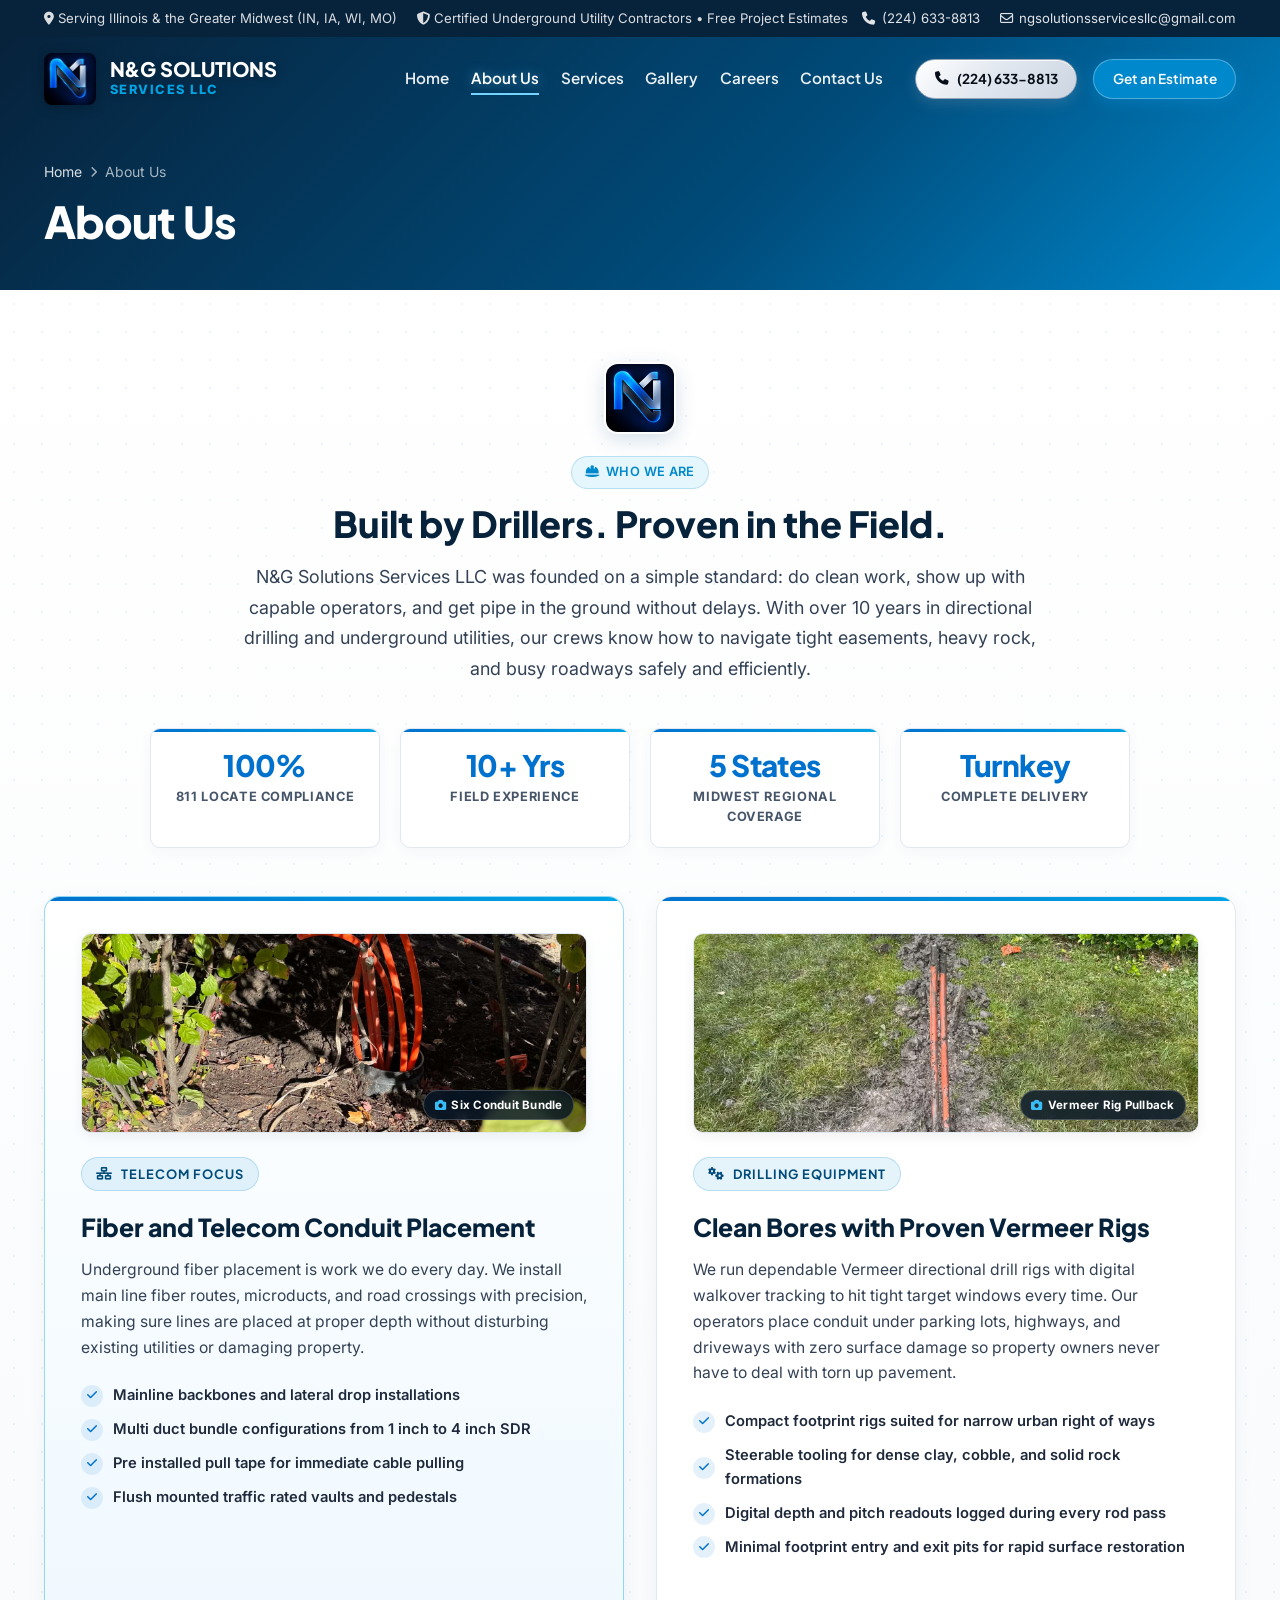
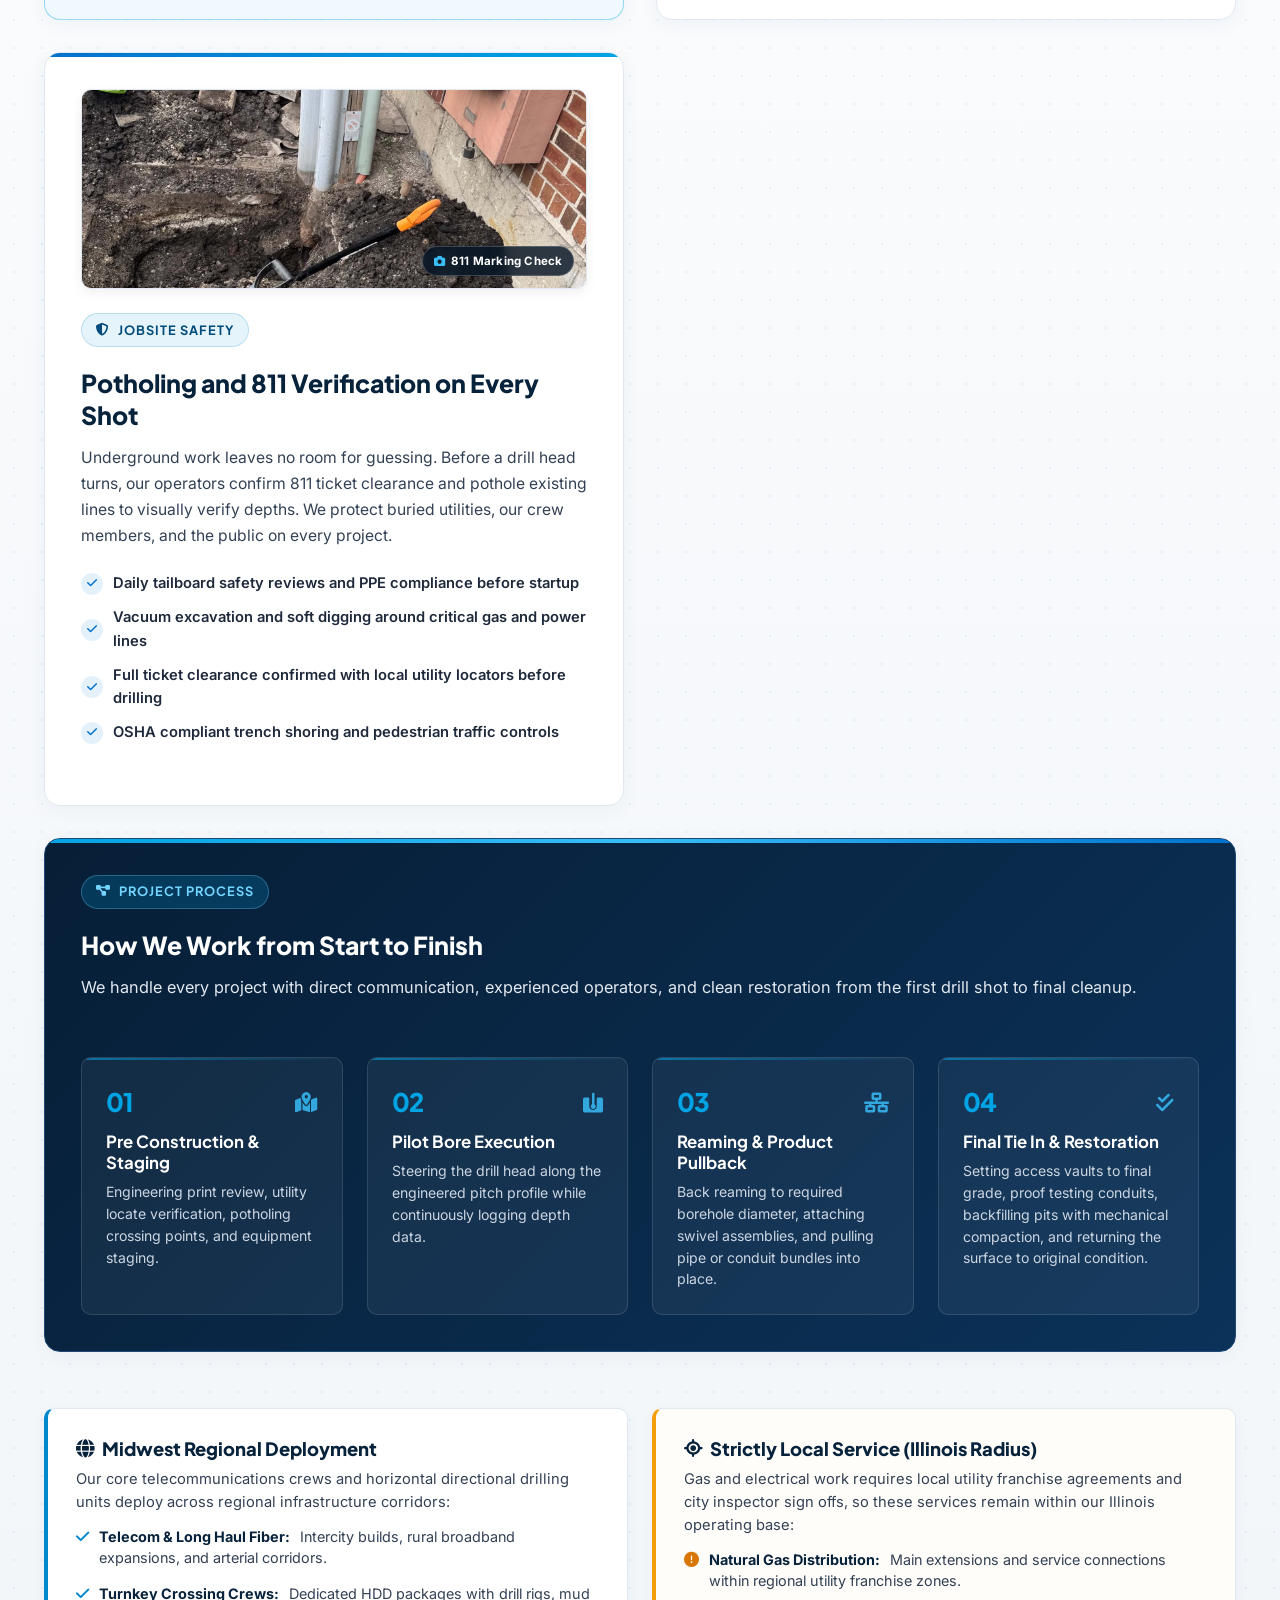
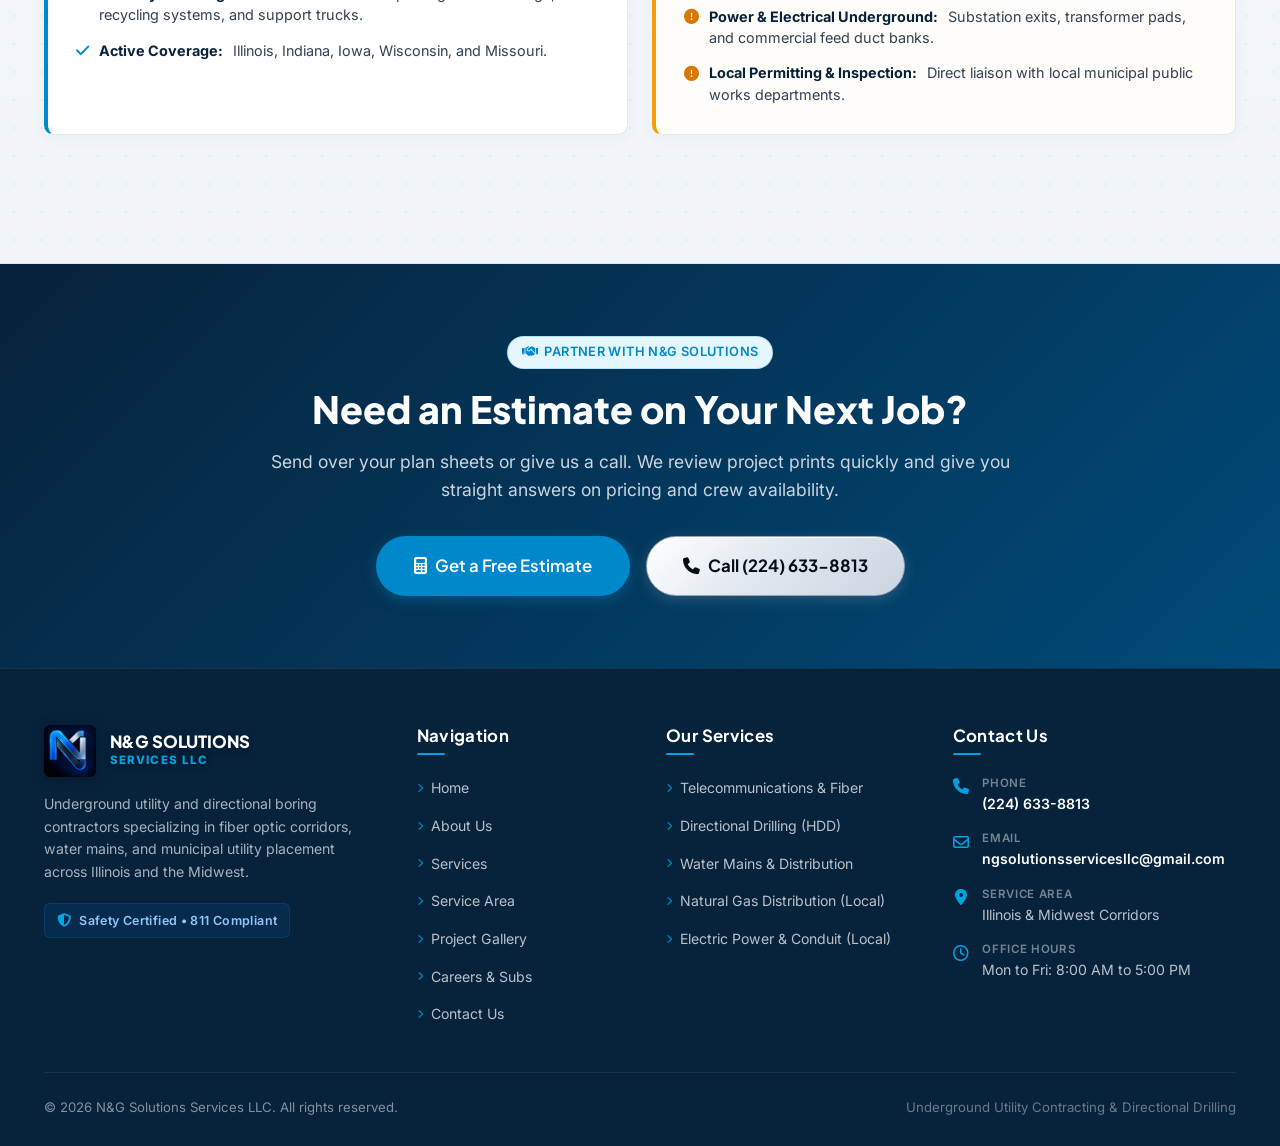
==== commit 0e0a31a4: "Streamline about us page by removing redundant benchmark ribbon, duplicate card tags, and repetitive" ====
--- a/about.html
+++ b/about.html
@@ -28,7 +28,7 @@
   <link rel="preconnect" href="https://fonts.gstatic.com" crossorigin>
   <link href="https://fonts.googleapis.com/css2?family=Inter:wght@400;500;600;700&family=Plus+Jakarta+Sans:wght@600;700;800&display=swap" rel="stylesheet">
   <link rel="stylesheet" href="https://cdnjs.cloudflare.com/ajax/libs/font-awesome/6.5.1/css/all.min.css">
-  <link rel="stylesheet" href="css/style.css?v=9.2">
+  <link rel="stylesheet" href="css/style.css?v=9.3">
 </head>
 <body>
 
@@ -168,17 +168,11 @@
             Underground fiber placement is work we do every day. We install main line fiber routes, microducts, and road crossings with precision, making sure lines are placed at proper depth without disturbing existing utilities or damaging property.
           </p>
           <ul class="about-highlights">
-            <li><i class="fa-solid fa-check"></i> Turnkey fiber optic conduit placement and trenching</li>
-            <li><i class="fa-solid fa-check"></i> Directional boring under roads, rails, and waterways</li>
-            <li><i class="fa-solid fa-check"></i> Vault and handhole placement set to exact grade</li>
-            <li><i class="fa-solid fa-check"></i> Multi duct bundles installed with pull tape ready for cable</li>
-          </ul>
-          <div class="about-tags">
-            <span class="about-tag">Fiber Backbones</span>
-            <span class="about-tag">Microduct Lines</span>
-            <span class="about-tag">Trenchless HDD</span>
-            <span class="about-tag">Grade Level Vaults</span>
-          </div>
+            <li><i class="fa-solid fa-check"></i> Mainline backbones and lateral drop installations</li>
+            <li><i class="fa-solid fa-check"></i> Multi duct bundle configurations from 1 inch to 4 inch SDR</li>
+            <li><i class="fa-solid fa-check"></i> Pre installed pull tape for immediate cable pulling</li>
+            <li><i class="fa-solid fa-check"></i> Flush mounted traffic rated vaults and pedestals</li>
+          </ul>
         </div>
 
         <!-- Card 2: Equipment and Drilling -->
@@ -193,17 +187,11 @@
             We run dependable Vermeer directional drill rigs with digital walkover tracking to hit tight target windows every time. Our operators place conduit under parking lots, highways, and driveways with zero surface damage so property owners never have to deal with torn up pavement.
           </p>
           <ul class="about-highlights">
-            <li><i class="fa-solid fa-check"></i> Surface stays intact with clean entry and exit pits</li>
-            <li><i class="fa-solid fa-check"></i> Modern Vermeer rigs with real time locator tracking</li>
-            <li><i class="fa-solid fa-check"></i> Capacity for single pipe shots or multi conduit bundles</li>
-            <li><i class="fa-solid fa-check"></i> Experienced drillers who understand changing Midwest soil</li>
-          </ul>
-          <div class="about-tags">
-            <span class="about-tag">Vermeer HDD</span>
-            <span class="about-tag">Trenchless Boring</span>
-            <span class="about-tag">Walkover Tracking</span>
-            <span class="about-tag">Clean Restoration</span>
-          </div>
+            <li><i class="fa-solid fa-check"></i> Compact footprint rigs suited for narrow urban right of ways</li>
+            <li><i class="fa-solid fa-check"></i> Steerable tooling for dense clay, cobble, and solid rock formations</li>
+            <li><i class="fa-solid fa-check"></i> Digital depth and pitch readouts logged during every rod pass</li>
+            <li><i class="fa-solid fa-check"></i> Minimal footprint entry and exit pits for rapid surface restoration</li>
+          </ul>
         </div>
 
         <!-- Card 3: Jobsite Safety -->
@@ -218,17 +206,11 @@
             Underground work leaves no room for guessing. Before a drill head turns, our operators confirm 811 ticket clearance and pothole existing lines to visually verify depths. We protect buried utilities, our crew members, and the public on every project.
           </p>
           <ul class="about-highlights">
-            <li><i class="fa-solid fa-check"></i> Certified operators with daily job safety reviews</li>
-            <li><i class="fa-solid fa-check"></i> Visual potholing to confirm depth of existing pipes and cables</li>
-            <li><i class="fa-solid fa-check"></i> Certified thick wall HDPE pipe built to last</li>
-            <li><i class="fa-solid fa-check"></i> Clear bore profile logs recorded on every bore run</li>
-          </ul>
-          <div class="about-tags">
-            <span class="about-tag">811 Cleared</span>
-            <span class="about-tag">Pothole Verification</span>
-            <span class="about-tag">OSHA Standards</span>
-            <span class="about-tag">Zero Strike Goal</span>
-          </div>
+            <li><i class="fa-solid fa-check"></i> Daily tailboard safety reviews and PPE compliance before startup</li>
+            <li><i class="fa-solid fa-check"></i> Vacuum excavation and soft digging around critical gas and power lines</li>
+            <li><i class="fa-solid fa-check"></i> Full ticket clearance confirmed with local utility locators before drilling</li>
+            <li><i class="fa-solid fa-check"></i> OSHA compliant trench shoring and pedestrian traffic controls</li>
+          </ul>
         </div>
 
         <!-- Card 4: How We Work -->
@@ -244,125 +226,93 @@
                 <span class="step-num">01</span>
                 <span class="step-icon"><i class="fa-solid fa-map-location-dot"></i></span>
               </div>
-              <h4>Plan and Locate</h4>
-              <p>Thorough plan review, mandatory 811 utility mark verification, visual potholing to confirm existing lines, and precise bore path mapping.</p>
+              <h4>Pre Construction &amp; Staging</h4>
+              <p>Engineering print review, utility locate verification, potholing crossing points, and equipment staging.</p>
             </div>
             <div class="about-step-item">
               <div class="step-top-row">
                 <span class="step-num">02</span>
                 <span class="step-icon"><i class="fa-solid fa-bore-hole"></i></span>
               </div>
-              <h4>Guided Boring (HDD)</h4>
-              <p>Trenchless directional boring using steerable drill heads with walkover locator tracking, navigating beneath obstacles and roadways with zero surface destruction.</p>
+              <h4>Pilot Bore Execution</h4>
+              <p>Steering the drill head along the engineered pitch profile while continuously logging depth data.</p>
             </div>
             <div class="about-step-item">
               <div class="step-top-row">
                 <span class="step-num">03</span>
                 <span class="step-icon"><i class="fa-solid fa-network-wired"></i></span>
               </div>
-              <h4>Conduit and Vault Placement</h4>
-              <p>Pullback of certified HDPE bundles, multi duct placement, pull tape installation ready for carrier lines, and grade level polymer vault setting.</p>
+              <h4>Reaming &amp; Product Pullback</h4>
+              <p>Back reaming to required borehole diameter, attaching swivel assemblies, and pulling pipe or conduit bundles into place.</p>
             </div>
             <div class="about-step-item">
               <div class="step-top-row">
                 <span class="step-num">04</span>
                 <span class="step-icon"><i class="fa-solid fa-check-double"></i></span>
               </div>
-              <h4>Compaction and Restoration</h4>
-              <p>Thorough mechanical backfill compaction, clean asphalt and turf restoration, and complete site cleanup leaving jobsites spotless.</p>
+              <h4>Final Tie In &amp; Restoration</h4>
+              <p>Setting access vaults to final grade, proof testing conduits, backfilling pits with mechanical compaction, and returning the surface to original condition.</p>
             </div>
           </div>
         </div>
       </div>
 
       <!-- Regional vs Local Deployment Scope -->
-      <div class="about-scope-wrap" style="margin-top: 3.5rem; margin-bottom: 3.5rem;">
+      <div class="about-scope-wrap" style="margin-top: 3.5rem; margin-bottom: 0;">
         <div class="territory-scope-grid">
           <div class="scope-card scope-card-primary">
             <h4><i class="fa-solid fa-globe"></i> Midwest Regional Deployment</h4>
-            <p>Our core telecommunications crews and horizontal directional drilling (HDD) units deploy across regional infrastructure corridors:</p>
+            <p>Our core telecommunications crews and horizontal directional drilling units deploy across regional infrastructure corridors:</p>
             <ul class="scope-list">
               <li>
                 <i class="fa-solid fa-check"></i>
                 <div class="scope-content">
-                  <strong class="scope-label">Telecommunications and Fiber:</strong>
-                  <span class="scope-desc">Metro backbones, microduct runs, and long haul corridors.</span>
+                  <strong class="scope-label">Telecom &amp; Long Haul Fiber:</strong>
+                  <span class="scope-desc">Intercity builds, rural broadband expansions, and arterial corridors.</span>
                 </div>
               </li>
               <li>
                 <i class="fa-solid fa-check"></i>
                 <div class="scope-content">
-                  <strong class="scope-label">Directional Boring (HDD):</strong>
-                  <span class="scope-desc">Roadway, rail, and waterway trenchless crossings.</span>
+                  <strong class="scope-label">Turnkey Crossing Crews:</strong>
+                  <span class="scope-desc">Dedicated HDD packages with drill rigs, mud recycling systems, and support trucks.</span>
                 </div>
               </li>
               <li>
                 <i class="fa-solid fa-check"></i>
                 <div class="scope-content">
-                  <strong class="scope-label">States Served:</strong>
-                  <span class="scope-desc">Illinois, Indiana, Iowa, Wisconsin, Missouri and surrounding areas.</span>
+                  <strong class="scope-label">Active Coverage:</strong>
+                  <span class="scope-desc">Illinois, Indiana, Iowa, Wisconsin, and Missouri.</span>
                 </div>
               </li>
             </ul>
           </div>
           <div class="scope-card scope-card-local">
             <h4><i class="fa-solid fa-location-crosshairs"></i> Strictly Local Service (Illinois Radius)</h4>
-            <p>To guarantee strict compliance with local utility franchise rules and dedicated municipal coordination, gas and power services are provided strictly on a local basis:</p>
+            <p>Gas and electrical work requires local utility franchise agreements and city inspector sign offs, so these services remain within our Illinois operating base:</p>
             <ul class="scope-list">
               <li>
                 <i class="fa-solid fa-circle-exclamation"></i>
                 <div class="scope-content">
                   <strong class="scope-label">Natural Gas Distribution:</strong>
-                  <span class="scope-desc">Local Illinois utility franchise districts only.</span>
+                  <span class="scope-desc">Main extensions and service connections within regional utility franchise zones.</span>
                 </div>
               </li>
               <li>
                 <i class="fa-solid fa-circle-exclamation"></i>
                 <div class="scope-content">
-                  <strong class="scope-label">Power and Electrical Underground:</strong>
-                  <span class="scope-desc">Local Illinois duct bank and equipment connections only.</span>
+                  <strong class="scope-label">Power &amp; Electrical Underground:</strong>
+                  <span class="scope-desc">Substation exits, transformer pads, and commercial feed duct banks.</span>
                 </div>
               </li>
               <li>
                 <i class="fa-solid fa-circle-exclamation"></i>
                 <div class="scope-content">
-                  <strong class="scope-label">Direct Coordination:</strong>
-                  <span class="scope-desc">Immediate municipal inspection and local utility oversight.</span>
+                  <strong class="scope-label">Local Permitting &amp; Inspection:</strong>
+                  <span class="scope-desc">Direct liaison with local municipal public works departments.</span>
                 </div>
               </li>
             </ul>
-          </div>
-        </div>
-      </div>
-
-      <!-- Benchmarks Ribbon -->
-      <div class="about-ribbon">
-        <div class="about-ribbon-item">
-          <div class="about-ribbon-icon"><i class="fa-solid fa-shield-halved"></i></div>
-          <div class="about-ribbon-content">
-            <h4>100% 811 Compliant</h4>
-            <p>Strict damage prevention protocols and verified physical utility locates on every jobsite.</p>
-          </div>
-        </div>
-        <div class="about-ribbon-item">
-          <div class="about-ribbon-icon"><i class="fa-solid fa-truck-fast"></i></div>
-          <div class="about-ribbon-content">
-            <h4>Midwest Mobilization</h4>
-            <p>Regional dispatch across Illinois, Indiana, Iowa, Wisconsin, and Missouri.</p>
-          </div>
-        </div>
-        <div class="about-ribbon-item">
-          <div class="about-ribbon-icon"><i class="fa-solid fa-bore-hole"></i></div>
-          <div class="about-ribbon-content">
-            <h4>Trenchless Expertise</h4>
-            <p>Reliable Vermeer HDD equipment minimizing environmental impact and surface disruption.</p>
-          </div>
-        </div>
-        <div class="about-ribbon-item">
-          <div class="about-ribbon-icon"><i class="fa-solid fa-handshake"></i></div>
-          <div class="about-ribbon-content">
-            <h4>Local Gas and Electric</h4>
-            <p>Dedicated Illinois municipal compliance for local power and gas installations.</p>
           </div>
         </div>
       </div>
@@ -373,9 +323,9 @@
   <section class="section" style="background: linear-gradient(135deg, #07223b 0%, #004b7a 100%); color: #ffffff; padding: 4.5rem 0; text-align: center;">
     <div class="container" style="max-width: 820px;">
       <span class="badge badge-cyan" style="margin-bottom: 1rem;"><i class="fa-solid fa-handshake"></i> Partner With N&amp;G Solutions</span>
-      <h2 style="color: #ffffff; font-size: 2.35rem; font-weight: 800; margin-bottom: 1rem;">Ready to Deploy Your Next Underground Infrastructure Project?</h2>
+      <h2 style="color: #ffffff; font-size: 2.35rem; font-weight: 800; margin-bottom: 1rem;">Need an Estimate on Your Next Job?</h2>
       <p style="color: #cbd5e1; font-size: 1.1rem; line-height: 1.6; margin-bottom: 2rem;">
-        Speak directly with our estimating team for plan sheet takeoffs, competitive subcontractor bids, and regional mobilization timelines across the Midwest.
+        Send over your plan sheets or give us a call. We review project prints quickly and give you straight answers on pricing and crew availability.
       </p>
       <div style="display: flex; justify-content: center; gap: 1rem; flex-wrap: wrap;">
         <a href="contact.html" class="btn btn-primary" style="padding: 0.9rem 2.25rem; font-size: 1.05rem;">
@@ -480,6 +430,6 @@
     </div>
   </footer>
 
-  <script src="js/main.js?v=9.2"></script>
+  <script src="js/main.js?v=9.3"></script>
 </body>
 </html>
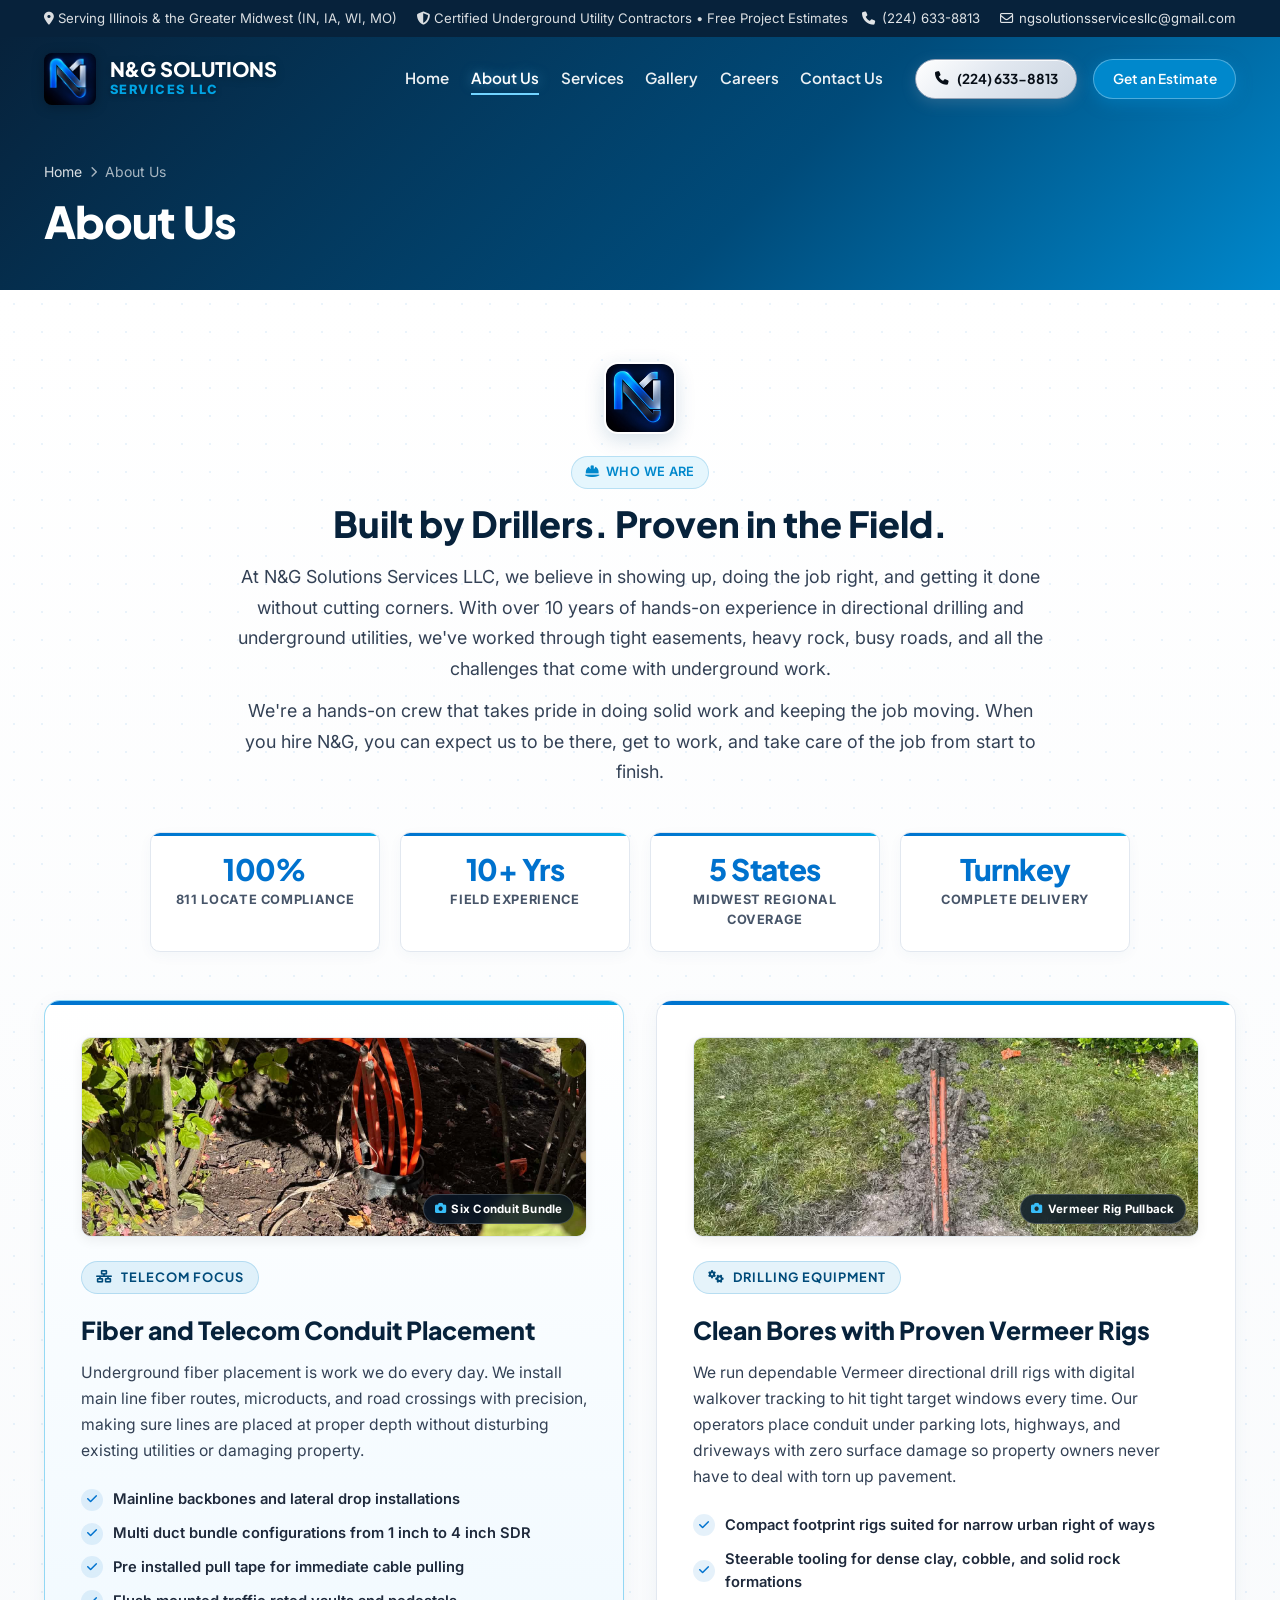
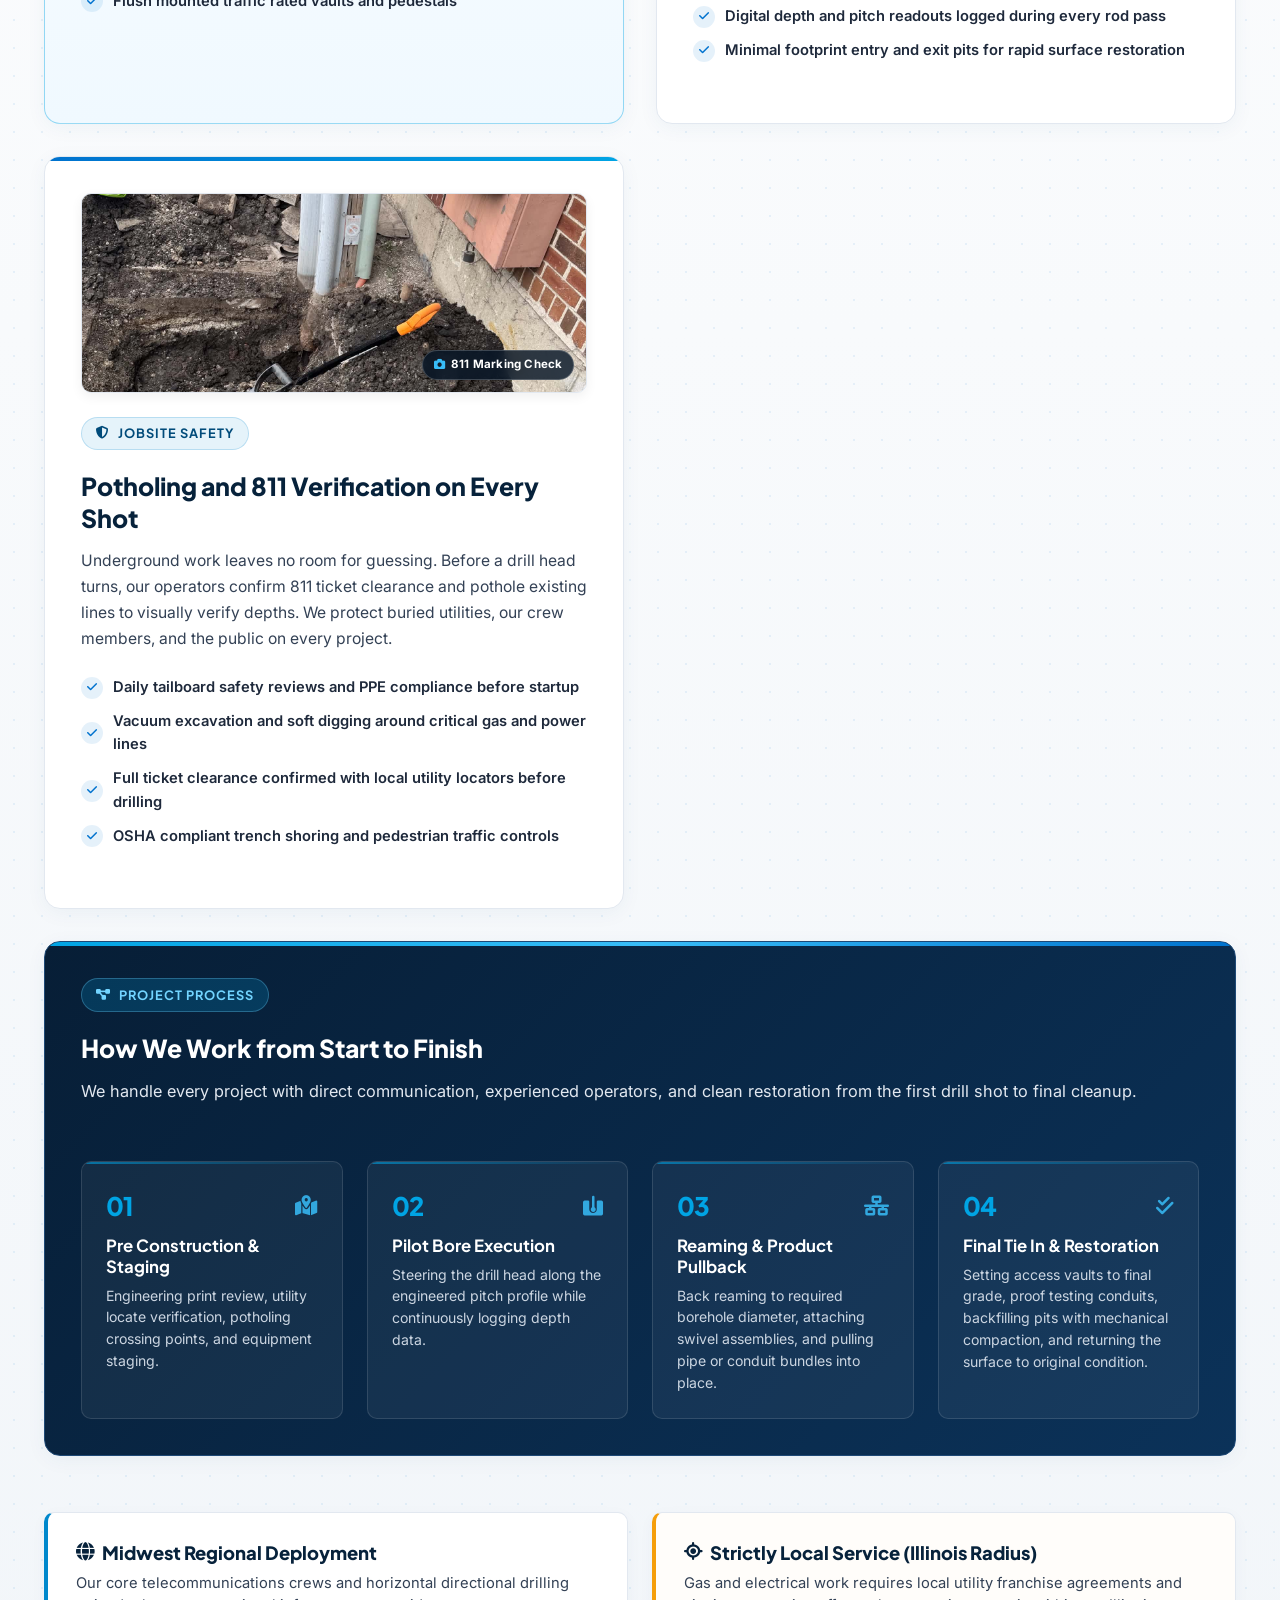
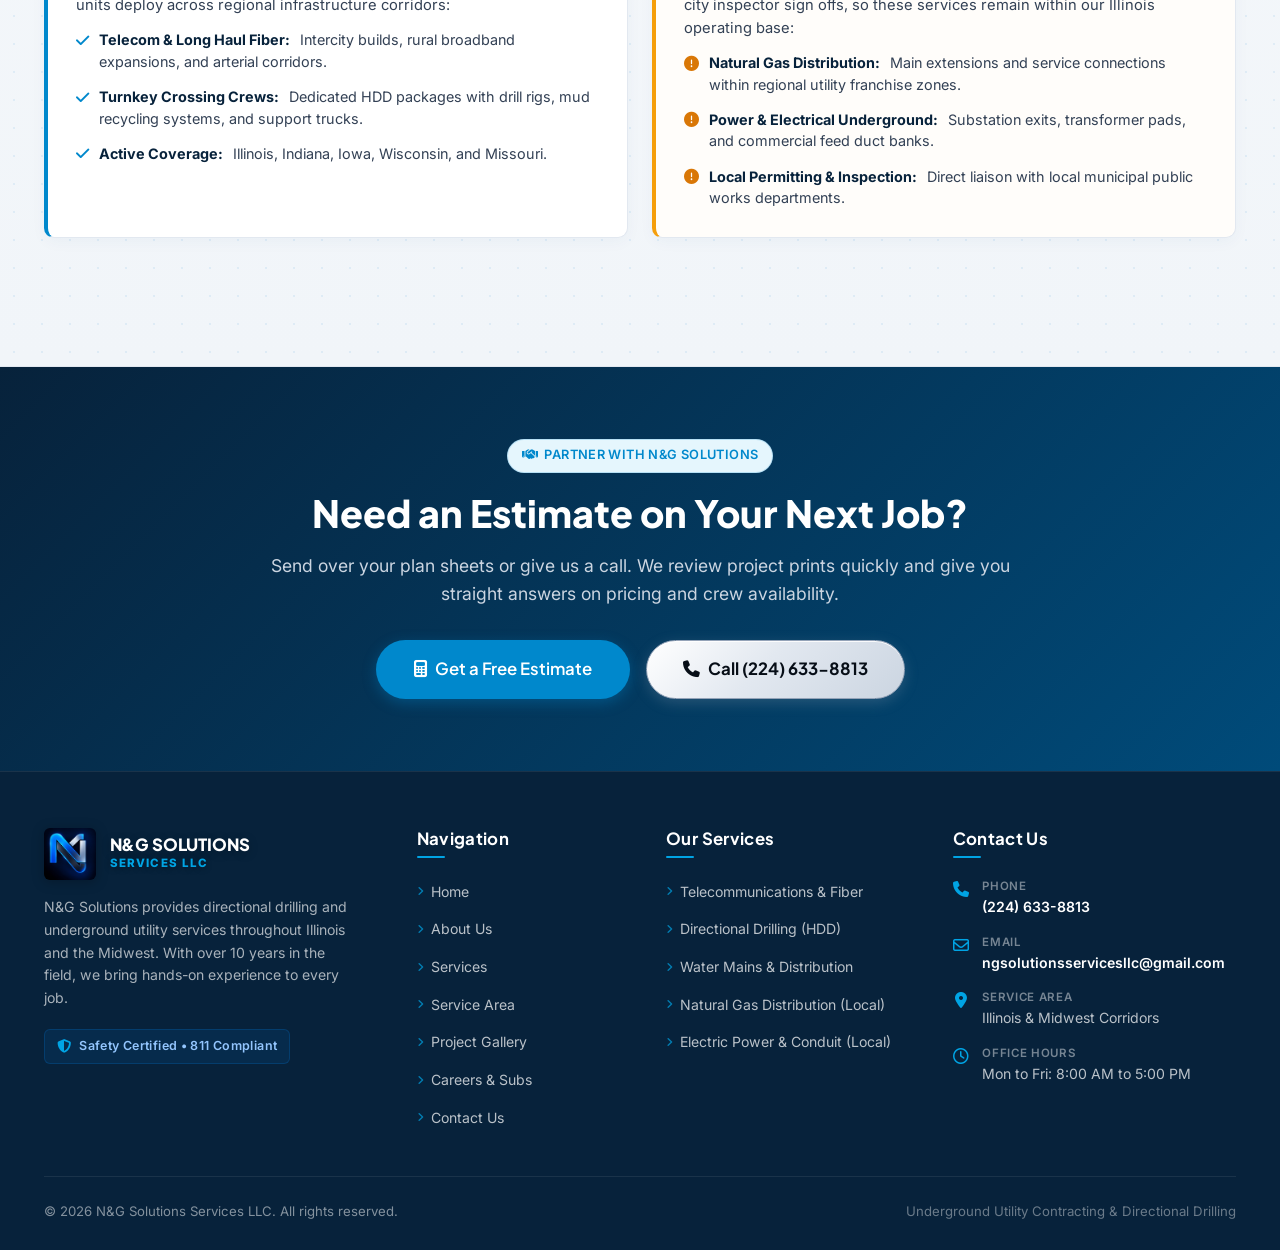
==== commit 08c94603: "changed text to sound actually LESS personal" ====
--- a/about.html
+++ b/about.html
@@ -131,7 +131,10 @@
         <span class="badge badge-cyan"><i class="fa-solid fa-hard-hat"></i> Who We Are</span>
         <h2>Built by Drillers. Proven in the Field.</h2>
         <p class="about-lead">
-          N&amp;G Solutions Services LLC was founded on a simple standard: do clean work, show up with capable operators, and get pipe in the ground without delays. With over 10 years in directional drilling and underground utilities, our crews know how to navigate tight easements, heavy rock, and busy roadways safely and efficiently.
+          At N&amp;G Solutions Services LLC, we believe in showing up, doing the job right, and getting it done without cutting corners. With over 10 years of hands-on experience in directional drilling and underground utilities, we've worked through tight easements, heavy rock, busy roads, and all the challenges that come with underground work.
+        </p>
+        <p class="about-lead">
+          We're a hands-on crew that takes pride in doing solid work and keeping the job moving. When you hire N&amp;G, you can expect us to be there, get to work, and take care of the job from start to finish.
         </p>
       </div>
 
@@ -352,7 +355,7 @@
             </div>
           </a>
           <p class="footer-desc">
-            Underground utility and directional boring contractors specializing in fiber optic corridors, water mains, and municipal utility placement across Illinois and the Midwest.
+            N&amp;G Solutions provides directional drilling and underground utility services throughout Illinois and the Midwest. With over 10 years in the field, we bring hands-on experience to every job.
           </p>
           <div class="footer-badge">
             <i class="fa-solid fa-shield-halved"></i>
--- a/css/style.css
+++ b/css/style.css
@@ -773,14 +773,15 @@
     url("data:image/svg+xml,%3Csvg xmlns='http://www.w3.org/2000/svg' width='160' height='160' viewBox='0 0 160 160'%3E%3Cg fill='none' stroke='%2300a4e4' stroke-width='1' stroke-opacity='0.05' stroke-linecap='round' stroke-linejoin='round'%3E%3Cpath d='M0 40h45l25 25h50l20-20h20'/%3E%3Cpath d='M40 0v35l30 30v45l25 25v25'/%3E%3Ccircle cx='45' cy='40' r='2.5'/%3E%3Ccircle cx='70' cy='65' r='2.5'/%3E%3C/g%3E%3C/svg%3E");
 }
 
-/* Video Frame: Top-Right placement stretching into transparent navbar */
+/* Video Frame: Top-Right placement stretching into transparent navbar (Desktop: bold cinematic scale) */
 .itg-hero-video-wrap {
   position: absolute;
   top: 0;
   right: 0;
-  width: 50vw;
-  max-width: 680px;
-  height: 540px;
+  bottom: 82px;
+  width: 62vw;
+  max-width: 1320px;
+  min-width: 580px;
   z-index: 2;
   pointer-events: none;
 }
@@ -793,6 +794,18 @@
   background-color: #0b223d;
   box-shadow: 0 25px 60px -12px rgba(0, 0, 0, 0.7), 0 0 40px rgba(0, 114, 206, 0.25);
   overflow: hidden;
+}
+
+/* Subtle edge gradient on desktop to seamlessly fade video into dark backdrop behind left-aligned text */
+.itg-hero-video-frame::before {
+  content: '';
+  position: absolute;
+  inset: 0;
+  z-index: 2;
+  pointer-events: none;
+  background: 
+    linear-gradient(90deg, rgba(7, 21, 39, 0.82) 0%, rgba(7, 21, 39, 0.4) 26%, rgba(7, 21, 39, 0) 55%),
+    linear-gradient(180deg, rgba(7, 21, 39, 0.45) 0%, rgba(7, 21, 39, 0) 18%);
 }
 
 .itg-hero-video-frame video,
@@ -865,6 +878,8 @@
 /* Hero Typography: Bottom-Left placement */
 .itg-hero-text {
   max-width: 600px;
+  position: relative;
+  z-index: 4;
 }
 
 .itg-hero-kicker {
@@ -1107,6 +1122,7 @@
     top: 0;
     left: 0;
     right: 0;
+    bottom: auto;
     height: 90px;
     background: linear-gradient(180deg, rgba(7, 21, 39, 0.6) 0%, rgba(7, 21, 39, 0) 100%);
     z-index: 2;
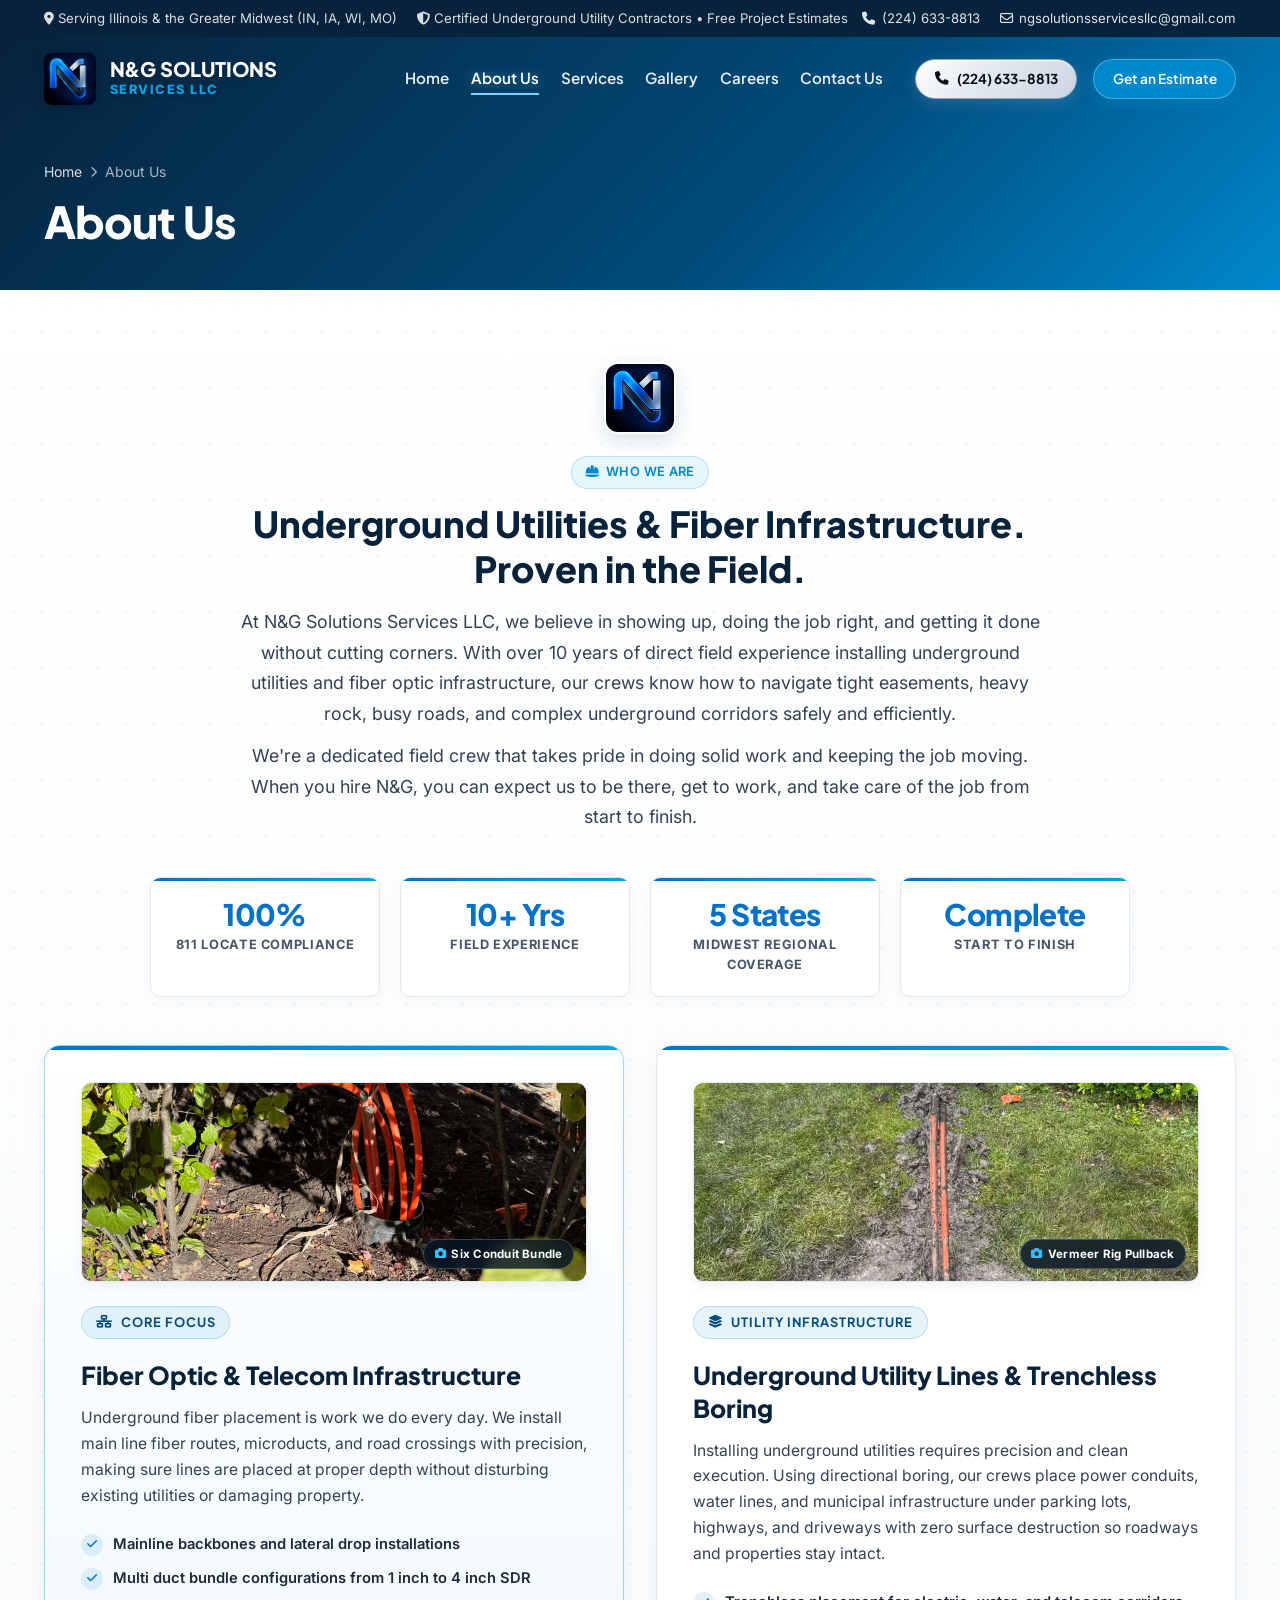
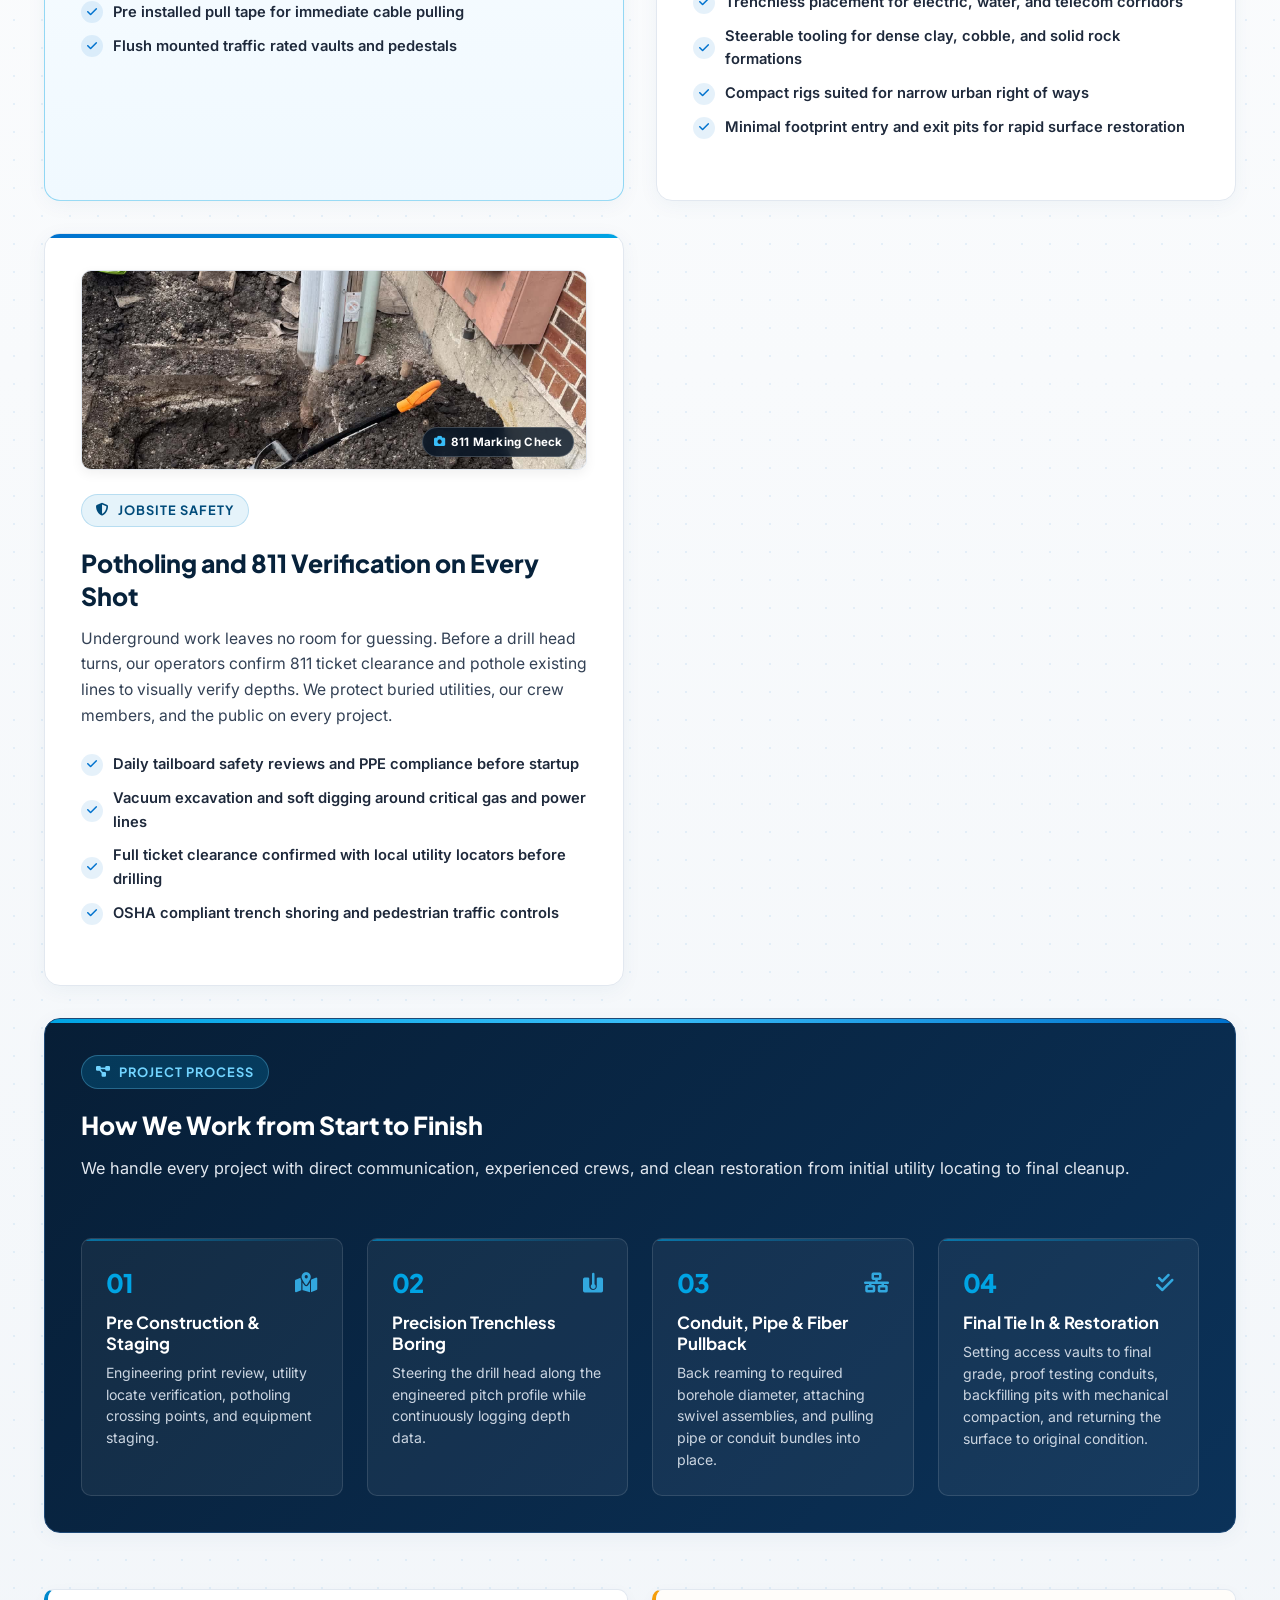
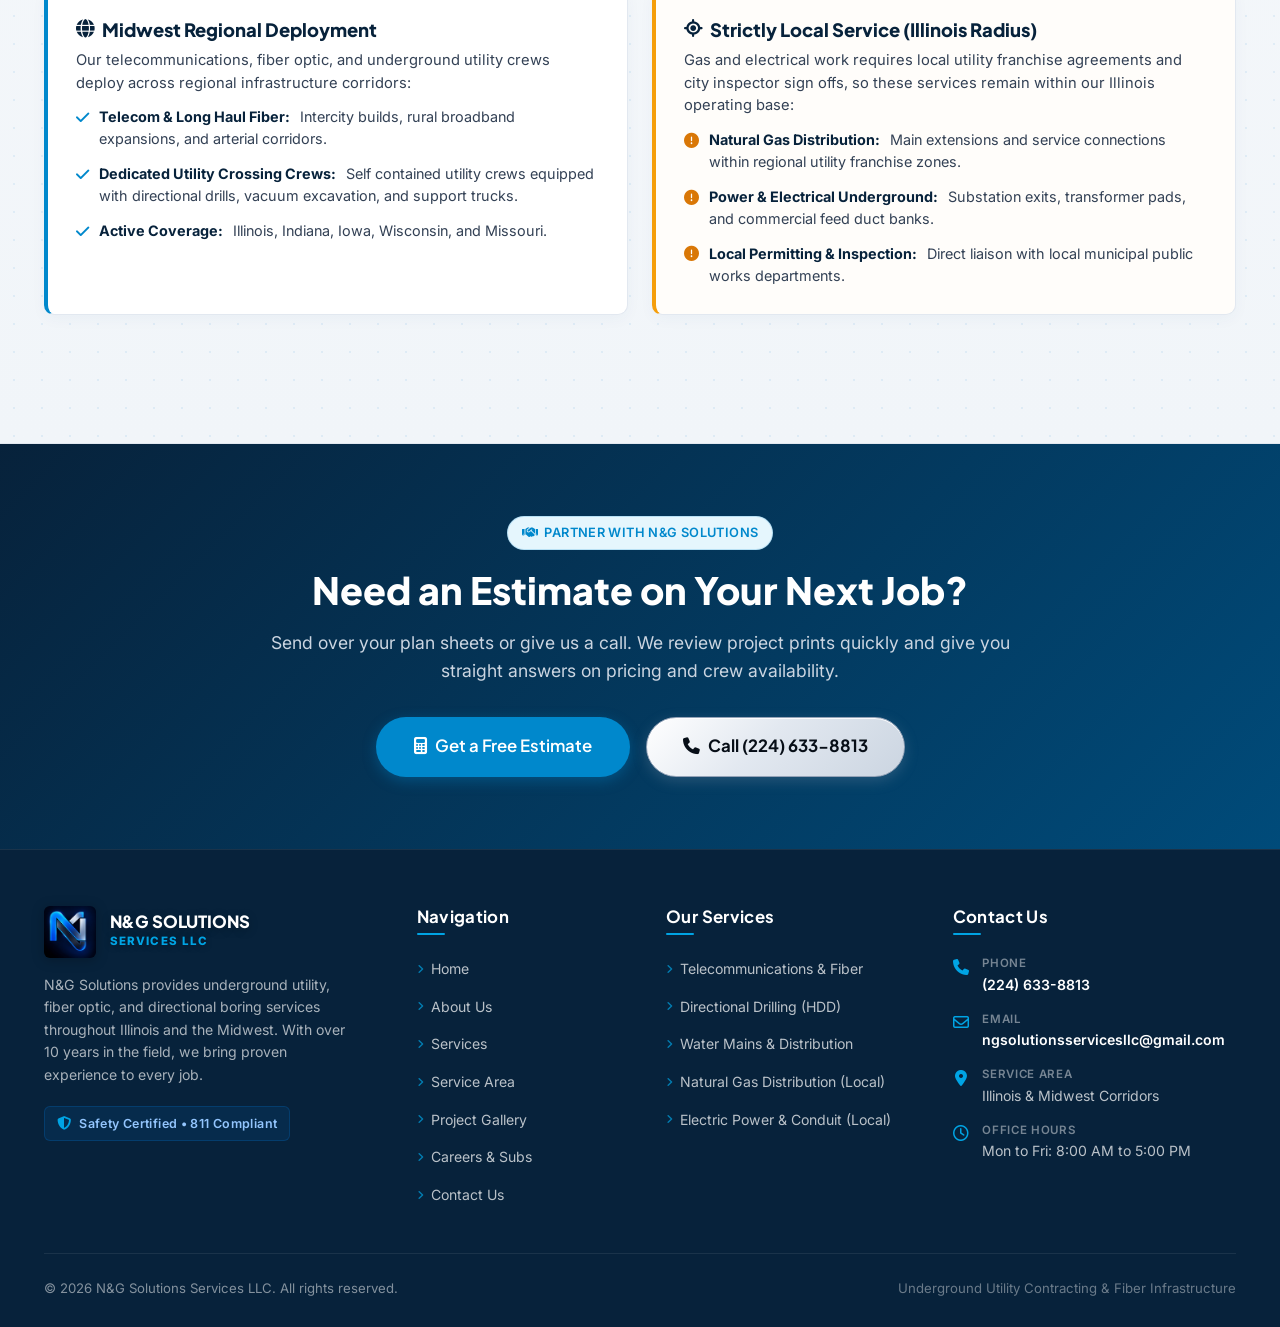
==== commit e3cf7b10: "Refocus messaging from drilling to underground utilities and fiber infrastructure, eliminate turnkey" ====
--- a/about.html
+++ b/about.html
@@ -6,7 +6,7 @@
   <meta name="theme-color" content="#07223b">
   <meta name="apple-mobile-web-app-capable" content="yes">
   <meta name="apple-mobile-web-app-status-bar-style" content="black-translucent">
-  <title>About Us | N&amp;G Solutions Services LLC | Directional Boring &amp; Utility Contractors</title>
+  <title>About Us | N&amp;G Solutions Services LLC | Underground Utility &amp; Fiber Contractors</title>
   
   <!-- Favicon (Logo) -->
   <link rel="icon" type="image/jpeg" href="images/favicon.jpg">
@@ -15,20 +15,20 @@
   <!-- Open Graph / Social Media Preview -->
   <meta property="og:type" content="website">
   <meta property="og:title" content="About Us | N&amp;G Solutions Services LLC">
-  <meta property="og:description" content="Learn about N&amp;G Solutions Services LLC, directional drilling and underground utility contractors specializing in fiber optic corridors, HDD crossings, and utility placement across Illinois and the Midwest.">
+  <meta property="og:description" content="Learn about N&amp;G Solutions Services LLC, underground utility and fiber optic contractors specializing in conduit placement, utility corridors, and trenchless crossings across Illinois and the Midwest.">
   <meta property="og:image" content="images/logo.jpg">
 
   <!-- Twitter Meta Preview -->
   <meta name="twitter:card" content="summary_large_image">
   <meta name="twitter:title" content="About Us | N&amp;G Solutions Services LLC">
-  <meta property="twitter:description" content="Learn about N&amp;G Solutions Services LLC, directional drilling and underground utility contractors specializing in fiber optic corridors, HDD crossings, and utility placement across Illinois and the Midwest.">
+  <meta property="twitter:description" content="Learn about N&amp;G Solutions Services LLC, underground utility and fiber optic contractors specializing in conduit placement, utility corridors, and trenchless crossings across Illinois and the Midwest.">
   <meta name="twitter:image" content="images/logo.jpg">
 
   <link rel="preconnect" href="https://fonts.googleapis.com">
   <link rel="preconnect" href="https://fonts.gstatic.com" crossorigin>
   <link href="https://fonts.googleapis.com/css2?family=Inter:wght@400;500;600;700&family=Plus+Jakarta+Sans:wght@600;700;800&display=swap" rel="stylesheet">
   <link rel="stylesheet" href="https://cdnjs.cloudflare.com/ajax/libs/font-awesome/6.5.1/css/all.min.css">
-  <link rel="stylesheet" href="css/style.css?v=9.3">
+  <link rel="stylesheet" href="css/style.css?v=9.4">
 </head>
 <body>
 
@@ -129,12 +129,12 @@
           <img src="images/logo.jpg" alt="N&amp;G Solutions Services LLC Logo">
         </div>
         <span class="badge badge-cyan"><i class="fa-solid fa-hard-hat"></i> Who We Are</span>
-        <h2>Built by Drillers. Proven in the Field.</h2>
+        <h2>Underground Utilities &amp; Fiber Infrastructure. Proven in the Field.</h2>
         <p class="about-lead">
-          At N&amp;G Solutions Services LLC, we believe in showing up, doing the job right, and getting it done without cutting corners. With over 10 years of hands-on experience in directional drilling and underground utilities, we've worked through tight easements, heavy rock, busy roads, and all the challenges that come with underground work.
+          At N&amp;G Solutions Services LLC, we believe in showing up, doing the job right, and getting it done without cutting corners. With over 10 years of direct field experience installing underground utilities and fiber optic infrastructure, our crews know how to navigate tight easements, heavy rock, busy roads, and complex underground corridors safely and efficiently.
         </p>
         <p class="about-lead">
-          We're a hands-on crew that takes pride in doing solid work and keeping the job moving. When you hire N&amp;G, you can expect us to be there, get to work, and take care of the job from start to finish.
+          We're a dedicated field crew that takes pride in doing solid work and keeping the job moving. When you hire N&amp;G, you can expect us to be there, get to work, and take care of the job from start to finish.
         </p>
       </div>
 
@@ -153,20 +153,20 @@
           <div class="about-stat-lbl">Midwest Regional Coverage</div>
         </div>
         <div class="about-stat-item">
-          <div class="about-stat-num">Turnkey</div>
-          <div class="about-stat-lbl">Complete Delivery</div>
+          <div class="about-stat-num">Complete</div>
+          <div class="about-stat-lbl">Start to Finish</div>
         </div>
       </div>
 
       <div class="about-bento-grid">
-        <!-- Card 1: Core Telecom Focus -->
+        <!-- Card 1: Core Telecom & Fiber Focus -->
         <div class="about-card about-card-featured">
           <div class="about-card-image">
             <img src="photos/townhouse-6unit-conduit-bundle.jpg" alt="Fiber Optic Conduit Placement" loading="lazy">
             <span class="card-img-pill"><i class="fa-solid fa-camera"></i> Six Conduit Bundle</span>
           </div>
-          <span class="about-card-badge"><i class="fa-solid fa-network-wired"></i> Telecom Focus</span>
-          <h3>Fiber and Telecom Conduit Placement</h3>
+          <span class="about-card-badge"><i class="fa-solid fa-network-wired"></i> Core Focus</span>
+          <h3>Fiber Optic &amp; Telecom Infrastructure</h3>
           <p>
             Underground fiber placement is work we do every day. We install main line fiber routes, microducts, and road crossings with precision, making sure lines are placed at proper depth without disturbing existing utilities or damaging property.
           </p>
@@ -178,21 +178,21 @@
           </ul>
         </div>
 
-        <!-- Card 2: Equipment and Drilling -->
+        <!-- Card 2: Underground Utility Placement -->
         <div class="about-card">
           <div class="about-card-image">
             <img src="photos/townhouse-directional-drill-pullback.jpg" alt="Horizontal Directional Drilling Rig Pullback" loading="lazy">
             <span class="card-img-pill"><i class="fa-solid fa-camera"></i> Vermeer Rig Pullback</span>
           </div>
-          <span class="about-card-badge"><i class="fa-solid fa-gears"></i> Drilling Equipment</span>
-          <h3>Clean Bores with Proven Vermeer Rigs</h3>
+          <span class="about-card-badge"><i class="fa-solid fa-layer-group"></i> Utility Infrastructure</span>
+          <h3>Underground Utility Lines &amp; Trenchless Boring</h3>
           <p>
-            We run dependable Vermeer directional drill rigs with digital walkover tracking to hit tight target windows every time. Our operators place conduit under parking lots, highways, and driveways with zero surface damage so property owners never have to deal with torn up pavement.
+            Installing underground utilities requires precision and clean execution. Using directional boring, our crews place power conduits, water lines, and municipal infrastructure under parking lots, highways, and driveways with zero surface destruction so roadways and properties stay intact.
           </p>
           <ul class="about-highlights">
-            <li><i class="fa-solid fa-check"></i> Compact footprint rigs suited for narrow urban right of ways</li>
+            <li><i class="fa-solid fa-check"></i> Trenchless placement for electric, water, and telecom corridors</li>
             <li><i class="fa-solid fa-check"></i> Steerable tooling for dense clay, cobble, and solid rock formations</li>
-            <li><i class="fa-solid fa-check"></i> Digital depth and pitch readouts logged during every rod pass</li>
+            <li><i class="fa-solid fa-check"></i> Compact rigs suited for narrow urban right of ways</li>
             <li><i class="fa-solid fa-check"></i> Minimal footprint entry and exit pits for rapid surface restoration</li>
           </ul>
         </div>
@@ -221,7 +221,7 @@
           <span class="about-card-badge"><i class="fa-solid fa-diagram-project"></i> Project Process</span>
           <h3>How We Work from Start to Finish</h3>
           <p style="color: #e2e8f0 !important; font-size: 1.02rem; line-height: 1.65; margin-bottom: 2rem;">
-            We handle every project with direct communication, experienced operators, and clean restoration from the first drill shot to final cleanup.
+            We handle every project with direct communication, experienced crews, and clean restoration from initial utility locating to final cleanup.
           </p>
           <div class="about-steps-grid">
             <div class="about-step-item">
@@ -237,7 +237,7 @@
                 <span class="step-num">02</span>
                 <span class="step-icon"><i class="fa-solid fa-bore-hole"></i></span>
               </div>
-              <h4>Pilot Bore Execution</h4>
+              <h4>Precision Trenchless Boring</h4>
               <p>Steering the drill head along the engineered pitch profile while continuously logging depth data.</p>
             </div>
             <div class="about-step-item">
@@ -245,7 +245,7 @@
                 <span class="step-num">03</span>
                 <span class="step-icon"><i class="fa-solid fa-network-wired"></i></span>
               </div>
-              <h4>Reaming &amp; Product Pullback</h4>
+              <h4>Conduit, Pipe &amp; Fiber Pullback</h4>
               <p>Back reaming to required borehole diameter, attaching swivel assemblies, and pulling pipe or conduit bundles into place.</p>
             </div>
             <div class="about-step-item">
@@ -265,7 +265,7 @@
         <div class="territory-scope-grid">
           <div class="scope-card scope-card-primary">
             <h4><i class="fa-solid fa-globe"></i> Midwest Regional Deployment</h4>
-            <p>Our core telecommunications crews and horizontal directional drilling units deploy across regional infrastructure corridors:</p>
+            <p>Our telecommunications, fiber optic, and underground utility crews deploy across regional infrastructure corridors:</p>
             <ul class="scope-list">
               <li>
                 <i class="fa-solid fa-check"></i>
@@ -277,8 +277,8 @@
               <li>
                 <i class="fa-solid fa-check"></i>
                 <div class="scope-content">
-                  <strong class="scope-label">Turnkey Crossing Crews:</strong>
-                  <span class="scope-desc">Dedicated HDD packages with drill rigs, mud recycling systems, and support trucks.</span>
+                  <strong class="scope-label">Dedicated Utility Crossing Crews:</strong>
+                  <span class="scope-desc">Self contained utility crews equipped with directional drills, vacuum excavation, and support trucks.</span>
                 </div>
               </li>
               <li>
@@ -355,7 +355,7 @@
             </div>
           </a>
           <p class="footer-desc">
-            N&amp;G Solutions provides directional drilling and underground utility services throughout Illinois and the Midwest. With over 10 years in the field, we bring hands-on experience to every job.
+            N&amp;G Solutions provides underground utility, fiber optic, and directional boring services throughout Illinois and the Midwest. With over 10 years in the field, we bring proven experience to every job.
           </p>
           <div class="footer-badge">
             <i class="fa-solid fa-shield-halved"></i>
@@ -428,11 +428,11 @@
       <!-- Bottom Bar -->
       <div class="footer-bottom">
         <p>&copy; 2026 N&amp;G Solutions Services LLC. All rights reserved.</p>
-        <p class="footer-tagline">Underground Utility Contracting &amp; Directional Drilling</p>
+        <p class="footer-tagline">Underground Utility Contracting &amp; Fiber Infrastructure</p>
       </div>
     </div>
   </footer>
 
-  <script src="js/main.js?v=9.3"></script>
+  <script src="js/main.js?v=9.4"></script>
 </body>
 </html>
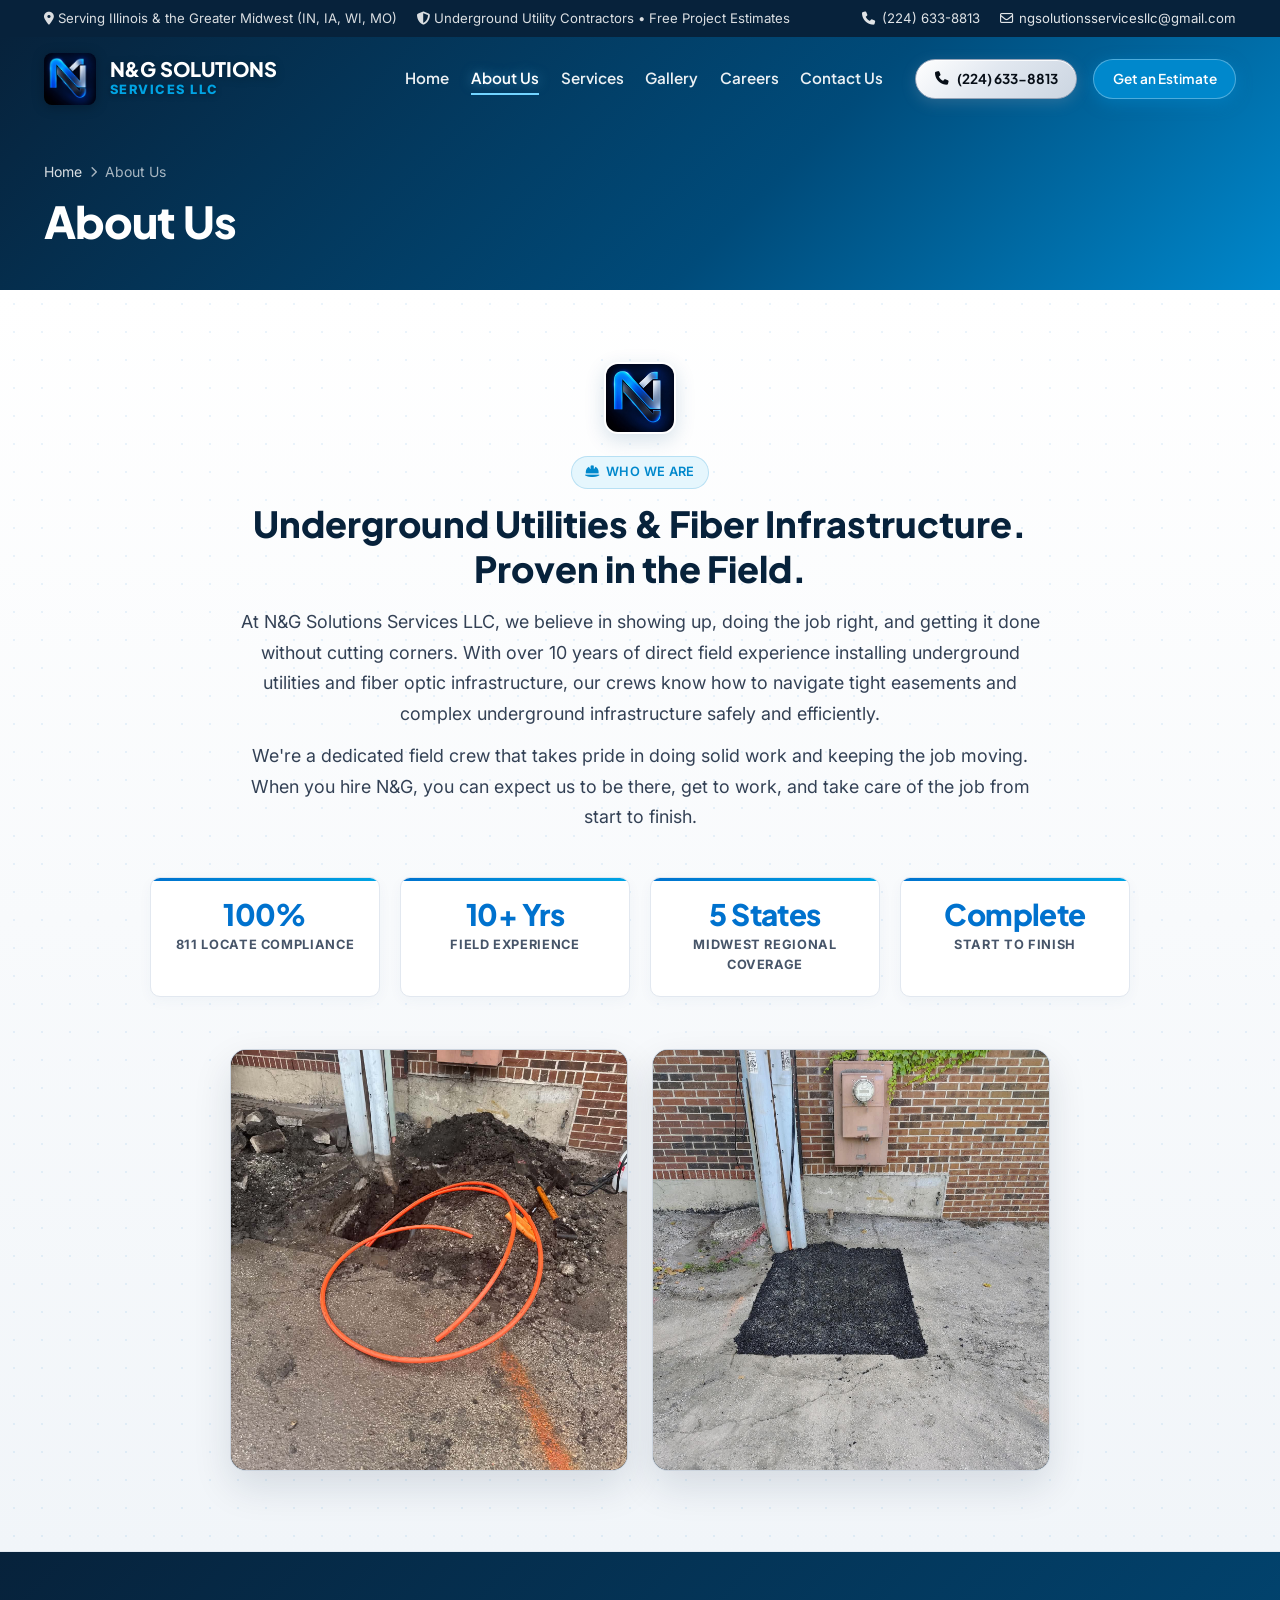
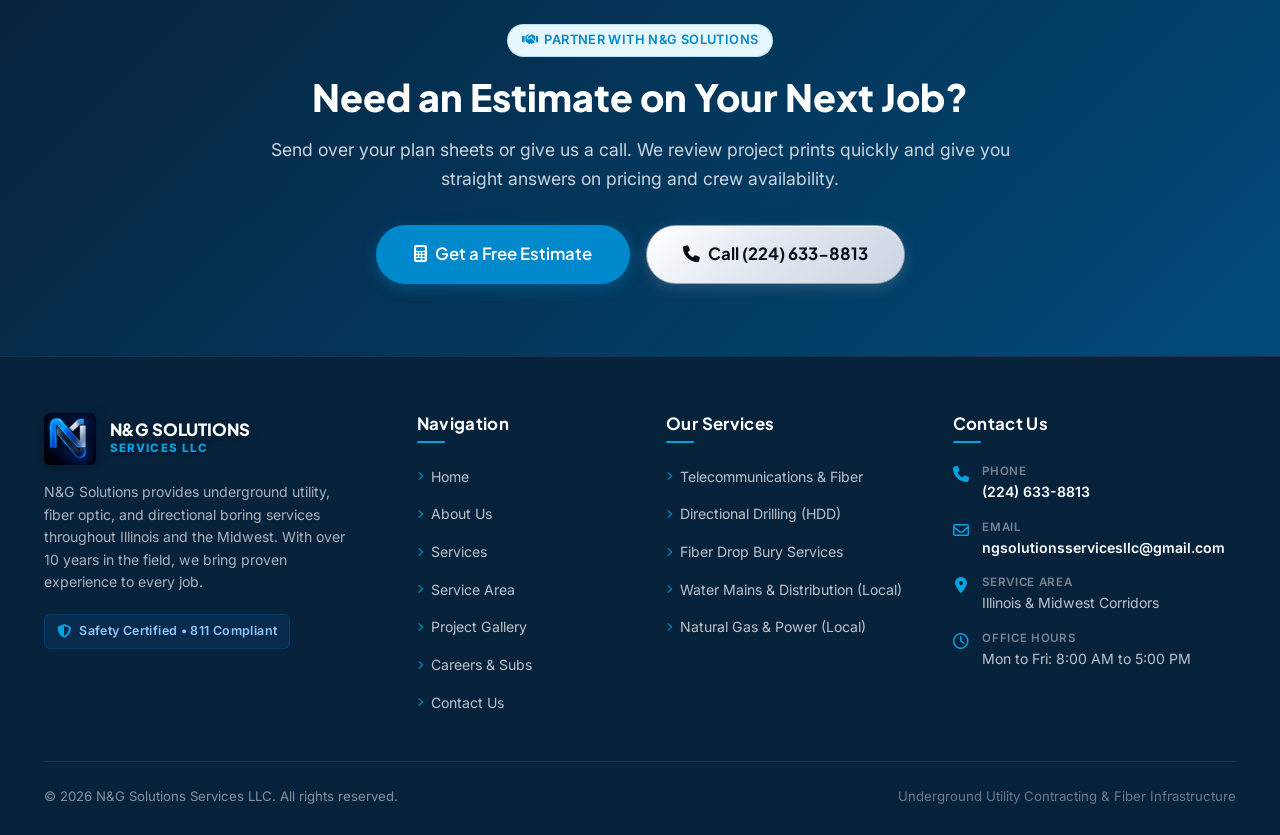
==== commit a25b812b: "Update site: add services page, enhance about us showcase, fix mobile menu, and update authentic fie" ====
--- a/about.html
+++ b/about.html
@@ -37,7 +37,7 @@
     <div class="container top-bar-inner">
       <div class="top-bar-left">
         <span><i class="fa-solid fa-location-dot"></i> Serving Illinois &amp; the Greater Midwest (IN, IA, WI, MO)</span>
-        <span><i class="fa-solid fa-shield-halved"></i> Certified Underground Utility Contractors • Free Project Estimates</span>
+        <span><i class="fa-solid fa-shield-halved"></i> Underground Utility Contractors • Free Project Estimates</span>
       </div>
       <div class="top-bar-right">
         <a href="tel:2246338813"><i class="fa-solid fa-phone"></i> (224) 633-8813</a>
@@ -58,9 +58,6 @@
       </a>
 
       <nav class="main-nav">
-        <!-- Backdrop for Mobile Slide Drawer -->
-        <div class="nav-backdrop"></div>
-
         <ul class="nav-links">
           <!-- Mobile Drawer Top Bar -->
           <li class="mobile-drawer-header">
@@ -79,7 +76,7 @@
           <!-- Nav Links Centered & Evenly Spaced -->
           <li class="nav-item"><a href="index.html" class="nav-link">Home</a></li>
           <li class="nav-item"><a href="about.html" class="nav-link active">About Us</a></li>
-          <li class="nav-item"><a href="index.html#services" class="nav-link">Services</a></li>
+          <li class="nav-item"><a href="services.html" class="nav-link">Services</a></li>
           <li class="nav-item"><a href="gallery.html" class="nav-link">Gallery</a></li>
           <li class="nav-item"><a href="careers.html" class="nav-link">Careers</a></li>
           <li class="nav-item"><a href="contact.html" class="nav-link">Contact Us</a></li>
@@ -106,6 +103,9 @@
     </div>
   </header>
 
+  <!-- Full-viewport Frosted Backdrop for Mobile Slide Drawer -->
+  <div class="nav-backdrop"></div>
+
   <!-- Page Banner -->
   <section class="page-banner">
     <div class="container">
@@ -121,17 +121,17 @@
   </section>
 
   <!-- Detailed Company Profile & Vision Section -->
-  <section class="about-profile-section" style="padding-top: 4.5rem;">
+  <section class="about-profile-section" style="padding: 4.5rem 0 5rem;">
     <div class="container">
       <!-- Section Header -->
-      <div class="about-section-header text-center">
+      <div class="about-section-header text-center" style="margin-bottom: 2.75rem;">
         <div class="about-brand-seal">
           <img src="images/logo.jpg" alt="N&amp;G Solutions Services LLC Logo">
         </div>
         <span class="badge badge-cyan"><i class="fa-solid fa-hard-hat"></i> Who We Are</span>
         <h2>Underground Utilities &amp; Fiber Infrastructure. Proven in the Field.</h2>
         <p class="about-lead">
-          At N&amp;G Solutions Services LLC, we believe in showing up, doing the job right, and getting it done without cutting corners. With over 10 years of direct field experience installing underground utilities and fiber optic infrastructure, our crews know how to navigate tight easements, heavy rock, busy roads, and complex underground corridors safely and efficiently.
+          At N&amp;G Solutions Services LLC, we believe in showing up, doing the job right, and getting it done without cutting corners. With over 10 years of direct field experience installing underground utilities and fiber optic infrastructure, our crews know how to navigate tight easements and complex underground infrastructure safely and efficiently.
         </p>
         <p class="about-lead">
           We're a dedicated field crew that takes pride in doing solid work and keeping the job moving. When you hire N&amp;G, you can expect us to be there, get to work, and take care of the job from start to finish.
@@ -139,7 +139,7 @@
       </div>
 
       <!-- Quick Metrics Strip -->
-      <div class="about-stats-strip">
+      <div class="about-stats-strip" style="margin-bottom: 3.25rem;">
         <div class="about-stat-item">
           <div class="about-stat-num">100%</div>
           <div class="about-stat-lbl">811 Locate Compliance</div>
@@ -158,164 +158,14 @@
         </div>
       </div>
 
-      <div class="about-bento-grid">
-        <!-- Card 1: Core Telecom & Fiber Focus -->
-        <div class="about-card about-card-featured">
-          <div class="about-card-image">
-            <img src="photos/townhouse-6unit-conduit-bundle.jpg" alt="Fiber Optic Conduit Placement" loading="lazy">
-            <span class="card-img-pill"><i class="fa-solid fa-camera"></i> Six Conduit Bundle</span>
+      <!-- Field Craft Showcase (Apartment Pole Before & After Side-by-Side) -->
+      <div class="about-field-showcase" style="margin-bottom: 0;">
+        <div class="about-field-grid">
+          <div class="about-field-card">
+            <img src="photos/apartment-utility-pole-conduit-loop.jpg" alt="Underground Conduit Trench Excavation at Utility Pole" loading="lazy">
           </div>
-          <span class="about-card-badge"><i class="fa-solid fa-network-wired"></i> Core Focus</span>
-          <h3>Fiber Optic &amp; Telecom Infrastructure</h3>
-          <p>
-            Underground fiber placement is work we do every day. We install main line fiber routes, microducts, and road crossings with precision, making sure lines are placed at proper depth without disturbing existing utilities or damaging property.
-          </p>
-          <ul class="about-highlights">
-            <li><i class="fa-solid fa-check"></i> Mainline backbones and lateral drop installations</li>
-            <li><i class="fa-solid fa-check"></i> Multi duct bundle configurations from 1 inch to 4 inch SDR</li>
-            <li><i class="fa-solid fa-check"></i> Pre installed pull tape for immediate cable pulling</li>
-            <li><i class="fa-solid fa-check"></i> Flush mounted traffic rated vaults and pedestals</li>
-          </ul>
-        </div>
-
-        <!-- Card 2: Underground Utility Placement -->
-        <div class="about-card">
-          <div class="about-card-image">
-            <img src="photos/townhouse-directional-drill-pullback.jpg" alt="Horizontal Directional Drilling Rig Pullback" loading="lazy">
-            <span class="card-img-pill"><i class="fa-solid fa-camera"></i> Vermeer Rig Pullback</span>
-          </div>
-          <span class="about-card-badge"><i class="fa-solid fa-layer-group"></i> Utility Infrastructure</span>
-          <h3>Underground Utility Lines &amp; Trenchless Boring</h3>
-          <p>
-            Installing underground utilities requires precision and clean execution. Using directional boring, our crews place power conduits, water lines, and municipal infrastructure under parking lots, highways, and driveways with zero surface destruction so roadways and properties stay intact.
-          </p>
-          <ul class="about-highlights">
-            <li><i class="fa-solid fa-check"></i> Trenchless placement for electric, water, and telecom corridors</li>
-            <li><i class="fa-solid fa-check"></i> Steerable tooling for dense clay, cobble, and solid rock formations</li>
-            <li><i class="fa-solid fa-check"></i> Compact rigs suited for narrow urban right of ways</li>
-            <li><i class="fa-solid fa-check"></i> Minimal footprint entry and exit pits for rapid surface restoration</li>
-          </ul>
-        </div>
-
-        <!-- Card 3: Jobsite Safety -->
-        <div class="about-card">
-          <div class="about-card-image">
-            <img src="photos/apartment-pole-utility-locator-trench.jpg" alt="811 Locate Marking and Depth Verification" loading="lazy">
-            <span class="card-img-pill"><i class="fa-solid fa-camera"></i> 811 Marking Check</span>
-          </div>
-          <span class="about-card-badge"><i class="fa-solid fa-shield-halved"></i> Jobsite Safety</span>
-          <h3>Potholing and 811 Verification on Every Shot</h3>
-          <p>
-            Underground work leaves no room for guessing. Before a drill head turns, our operators confirm 811 ticket clearance and pothole existing lines to visually verify depths. We protect buried utilities, our crew members, and the public on every project.
-          </p>
-          <ul class="about-highlights">
-            <li><i class="fa-solid fa-check"></i> Daily tailboard safety reviews and PPE compliance before startup</li>
-            <li><i class="fa-solid fa-check"></i> Vacuum excavation and soft digging around critical gas and power lines</li>
-            <li><i class="fa-solid fa-check"></i> Full ticket clearance confirmed with local utility locators before drilling</li>
-            <li><i class="fa-solid fa-check"></i> OSHA compliant trench shoring and pedestrian traffic controls</li>
-          </ul>
-        </div>
-
-        <!-- Card 4: How We Work -->
-        <div class="about-card about-card-wide">
-          <span class="about-card-badge"><i class="fa-solid fa-diagram-project"></i> Project Process</span>
-          <h3>How We Work from Start to Finish</h3>
-          <p style="color: #e2e8f0 !important; font-size: 1.02rem; line-height: 1.65; margin-bottom: 2rem;">
-            We handle every project with direct communication, experienced crews, and clean restoration from initial utility locating to final cleanup.
-          </p>
-          <div class="about-steps-grid">
-            <div class="about-step-item">
-              <div class="step-top-row">
-                <span class="step-num">01</span>
-                <span class="step-icon"><i class="fa-solid fa-map-location-dot"></i></span>
-              </div>
-              <h4>Pre Construction &amp; Staging</h4>
-              <p>Engineering print review, utility locate verification, potholing crossing points, and equipment staging.</p>
-            </div>
-            <div class="about-step-item">
-              <div class="step-top-row">
-                <span class="step-num">02</span>
-                <span class="step-icon"><i class="fa-solid fa-bore-hole"></i></span>
-              </div>
-              <h4>Precision Trenchless Boring</h4>
-              <p>Steering the drill head along the engineered pitch profile while continuously logging depth data.</p>
-            </div>
-            <div class="about-step-item">
-              <div class="step-top-row">
-                <span class="step-num">03</span>
-                <span class="step-icon"><i class="fa-solid fa-network-wired"></i></span>
-              </div>
-              <h4>Conduit, Pipe &amp; Fiber Pullback</h4>
-              <p>Back reaming to required borehole diameter, attaching swivel assemblies, and pulling pipe or conduit bundles into place.</p>
-            </div>
-            <div class="about-step-item">
-              <div class="step-top-row">
-                <span class="step-num">04</span>
-                <span class="step-icon"><i class="fa-solid fa-check-double"></i></span>
-              </div>
-              <h4>Final Tie In &amp; Restoration</h4>
-              <p>Setting access vaults to final grade, proof testing conduits, backfilling pits with mechanical compaction, and returning the surface to original condition.</p>
-            </div>
-          </div>
-        </div>
-      </div>
-
-      <!-- Regional vs Local Deployment Scope -->
-      <div class="about-scope-wrap" style="margin-top: 3.5rem; margin-bottom: 0;">
-        <div class="territory-scope-grid">
-          <div class="scope-card scope-card-primary">
-            <h4><i class="fa-solid fa-globe"></i> Midwest Regional Deployment</h4>
-            <p>Our telecommunications, fiber optic, and underground utility crews deploy across regional infrastructure corridors:</p>
-            <ul class="scope-list">
-              <li>
-                <i class="fa-solid fa-check"></i>
-                <div class="scope-content">
-                  <strong class="scope-label">Telecom &amp; Long Haul Fiber:</strong>
-                  <span class="scope-desc">Intercity builds, rural broadband expansions, and arterial corridors.</span>
-                </div>
-              </li>
-              <li>
-                <i class="fa-solid fa-check"></i>
-                <div class="scope-content">
-                  <strong class="scope-label">Dedicated Utility Crossing Crews:</strong>
-                  <span class="scope-desc">Self contained utility crews equipped with directional drills, vacuum excavation, and support trucks.</span>
-                </div>
-              </li>
-              <li>
-                <i class="fa-solid fa-check"></i>
-                <div class="scope-content">
-                  <strong class="scope-label">Active Coverage:</strong>
-                  <span class="scope-desc">Illinois, Indiana, Iowa, Wisconsin, and Missouri.</span>
-                </div>
-              </li>
-            </ul>
-          </div>
-          <div class="scope-card scope-card-local">
-            <h4><i class="fa-solid fa-location-crosshairs"></i> Strictly Local Service (Illinois Radius)</h4>
-            <p>Gas and electrical work requires local utility franchise agreements and city inspector sign offs, so these services remain within our Illinois operating base:</p>
-            <ul class="scope-list">
-              <li>
-                <i class="fa-solid fa-circle-exclamation"></i>
-                <div class="scope-content">
-                  <strong class="scope-label">Natural Gas Distribution:</strong>
-                  <span class="scope-desc">Main extensions and service connections within regional utility franchise zones.</span>
-                </div>
-              </li>
-              <li>
-                <i class="fa-solid fa-circle-exclamation"></i>
-                <div class="scope-content">
-                  <strong class="scope-label">Power &amp; Electrical Underground:</strong>
-                  <span class="scope-desc">Substation exits, transformer pads, and commercial feed duct banks.</span>
-                </div>
-              </li>
-              <li>
-                <i class="fa-solid fa-circle-exclamation"></i>
-                <div class="scope-content">
-                  <strong class="scope-label">Local Permitting &amp; Inspection:</strong>
-                  <span class="scope-desc">Direct liaison with local municipal public works departments.</span>
-                </div>
-              </li>
-            </ul>
+          <div class="about-field-card">
+            <img src="photos/apartment-pole-asphalt-restoration.jpg" alt="Completed Asphalt Surface Restoration at Utility Pole" loading="lazy">
           </div>
         </div>
       </div>
@@ -369,7 +219,7 @@
           <ul class="footer-links">
             <li><a href="index.html"><i class="fa-solid fa-angle-right"></i> Home</a></li>
             <li><a href="about.html"><i class="fa-solid fa-angle-right"></i> About Us</a></li>
-            <li><a href="index.html#services"><i class="fa-solid fa-angle-right"></i> Services</a></li>
+            <li><a href="services.html"><i class="fa-solid fa-angle-right"></i> Services</a></li>
             <li><a href="index.html#service-area"><i class="fa-solid fa-angle-right"></i> Service Area</a></li>
             <li><a href="gallery.html"><i class="fa-solid fa-angle-right"></i> Project Gallery</a></li>
             <li><a href="careers.html"><i class="fa-solid fa-angle-right"></i> Careers &amp; Subs</a></li>
@@ -381,11 +231,11 @@
         <div class="footer-col">
           <h4 class="footer-title">Our Services</h4>
           <ul class="footer-links">
-            <li><a href="index.html#services"><i class="fa-solid fa-angle-right"></i> Telecommunications &amp; Fiber</a></li>
-            <li><a href="index.html#services"><i class="fa-solid fa-angle-right"></i> Directional Drilling (HDD)</a></li>
-            <li><a href="index.html#services"><i class="fa-solid fa-angle-right"></i> Water Mains &amp; Distribution</a></li>
-            <li><a href="index.html#services"><i class="fa-solid fa-angle-right"></i> Natural Gas Distribution (Local)</a></li>
-            <li><a href="index.html#services"><i class="fa-solid fa-angle-right"></i> Electric Power &amp; Conduit (Local)</a></li>
+            <li><a href="services.html#telecom"><i class="fa-solid fa-angle-right"></i> Telecommunications &amp; Fiber</a></li>
+            <li><a href="services.html#hdd"><i class="fa-solid fa-angle-right"></i> Directional Drilling (HDD)</a></li>
+            <li><a href="services.html#drop-bury"><i class="fa-solid fa-angle-right"></i> Fiber Drop Bury Services</a></li>
+            <li><a href="services.html#water-mains"><i class="fa-solid fa-angle-right"></i> Water Mains &amp; Distribution (Local)</a></li>
+            <li><a href="services.html#gas-electric"><i class="fa-solid fa-angle-right"></i> Natural Gas &amp; Power (Local)</a></li>
           </ul>
         </div>
 
--- a/css/style.css
+++ b/css/style.css
@@ -309,15 +309,37 @@
               box-shadow 0.35s cubic-bezier(0.4, 0, 0.2, 1);
 }
 
-/* Scrolled State & Mobile Menu Open State: Solid White Frosted Glass (Zero Line) */
-.site-header.scrolled,
-.site-header.menu-open {
+/* Scrolled State: Solid White Frosted Glass (Zero Line) */
+.site-header.scrolled {
   background-color: rgba(255, 255, 255, 0.98);
   backdrop-filter: blur(14px);
   -webkit-backdrop-filter: blur(14px);
   border: none !important;
   border-bottom: none !important;
   box-shadow: 0 4px 20px -2px rgba(7, 34, 59, 0.08), 0 2px 6px -1px rgba(0, 0, 0, 0.04);
+}
+
+/* Elevated transparent header when menu is open so drawer sits above backdrop and is never blurred */
+.site-header.menu-open {
+  z-index: 1050 !important;
+  background-color: transparent !important;
+  backdrop-filter: none !important;
+  -webkit-backdrop-filter: none !important;
+  box-shadow: none !important;
+  pointer-events: none;
+}
+
+/* Ensure the drawer inside the header receives touch and click events */
+.site-header.menu-open .nav-links {
+  pointer-events: auto !important;
+}
+
+/* Hide the main navbar logo and hamburger button while drawer is open so there is only ONE clean X */
+.site-header.menu-open .header-inner > .logo-link,
+.site-header.menu-open .header-inner > .main-nav > .nav-actions {
+  opacity: 0 !important;
+  pointer-events: none !important;
+  visibility: hidden !important;
 }
 
 .header-inner {
@@ -921,67 +943,10 @@
   -webkit-text-fill-color: transparent;
 }
 
-/* Typing Caret / Cursor */
-.itg-type-cursor {
-  display: inline-block;
-  width: 3.5px;
-  height: 0.86em;
-  background-color: #38bdf8;
-  margin-left: 5px;
-  vertical-align: -0.04em;
-  border-radius: 1.5px;
-  box-shadow: 0 0 10px rgba(56, 189, 248, 0.7);
-  animation: itgBlinkCursor 0.85s infinite;
-}
-
-@keyframes itgBlinkCursor {
-  0%, 45% { opacity: 1; }
-  50%, 95% { opacity: 0; }
-  100% { opacity: 1; }
-}
-
-.itg-type-cursor.typing {
-  animation: none;
-  opacity: 1;
-}
-
-/* Universal Typewriter Animation & Cursors */
-.typed-accent {
-  display: inline;
-  color: #38bdf8;
-  background: linear-gradient(135deg, #72d4ff 0%, #38bdf8 60%, #00a4e4 100%);
-  -webkit-background-clip: text;
-  -webkit-text-fill-color: transparent;
-  font-weight: inherit;
-}
-
-.typed-accent.typed-accent-blue {
-  color: var(--primary-blue, #0088cc);
-  background: linear-gradient(135deg, #0088cc 0%, #005b8a 100%);
-  -webkit-background-clip: text;
-  -webkit-text-fill-color: transparent;
-}
-
+/* Typing Caret / Cursor - hidden to prevent layout shifts */
+.itg-type-cursor,
 .typed-cursor {
-  display: inline-block;
-  width: 3.5px;
-  height: 0.86em;
-  background-color: #38bdf8;
-  margin-left: 4px;
-  vertical-align: -0.04em;
-  border-radius: 1.5px;
-  box-shadow: 0 0 10px rgba(56, 189, 248, 0.7);
-  animation: itgBlinkCursor 0.85s infinite;
-}
-
-.typed-cursor.typed-cursor-blue {
-  background-color: #0088cc;
-  box-shadow: 0 0 8px rgba(0, 136, 204, 0.45);
-}
-
-.typed-cursor.typing {
-  animation: none;
-  opacity: 1;
+  display: none !important;
 }
 
 @media (prefers-reduced-motion: reduce) {
@@ -1345,6 +1310,12 @@
   display: grid;
   grid-template-columns: repeat(3, 1fr);
   gap: 2rem;
+}
+
+.services-grid-2col {
+  grid-template-columns: repeat(2, 1fr);
+  max-width: 980px;
+  margin: 0 auto;
 }
 
 .service-card {
@@ -4126,57 +4097,69 @@
      ========================================================================= */
   .nav-backdrop {
     display: block !important;
-    position: fixed;
-    inset: 0;
-    background-color: rgba(7, 21, 38, 0.65);
-    backdrop-filter: blur(5px);
-    -webkit-backdrop-filter: blur(5px);
-    z-index: 1040;
-    opacity: 0;
+    position: fixed !important;
+    top: 0 !important;
+    left: 0 !important;
+    right: 0 !important;
+    bottom: 0 !important;
+    width: 100vw !important;
+    width: 100dvw !important;
+    height: 100vh !important;
+    height: 100dvh !important;
+    background-color: rgba(7, 21, 38, 0.72) !important;
+    backdrop-filter: blur(10px) !important;
+    -webkit-backdrop-filter: blur(10px) !important;
+    z-index: 1040 !important;
+    opacity: 0 !important;
+    visibility: hidden !important;
+    pointer-events: none !important;
+    transition: opacity 0.3s cubic-bezier(0.16, 1, 0.3, 1),
+                visibility 0.3s cubic-bezier(0.16, 1, 0.3, 1) !important;
+  }
+
+  .nav-backdrop.active {
+    opacity: 1 !important;
+    visibility: visible !important;
+    pointer-events: auto !important;
+    cursor: pointer;
+  }
+
+  .nav-links {
+    position: fixed !important;
+    top: 0 !important;
+    right: 0 !important;
+    bottom: 0 !important;
+    left: auto !important;
+    width: min(86vw, 360px) !important;
+    height: 100vh !important;
+    height: 100dvh !important;
+    background-color: #ffffff !important;
+    z-index: 1050 !important;
+    display: flex !important;
+    flex-direction: column !important;
+    align-items: stretch !important;
+    padding: 1.25rem 1.4rem 1.75rem !important;
+    box-shadow: -15px 0 45px rgba(0, 20, 40, 0.35) !important;
+    border: none !important;
+    border-left: 1px solid rgba(0, 48, 80, 0.08) !important;
+    transform: translateX(105%) !important;
+    opacity: 1 !important;
     pointer-events: none;
-    transition: opacity 0.35s ease;
-  }
-
-  .nav-backdrop.active {
-    opacity: 1;
-    pointer-events: auto;
-  }
-
-  .nav-links {
-    position: fixed;
-    top: 0;
-    right: 0;
-    bottom: 0;
-    left: auto;
-    width: min(86vw, 360px);
-    height: 100vh;
-    height: 100dvh;
-    background-color: #ffffff;
-    z-index: 1050;
-    display: flex;
-    flex-direction: column;
-    align-items: stretch;
-    padding: 1.25rem 1.4rem 1.75rem;
-    box-shadow: -12px 0 45px rgba(0, 20, 40, 0.28);
-    border: none;
-    border-left: 1px solid rgba(0, 48, 80, 0.08);
-    transform: translateX(105%);
-    opacity: 1;
-    pointer-events: none;
-    transition: transform 0.35s cubic-bezier(0.16, 1, 0.3, 1);
-    overflow-y: auto;
-    -webkit-overflow-scrolling: touch;
+    transition: transform 0.32s cubic-bezier(0.16, 1, 0.3, 1) !important;
+    overflow-y: auto !important;
+    -webkit-overflow-scrolling: touch !important;
+    overscroll-behavior: contain !important;
     gap: 0;
   }
 
   .site-header.scrolled .nav-links {
-    top: 0;
+    top: 0 !important;
   }
 
   .nav-links.active {
-    transform: translateX(0);
-    opacity: 1;
-    pointer-events: auto;
+    transform: translateX(0) !important;
+    opacity: 1 !important;
+    pointer-events: auto !important;
   }
 
   /* Drawer Top Header (Logo + Brand + Close Button) */
@@ -4341,8 +4324,7 @@
   }
 
   body.nav-drawer-open {
-    overflow: hidden !important;
-    touch-action: none;
+    overflow: hidden;
   }
   
   .footer-grid {
@@ -4774,6 +4756,70 @@
   transform: scale(1.05);
 }
 
+/* About Page Dual Field Showcase (Before & After Side-by-Side) */
+.about-field-showcase {
+  max-width: 820px;
+  margin: 2.75rem auto 3.5rem;
+}
+
+.about-field-grid {
+  display: grid;
+  grid-template-columns: 1fr 1fr;
+  gap: 1.5rem;
+}
+
+.about-field-card {
+  position: relative;
+  border-radius: var(--radius-lg);
+  overflow: hidden;
+  background-color: #07223b;
+  box-shadow: 0 16px 38px rgba(7, 34, 59, 0.12);
+  border: 1px solid rgba(226, 232, 240, 0.9);
+  transition: transform 0.4s cubic-bezier(0.2, 0, 0.2, 1), box-shadow 0.4s ease;
+}
+
+.about-field-card:hover {
+  transform: translateY(-4px);
+  box-shadow: 0 22px 48px rgba(0, 114, 206, 0.18);
+}
+
+.about-field-card img {
+  width: 100%;
+  height: 420px;
+  object-fit: cover;
+  object-position: center;
+  display: block;
+  transition: transform 0.6s cubic-bezier(0.2, 0, 0.2, 1);
+}
+
+.about-field-card:hover img {
+  transform: scale(1.03);
+}
+
+@media (max-width: 768px) {
+  .about-field-showcase {
+    margin: 2rem auto 2.75rem;
+  }
+  .about-field-grid {
+    gap: 1rem;
+  }
+  .about-field-card img {
+    height: 300px;
+  }
+}
+
+@media (max-width: 540px) {
+  .about-field-grid {
+    gap: 0.75rem;
+  }
+  .about-field-card {
+    border-radius: var(--radius-md);
+  }
+  .about-field-card img {
+    height: 220px;
+  }
+}
+
 .about-bento-grid {
   display: grid;
   grid-template-columns: repeat(2, 1fr);
@@ -5368,8 +5414,8 @@
 .ba-pane {
   position: relative;
   overflow: hidden;
-  aspect-ratio: 16 / 10;
-  max-height: 360px;
+  aspect-ratio: 4 / 5;
+  max-height: 540px;
   cursor: pointer;
 }
 
@@ -5885,7 +5931,8 @@
     grid-template-columns: 1fr;
   }
   .ba-pane {
-    aspect-ratio: 4 / 3;
+    aspect-ratio: 4 / 5;
+    max-height: 480px;
   }
   .ba-card-body {
     padding: 1.5rem;
@@ -6109,4 +6156,55 @@
   }
 }
 
-
+/* ==========================================================================
+   Full Services Page Styles
+   ========================================================================== */
+.service-detail-block {
+  transition: var(--transition);
+}
+
+.service-detail-block:hover {
+  box-shadow: var(--shadow-md) !important;
+}
+
+@media (max-width: 900px) {
+  .service-detail-block {
+    padding: 1.75rem !important;
+  }
+  .service-detail-block > div {
+    grid-template-columns: 1fr !important;
+    gap: 1.75rem !important;
+  }
+  .service-detail-block > div > div:nth-child(2) {
+    order: 2 !important;
+  }
+}
+
+/* ==========================================================================
+   Visual Change Highlighting (Review Mode)
+   ========================================================================== */
+.client-change-highlight {
+  background: #fef08a;
+  color: #713f12;
+  padding: 0.15rem 0.45rem;
+  border-radius: 4px;
+  outline: 2px dashed #eab308;
+  font-weight: 600;
+  display: inline-block;
+  box-shadow: 0 0 12px rgba(234, 179, 8, 0.5);
+}
+div.client-change-highlight,
+article.client-change-highlight,
+li.client-change-highlight {
+  display: block;
+  padding: 0.75rem 1rem;
+}
+
+.service-detail-block,
+#local-utilities,
+#process,
+#safety {
+  scroll-margin-top: 140px;
+}
+
+
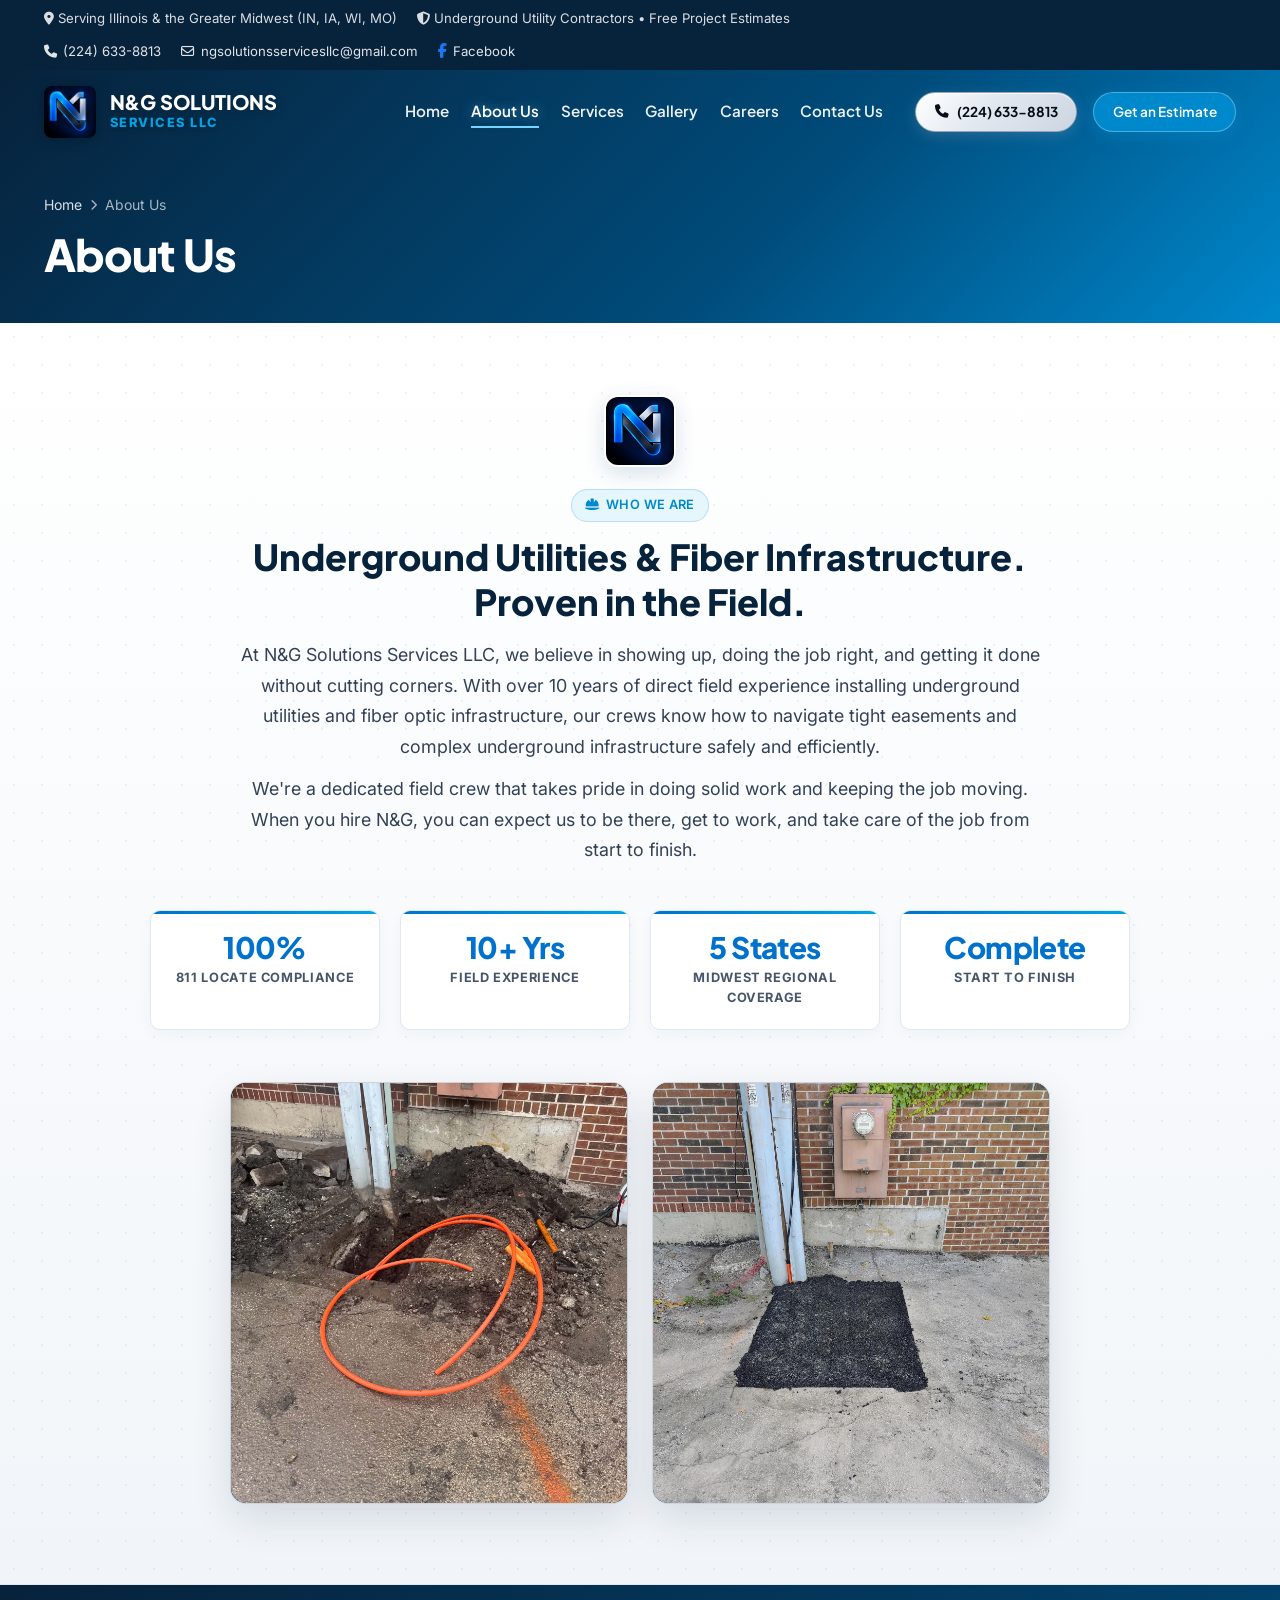
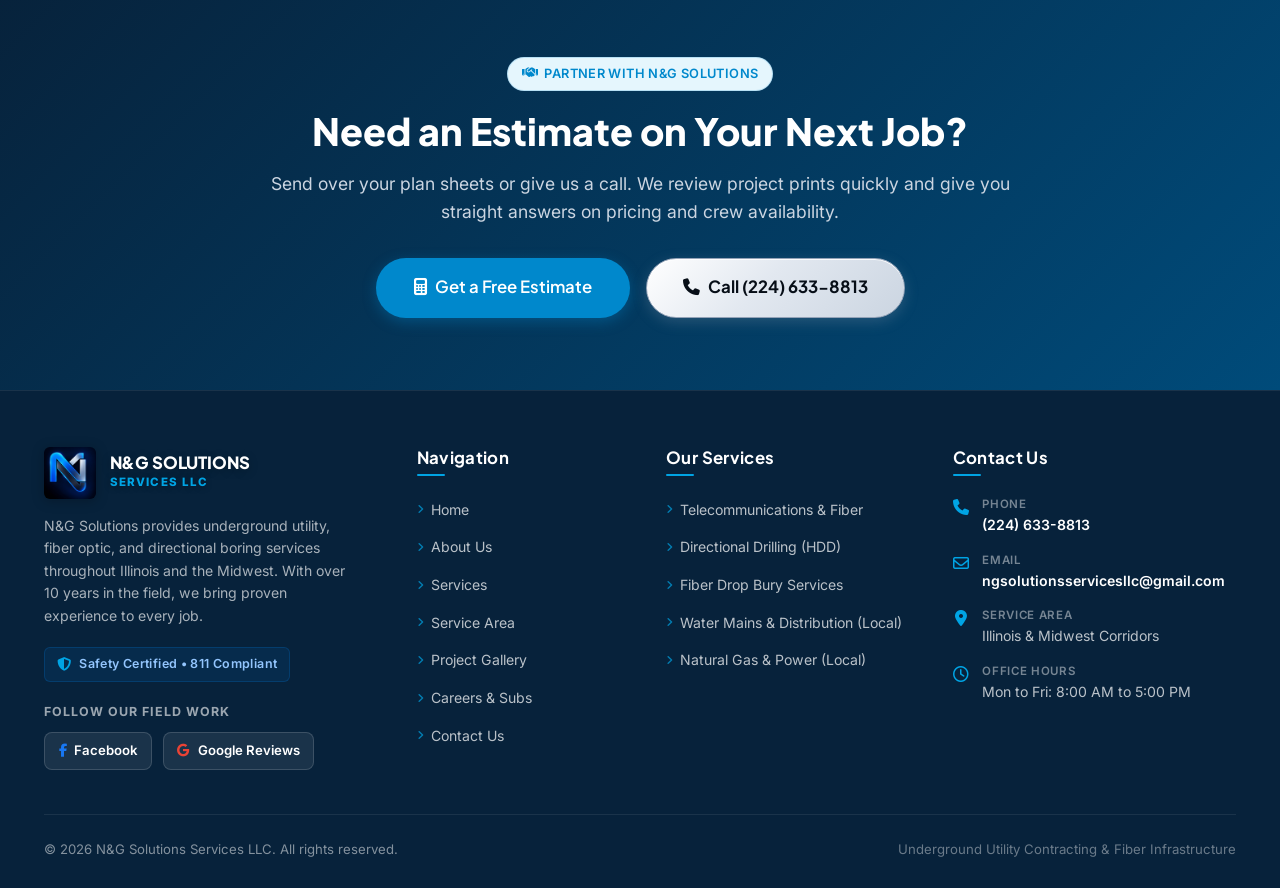
==== commit 4d5d0a3a: "Add official Facebook link to top bar, mobile menu drawer, contact page, and footer across all pages" ====
--- a/about.html
+++ b/about.html
@@ -42,6 +42,7 @@
       <div class="top-bar-right">
         <a href="tel:2246338813"><i class="fa-solid fa-phone"></i> (224) 633-8813</a>
         <a href="mailto:ngsolutionsservicesllc@gmail.com"><i class="fa-regular fa-envelope"></i> ngsolutionsservicesllc@gmail.com</a>
+        <a href="https://www.facebook.com/profile.php?id=100087182893316" target="_blank" rel="noopener noreferrer" class="top-bar-social" aria-label="Facebook Page"><i class="fa-brands fa-facebook-f"></i> <span>Facebook</span></a>
       </div>
     </div>
   </div>
@@ -88,6 +89,9 @@
             </a>
             <a href="contact.html" class="btn btn-primary btn-sm mobile-drawer-btn">
               Get a Free Estimate
+            </a>
+            <a href="https://www.facebook.com/profile.php?id=100087182893316" target="_blank" rel="noopener noreferrer" class="btn btn-silver btn-sm mobile-drawer-btn mobile-drawer-fb">
+              <i class="fa-brands fa-facebook-f"></i> Follow on Facebook
             </a>
           </li>
         </ul>
@@ -211,6 +215,17 @@
             <i class="fa-solid fa-shield-halved"></i>
             <span>Safety Certified &bull; 811 Compliant</span>
           </div>
+          <div class="footer-social-wrapper">
+            <span class="footer-social-title">Follow Our Field Work</span>
+            <div class="footer-social-buttons">
+              <a href="https://www.facebook.com/profile.php?id=100087182893316" target="_blank" rel="noopener noreferrer" class="footer-social-btn btn-facebook">
+                <i class="fa-brands fa-facebook-f" style="color: #1877f2;"></i> Facebook
+              </a>
+              <a href="https://maps.app.goo.gl/3w51qTz5D6x8qN4P7" target="_blank" rel="noopener noreferrer" class="footer-social-btn btn-google">
+                <i class="fa-brands fa-google" style="color: #ea4335;"></i> Google Reviews
+              </a>
+            </div>
+          </div>
         </div>
 
         <!-- Col 2: Navigation -->
--- a/css/style.css
+++ b/css/style.css
@@ -121,6 +121,13 @@
   padding-right: 1.5rem;
 }
 
+@media (max-width: 768px) {
+  .container {
+    padding-left: 1.15rem;
+    padding-right: 1.15rem;
+  }
+}
+
 /* ==========================================================================
    BUTTONS & BADGES
    ========================================================================== */
@@ -926,33 +933,107 @@
 
 .itg-hero-title {
   font-family: var(--font-heading);
-  font-size: clamp(2.8rem, 5.5vw, 4.4rem);
+  font-size: clamp(2.35rem, 5.2vw, 4.4rem);
   font-weight: 800;
-  line-height: 1.08;
+  line-height: 1.12;
   letter-spacing: -0.025em;
   color: #ffffff;
   margin-bottom: 1.35rem;
 }
 
-.itg-hero-title-accent {
-  color: #72d4ff;
+.itg-hero-title-line {
+  display: block;
+}
+
+.itg-hero-title-typed-wrap {
+  display: inline-flex;
+  align-items: baseline;
+  min-height: 1.15em;
+  position: relative;
+  white-space: nowrap;
+}
+
+.itg-hero-title-accent,
+.typed-accent,
+.typed-accent-blue {
+  color: #38bdf8;
   display: inline;
   position: relative;
-  background: linear-gradient(135deg, #72d4ff 0%, #38bdf8 60%, #00a4e4 100%);
+  background: linear-gradient(135deg, #00a4e4 0%, #38bdf8 55%, #72d4ff 100%);
   -webkit-background-clip: text;
   -webkit-text-fill-color: transparent;
 }
 
-/* Typing Caret / Cursor - hidden to prevent layout shifts */
+/* Radiant light sky-blue for Hero & Dark sections (CTA banner, etc.) matching Serving Illinois & the Midwest */
+#heroTypedWord,
+.itg-hero-title-accent,
+.itg-hero-section .typed-accent,
+.itg-hero-section .itg-hero-title-accent,
+.itg-hero .typed-accent,
+.itg-hero .itg-hero-title-accent,
+.hero .typed-accent,
+.cta-banner .typed-accent,
+.cta-banner-section .typed-accent,
+.cta-banner-title .typed-accent,
+.section-dark .typed-accent,
+.bg-dark .typed-accent {
+  color: #38bdf8 !important;
+  background: linear-gradient(135deg, #38bdf8 0%, #72d4ff 50%, #38bdf8 100%) !important;
+  -webkit-background-clip: text !important;
+  -webkit-text-fill-color: transparent !important;
+}
+
+/* Typing Caret / Cursor - dynamically tracks typing tip with zero layout shift */
 .itg-type-cursor,
 .typed-cursor {
-  display: none !important;
+  display: inline-block !important;
+  width: 3px;
+  height: 0.85em;
+  background-color: #38bdf8;
+  margin-left: 3px;
+  vertical-align: -0.04em;
+  border-radius: 1px;
+  animation: itgTypeBlink 0.85s infinite;
+  box-shadow: 0 0 10px rgba(56, 189, 248, 0.7);
+  -webkit-text-fill-color: initial !important;
+  -webkit-background-clip: border-box !important;
+  background-clip: border-box !important;
+}
+
+.typed-cursor-blue {
+  background-color: #38bdf8;
+  box-shadow: 0 0 10px rgba(56, 189, 248, 0.7);
+  -webkit-text-fill-color: initial !important;
+  -webkit-background-clip: border-box !important;
+  background-clip: border-box !important;
+}
+
+/* Glowing sky-blue cursor on Hero & dark backgrounds */
+#heroTypedWord .itg-type-cursor,
+.itg-hero-title-accent .itg-type-cursor,
+.itg-hero-section .itg-type-cursor,
+.itg-hero-section .typed-cursor,
+.itg-hero .itg-type-cursor,
+.itg-hero .typed-cursor,
+.cta-banner .itg-type-cursor,
+.cta-banner .typed-cursor,
+.cta-banner-section .typed-cursor,
+.section-dark .typed-cursor,
+.bg-dark .typed-cursor {
+  background-color: #38bdf8 !important;
+  box-shadow: 0 0 12px rgba(56, 189, 248, 0.9) !important;
+}
+
+@keyframes itgTypeBlink {
+  0%, 100% { opacity: 1; }
+  50% { opacity: 0; }
 }
 
 @media (prefers-reduced-motion: reduce) {
   .itg-type-cursor,
   .typed-cursor {
-    display: none;
+    display: none !important;
+    animation: none !important;
   }
 }
 
@@ -997,16 +1078,47 @@
   transform: translateY(-2px);
 }
 
-/* Integrated Hero Stats Bar */
+/* Integrated Hero Stats Bar - Seamless Atmospheric Gradient Transition */
 .itg-hero-stats {
   position: relative;
   z-index: 3;
   width: 100%;
-  background: rgba(4, 13, 25, 0.82);
-  border-top: 1px solid rgba(255, 255, 255, 0.08);
-  backdrop-filter: blur(12px);
-  -webkit-backdrop-filter: blur(12px);
-  padding: 1.75rem 0;
+  background: linear-gradient(180deg, 
+    rgba(4, 13, 25, 0) 0%, 
+    rgba(4, 13, 25, 0.45) 18%, 
+    rgba(4, 13, 25, 0.85) 45%, 
+    rgba(3, 10, 20, 0.98) 100%);
+  backdrop-filter: blur(16px);
+  -webkit-backdrop-filter: blur(16px);
+  padding: 2.75rem 0 2.25rem;
+}
+
+/* Luminous soft feathered light beam across the transition (replaces harsh 1px line) */
+.itg-hero-stats::before {
+  content: '';
+  position: absolute;
+  top: 0;
+  left: 8%;
+  right: 8%;
+  height: 1px;
+  background: radial-gradient(ellipse at center, rgba(56, 189, 248, 0.5) 0%, rgba(0, 164, 228, 0.28) 40%, transparent 80%);
+  box-shadow: 0 0 14px rgba(56, 189, 248, 0.4);
+  pointer-events: none;
+}
+
+/* Subtle ambient cyan glow centered above facts */
+.itg-hero-stats::after {
+  content: '';
+  position: absolute;
+  top: -30px;
+  left: 50%;
+  transform: translateX(-50%);
+  width: 70%;
+  max-width: 600px;
+  height: 60px;
+  background: radial-gradient(ellipse at center, rgba(0, 164, 228, 0.1) 0%, transparent 70%);
+  pointer-events: none;
+  z-index: 1;
 }
 
 .itg-stats-grid {
@@ -1018,8 +1130,17 @@
 .itg-stat-card {
   display: flex;
   flex-direction: column;
-  border-left: 2px solid rgba(0, 114, 206, 0.4);
-  padding-left: 1.25rem;
+  border-left: 2px solid rgba(56, 189, 248, 0.45);
+  padding: 0.85rem 1.25rem;
+  background: linear-gradient(135deg, rgba(255, 255, 255, 0.03) 0%, rgba(255, 255, 255, 0.005) 100%);
+  border-radius: 0 10px 10px 0;
+  transition: transform 0.3s ease, border-color 0.3s ease, background 0.3s ease;
+}
+
+.itg-stat-card:hover {
+  border-left-color: #38bdf8;
+  background: linear-gradient(135deg, rgba(56, 189, 248, 0.08) 0%, rgba(255, 255, 255, 0.02) 100%);
+  transform: translateY(-2px);
 }
 
 .itg-stat-num {
@@ -1049,24 +1170,29 @@
 }
 
 /* Mobile & Tablet Responsiveness */
+/* Mobile & Tablet Responsiveness - ITG Cinematic Mobile Design */
 @media (max-width: 992px) {
   .itg-hero-section {
-    min-height: auto;
+    min-height: calc(100vh - 76px);
+    min-height: calc(100svh - 76px);
     margin-top: -76px;
     padding-top: 0;
     display: flex;
     flex-direction: column;
-  }
-
-  /* Full-width video block spanning edge-to-edge behind transparent navbar */
+    justify-content: space-between;
+    position: relative;
+    overflow: hidden;
+  }
+
+  /* Video block: Offset to the right with a left page-color bar (ITG Mobile Style) */
   .itg-hero-video-wrap {
     position: relative;
     top: 0;
-    left: 0;
     right: 0;
-    width: 100%;
-    max-width: 100%;
-    height: 310px;
+    left: auto;
+    width: calc(100% - 28px);
+    margin-left: auto;
+    height: clamp(320px, 44svh, 420px);
     z-index: 1;
     pointer-events: auto;
   }
@@ -1076,11 +1202,12 @@
     height: 100%;
     clip-path: none !important;
     border-radius: 0;
-    box-shadow: 0 10px 30px rgba(0, 0, 0, 0.4);
+    box-shadow: 0 12px 35px rgba(0, 0, 0, 0.55);
     background-color: #040d19;
-  }
-
-  /* Subtle gradient overlay at top of video to protect transparent navbar icons */
+    overflow: hidden;
+  }
+
+  /* Gradient overlay at top of video to protect transparent navbar icons and logo */
   .itg-hero-video-frame::before {
     content: '';
     position: absolute;
@@ -1088,39 +1215,45 @@
     left: 0;
     right: 0;
     bottom: auto;
-    height: 90px;
-    background: linear-gradient(180deg, rgba(7, 21, 39, 0.6) 0%, rgba(7, 21, 39, 0) 100%);
+    height: 95px;
+    background: linear-gradient(180deg, rgba(7, 21, 39, 0.75) 0%, rgba(7, 21, 39, 0) 100%);
     z-index: 2;
     pointer-events: none;
   }
 
-  /* Subtle bottom gradient transition into hero text */
+  /* Deep bottom gradient transition seamlessly into the overlapping hero text */
   .itg-hero-video-frame::after {
     content: '';
     position: absolute;
     bottom: 0;
     left: 0;
     right: 0;
-    height: 50px;
-    background: linear-gradient(0deg, rgba(7, 21, 39, 0.85) 0%, rgba(7, 21, 39, 0) 100%);
+    height: 90px;
+    background: linear-gradient(0deg, rgba(7, 21, 39, 0.98) 0%, rgba(7, 21, 39, 0.55) 50%, rgba(7, 21, 39, 0) 100%);
     z-index: 2;
     pointer-events: none;
   }
 
   .itg-hero-video-badge {
-    top: auto;
-    bottom: 1rem;
+    top: calc(76px + 0.65rem);
+    bottom: auto;
     right: 1rem;
     font-size: 0.68rem;
     padding: 0.32rem 0.7rem;
     z-index: 3;
   }
 
-  /* Hero text sits cleanly below video without obscuring it */
+  /* Hero text container: Moved down so white letters are half-in, half-out of the video */
   .itg-hero-container {
-    padding-top: 1.75rem;
-    padding-bottom: 2.25rem;
-    display: block;
+    margin-top: -24px;
+    padding-top: 0;
+    padding-left: clamp(1.25rem, 5vw, 2rem);
+    padding-right: clamp(1.25rem, 5vw, 2rem);
+    padding-bottom: 2.85rem;
+    display: flex;
+    flex-direction: column;
+    justify-content: flex-end;
+    flex-grow: 1;
     position: relative;
     z-index: 3;
   }
@@ -1131,61 +1264,86 @@
   }
 
   .itg-hero-title {
-    font-size: 2.35rem;
-    margin-bottom: 1rem;
+    font-size: clamp(1.8rem, 5.5vw, 2.3rem);
+    margin-bottom: 1.35rem;
+    text-shadow: 0 2px 12px rgba(0, 0, 0, 0.85);
   }
 
   .itg-hero-lead {
-    font-size: 1rem;
-    margin-bottom: 1.75rem;
+    font-size: 1.02rem;
+    line-height: 1.65;
+    color: #cbd5e1;
+    margin-bottom: 2.25rem;
   }
 
   .itg-hero-cta-group {
     flex-direction: column;
     width: 100%;
-    gap: 0.75rem;
+    gap: 1rem;
   }
 
   .itg-hero-cta-group .btn {
     width: 100%;
     justify-content: center;
+    padding: 1.05rem 1.6rem;
+    font-size: 1.02rem;
+    font-weight: 700;
+  }
+
+  .itg-hero-stats {
+    padding: 2.25rem 0 2rem;
   }
 
   .itg-stats-grid {
     grid-template-columns: repeat(2, 1fr);
-    gap: 1.25rem;
+    gap: 1.25rem 1rem;
   }
 }
 
 @media (max-width: 480px) {
   .itg-hero-video-wrap {
-    height: 275px;
+    width: calc(100% - 20px);
+    height: clamp(285px, 40svh, 360px);
   }
 
   .itg-hero-container {
-    padding-top: 1.35rem;
-    padding-bottom: 2rem;
+    margin-top: -20px;
+    padding-left: 1.5rem;
+    padding-right: 1.5rem;
+    padding-bottom: 2.5rem;
   }
 
   .itg-hero-title {
-    font-size: 2.05rem;
-    line-height: 1.12;
+    font-size: clamp(1.48rem, 5vw, 1.75rem);
+    line-height: 1.2;
+    margin-bottom: 1.25rem;
+    text-shadow: 0 2px 10px rgba(0, 0, 0, 0.85);
   }
 
   .itg-hero-lead {
     font-size: 0.98rem;
-    margin-bottom: 1.6rem;
+    line-height: 1.62;
+    margin-bottom: 2.15rem;
   }
 
   .itg-hero-cta-group {
     flex-direction: column;
-    gap: 0.75rem;
+    gap: 0.95rem;
   }
 
   .itg-hero-cta-group .btn {
     width: 100%;
     justify-content: center;
-    padding: 0.9rem 1.25rem;
+    padding: 0.98rem 1.35rem;
+    font-size: 0.98rem;
+  }
+
+  .itg-hero-stats {
+    padding: 2rem 0 1.75rem;
+  }
+
+  .itg-stat-card {
+    padding: 0.75rem 0.85rem;
   }
 
   .itg-stat-num {
@@ -2585,6 +2743,24 @@
   resize: vertical;
 }
 
+input[type="date"].form-control {
+  cursor: pointer;
+  min-height: 48px;
+}
+
+input[type="date"].form-control::-webkit-calendar-picker-indicator {
+  cursor: pointer;
+  padding: 4px;
+  border-radius: 4px;
+  opacity: 0.75;
+  transition: opacity 0.2s ease, transform 0.2s ease;
+}
+
+input[type="date"].form-control::-webkit-calendar-picker-indicator:hover {
+  opacity: 1;
+  transform: scale(1.1);
+}
+
 .form-status {
   padding: 1rem;
   border-radius: var(--radius-md);
@@ -3910,6 +4086,100 @@
   color: rgba(255, 255, 255, 0.4);
 }
 
+/* Footer Social & Review Links */
+.footer-social-wrapper {
+  margin-top: 1.25rem;
+}
+
+.footer-social-title {
+  display: block;
+  font-size: 0.78rem;
+  font-weight: 700;
+  text-transform: uppercase;
+  letter-spacing: 0.08em;
+  color: rgba(255, 255, 255, 0.6);
+  margin-bottom: 0.65rem;
+}
+
+.footer-social-buttons {
+  display: flex;
+  gap: 0.65rem;
+  flex-wrap: wrap;
+}
+
+.footer-social-btn {
+  display: inline-flex;
+  align-items: center;
+  gap: 0.45rem;
+  padding: 0.45rem 0.85rem;
+  font-size: 0.825rem;
+  font-weight: 600;
+  border-radius: 8px;
+  background: rgba(255, 255, 255, 0.08);
+  border: 1px solid rgba(255, 255, 255, 0.15);
+  color: #ffffff;
+  text-decoration: none;
+  transition: all 0.25s ease;
+}
+
+.footer-social-btn:hover {
+  background: rgba(255, 255, 255, 0.18);
+  border-color: rgba(255, 255, 255, 0.35);
+  color: #ffffff;
+  transform: translateY(-2px);
+}
+
+.footer-social-btn.btn-facebook:hover {
+  border-color: #1877f2;
+  box-shadow: 0 0 12px rgba(24, 119, 242, 0.35);
+}
+
+.footer-social-btn.btn-google:hover {
+  border-color: #ea4335;
+  box-shadow: 0 0 12px rgba(234, 67, 53, 0.35);
+}
+
+/* Top Bar Social Link */
+.top-bar-social {
+  display: inline-flex;
+  align-items: center;
+  gap: 0.35rem;
+  color: rgba(255, 255, 255, 0.88);
+  text-decoration: none;
+  transition: color 0.2s ease, opacity 0.2s ease;
+}
+
+.top-bar-social:hover {
+  color: #72d4ff;
+}
+
+.top-bar-social i {
+  color: #1877f2;
+  font-size: 0.92rem;
+}
+
+/* Mobile Drawer Facebook Button */
+.mobile-drawer-btn.mobile-drawer-fb {
+  display: flex;
+  align-items: center;
+  justify-content: center;
+  gap: 0.5rem;
+  font-weight: 600;
+  color: var(--primary-deep);
+  border-color: rgba(24, 119, 242, 0.3);
+  background: rgba(24, 119, 242, 0.06);
+}
+
+.mobile-drawer-btn.mobile-drawer-fb:hover {
+  background: rgba(24, 119, 242, 0.12);
+  color: #1877f2;
+}
+
+.mobile-drawer-btn.mobile-drawer-fb i {
+  color: #1877f2;
+  font-size: 1rem;
+}
+
 /* ==========================================================================
    LIGHTBOX MODAL FOR GALLERY
    ========================================================================== */
@@ -4076,8 +4346,45 @@
     gap: 0;
   }
   
+  .contact-grid {
+    grid-template-columns: 1fr !important;
+    gap: 1.75rem !important;
+  }
+
   .form-card {
-    padding: 1.75rem 1.25rem;
+    padding: 1.5rem 1.15rem !important;
+    border-radius: var(--radius-lg);
+    box-sizing: border-box;
+    max-width: 100%;
+    overflow: hidden;
+  }
+
+  .contact-sidebar,
+  .contact-info-col {
+    display: flex;
+    flex-direction: column;
+    gap: 1.5rem;
+    width: 100%;
+    max-width: 100%;
+    box-sizing: border-box;
+  }
+
+  .contact-info-card {
+    padding: 1.5rem 1.15rem !important;
+    border-radius: var(--radius-lg);
+    box-sizing: border-box;
+    max-width: 100%;
+  }
+
+  .coverage-box {
+    padding: 1.5rem 1.15rem !important;
+    border-radius: var(--radius-lg);
+    box-sizing: border-box;
+    max-width: 100%;
+  }
+
+  .contact-info-card a[href^="tel"] {
+    font-size: clamp(1.3rem, 5.5vw, 1.65rem) !important;
   }
   
   .header-inner {
@@ -6169,7 +6476,8 @@
 
 @media (max-width: 900px) {
   .service-detail-block {
-    padding: 1.75rem !important;
+    padding: 2rem 1.5rem !important;
+    margin-bottom: 2.5rem !important;
   }
   .service-detail-block > div {
     grid-template-columns: 1fr !important;
@@ -6178,7 +6486,310 @@
   .service-detail-block > div > div:nth-child(2) {
     order: 2 !important;
   }
-}
+  #local-utilities {
+    padding: 2.25rem 1.5rem !important;
+    margin-bottom: 2.5rem !important;
+  }
+  #process {
+    padding: 2.25rem 1.5rem !important;
+    margin-bottom: 2.5rem !important;
+  }
+  #safety {
+    padding: 2rem 1.5rem !important;
+  }
+}
+
+@media (max-width: 640px) {
+  main.section-light {
+    padding: 2.5rem 0 !important;
+  }
+
+  .section-header {
+    margin-bottom: 2rem !important;
+  }
+
+  .section-header h2 {
+    font-size: clamp(1.4rem, 5.5vw, 1.85rem) !important;
+    line-height: 1.25 !important;
+  }
+
+  /* Service Detail Blocks */
+  .service-detail-block {
+    padding: 1.35rem 1rem !important;
+    margin-bottom: 1.75rem !important;
+    border-radius: var(--radius-md) !important;
+    box-sizing: border-box !important;
+    max-width: 100% !important;
+  }
+
+  .service-detail-block h2 {
+    font-size: clamp(1.35rem, 5.2vw, 1.75rem) !important;
+    line-height: 1.25 !important;
+    word-break: break-word;
+    overflow-wrap: break-word;
+  }
+
+  .service-detail-block p {
+    font-size: 0.95rem !important;
+    line-height: 1.55 !important;
+  }
+
+  .service-detail-block img {
+    height: 220px !important;
+    width: 100% !important;
+    max-width: 100% !important;
+  }
+
+  .service-pill {
+    font-size: 0.75rem !important;
+    padding: 0.35rem 0.75rem !important;
+    white-space: normal !important;
+    word-break: break-word;
+    display: inline-flex !important;
+    align-items: center;
+    gap: 0.4rem;
+    max-width: 100%;
+    box-sizing: border-box;
+  }
+
+  /* Feature Lists */
+  .service-features {
+    gap: 0.6rem !important;
+    padding-left: 0 !important;
+  }
+
+  .service-features li {
+    display: flex !important;
+    align-items: flex-start !important;
+    gap: 0.55rem !important;
+    font-size: 0.88rem !important;
+    line-height: 1.45 !important;
+    word-break: break-word;
+    overflow-wrap: break-word;
+  }
+
+  .service-features li i {
+    margin-top: 0.22rem !important;
+    flex-shrink: 0 !important;
+    font-size: 0.8rem !important;
+  }
+
+  /* Local Utilities Section */
+  #local-utilities {
+    padding: 1.5rem 1rem !important;
+    margin-bottom: 1.75rem !important;
+    border-radius: var(--radius-md) !important;
+    box-sizing: border-box !important;
+    max-width: 100% !important;
+  }
+
+  #local-utilities h2 {
+    font-size: clamp(1.35rem, 5.2vw, 1.75rem) !important;
+    line-height: 1.25 !important;
+    word-break: break-word;
+    overflow-wrap: break-word;
+  }
+
+  #local-utilities p {
+    font-size: 0.95rem !important;
+    line-height: 1.55 !important;
+  }
+
+  .local-utilities-grid,
+  #local-utilities > div:last-child {
+    grid-template-columns: 1fr !important;
+    gap: 1rem !important;
+  }
+
+  .local-utility-card,
+  #local-utilities div[style*="background: #f8fafc"] {
+    padding: 1.25rem 1rem !important;
+    width: 100% !important;
+    max-width: 100% !important;
+    box-sizing: border-box !important;
+  }
+
+  .local-utility-card h3,
+  #local-utilities div[style*="background: #f8fafc"] h3 {
+    font-size: 1.18rem !important;
+  }
+
+  .local-utility-card ul,
+  #local-utilities ul {
+    padding-left: 0 !important;
+  }
+
+  .local-utility-card ul li,
+  #local-utilities ul li {
+    display: flex !important;
+    align-items: flex-start !important;
+    gap: 0.5rem !important;
+    word-break: break-word;
+    overflow-wrap: break-word;
+    line-height: 1.45 !important;
+  }
+
+  .local-utility-card ul li i,
+  #local-utilities ul li i {
+    margin-top: 0.22rem !important;
+    flex-shrink: 0 !important;
+  }
+
+  /* Process Section */
+  #process {
+    padding: 1.5rem 1rem !important;
+    margin-bottom: 1.75rem !important;
+    border-radius: var(--radius-md) !important;
+    box-sizing: border-box !important;
+    max-width: 100% !important;
+  }
+
+  #process h2 {
+    font-size: clamp(1.35rem, 5.2vw, 1.75rem) !important;
+    line-height: 1.25 !important;
+    word-break: break-word;
+  }
+
+  #process p {
+    font-size: 0.95rem !important;
+  }
+
+  .about-steps-grid {
+    grid-template-columns: 1fr !important;
+    gap: 1rem !important;
+  }
+
+  .about-step-item {
+    padding: 1.15rem 1rem !important;
+    box-sizing: border-box !important;
+  }
+
+  .about-step-item h4 {
+    font-size: 1.05rem !important;
+  }
+
+  .about-step-item p {
+    font-size: 0.88rem !important;
+    line-height: 1.5 !important;
+  }
+
+  /* Safety & Fleet Section */
+  #safety {
+    padding: 1.5rem 1rem !important;
+    border-radius: var(--radius-md) !important;
+    grid-template-columns: 1fr !important;
+    gap: 1.5rem !important;
+    box-sizing: border-box !important;
+    max-width: 100% !important;
+  }
+
+  #safety > div {
+    padding: 0 0.25rem;
+  }
+
+  #safety h3 {
+    font-size: 1.15rem !important;
+  }
+
+  #safety p {
+    font-size: 0.88rem !important;
+    line-height: 1.5 !important;
+  }
+
+  /* CTA Banner on Services page */
+  .cta-banner h2 {
+    font-size: clamp(1.5rem, 6vw, 2.1rem) !important;
+    line-height: 1.25 !important;
+  }
+
+  /* Contact & Careers Forms & Info Cards Responsive Styles */
+  .careers-paths-grid {
+    grid-template-columns: 1fr !important;
+    gap: 1.25rem !important;
+    margin-bottom: 2rem !important;
+  }
+
+  .careers-path-card {
+    padding: 1.35rem 1rem !important;
+    box-sizing: border-box !important;
+    max-width: 100% !important;
+  }
+
+  .form-card {
+    padding: 1.35rem 1rem !important;
+  }
+
+  .form-card h2 {
+    font-size: clamp(1.4rem, 5.5vw, 1.85rem) !important;
+    line-height: 1.25 !important;
+    word-break: break-word;
+  }
+
+  .form-card p.form-subtitle {
+    font-size: 0.9rem !important;
+    margin-bottom: 1.25rem !important;
+  }
+
+  .form-card > div[style*="padding"],
+  .contact-info-card > div[style*="padding"] {
+    padding: 0.95rem 0.85rem !important;
+    box-sizing: border-box !important;
+    max-width: 100% !important;
+  }
+
+  .form-control,
+  select.form-control {
+    max-width: 100% !important;
+    box-sizing: border-box !important;
+  }
+
+  select.form-control {
+    text-overflow: ellipsis;
+    white-space: nowrap;
+    overflow: hidden;
+  }
+
+  .contact-info-card {
+    padding: 1.35rem 1rem !important;
+  }
+
+  .contact-info-card h3 {
+    font-size: clamp(1.2rem, 5vw, 1.35rem) !important;
+    margin-bottom: 0.75rem !important;
+    line-height: 1.25 !important;
+  }
+
+  .contact-info-card h4 {
+    font-size: 1.05rem !important;
+  }
+
+  .contact-info-card a[href^="tel"] {
+    font-size: clamp(1.25rem, 5.5vw, 1.65rem) !important;
+    word-break: break-word;
+  }
+
+  .contact-info-card ul li {
+    display: flex !important;
+    align-items: flex-start !important;
+    word-break: break-word !important;
+    line-height: 1.45 !important;
+  }
+
+  .contact-info-card ul li i {
+    margin-top: 0.22rem !important;
+    flex-shrink: 0 !important;
+  }
+
+  .coverage-box {
+    padding: 1.35rem 1rem !important;
+  }
+
+  .coverage-box h4 {
+    font-size: 1.15rem !important;
+  }
+}
+
+
 
 /* ==========================================================================
    Visual Change Highlighting (Review Mode)
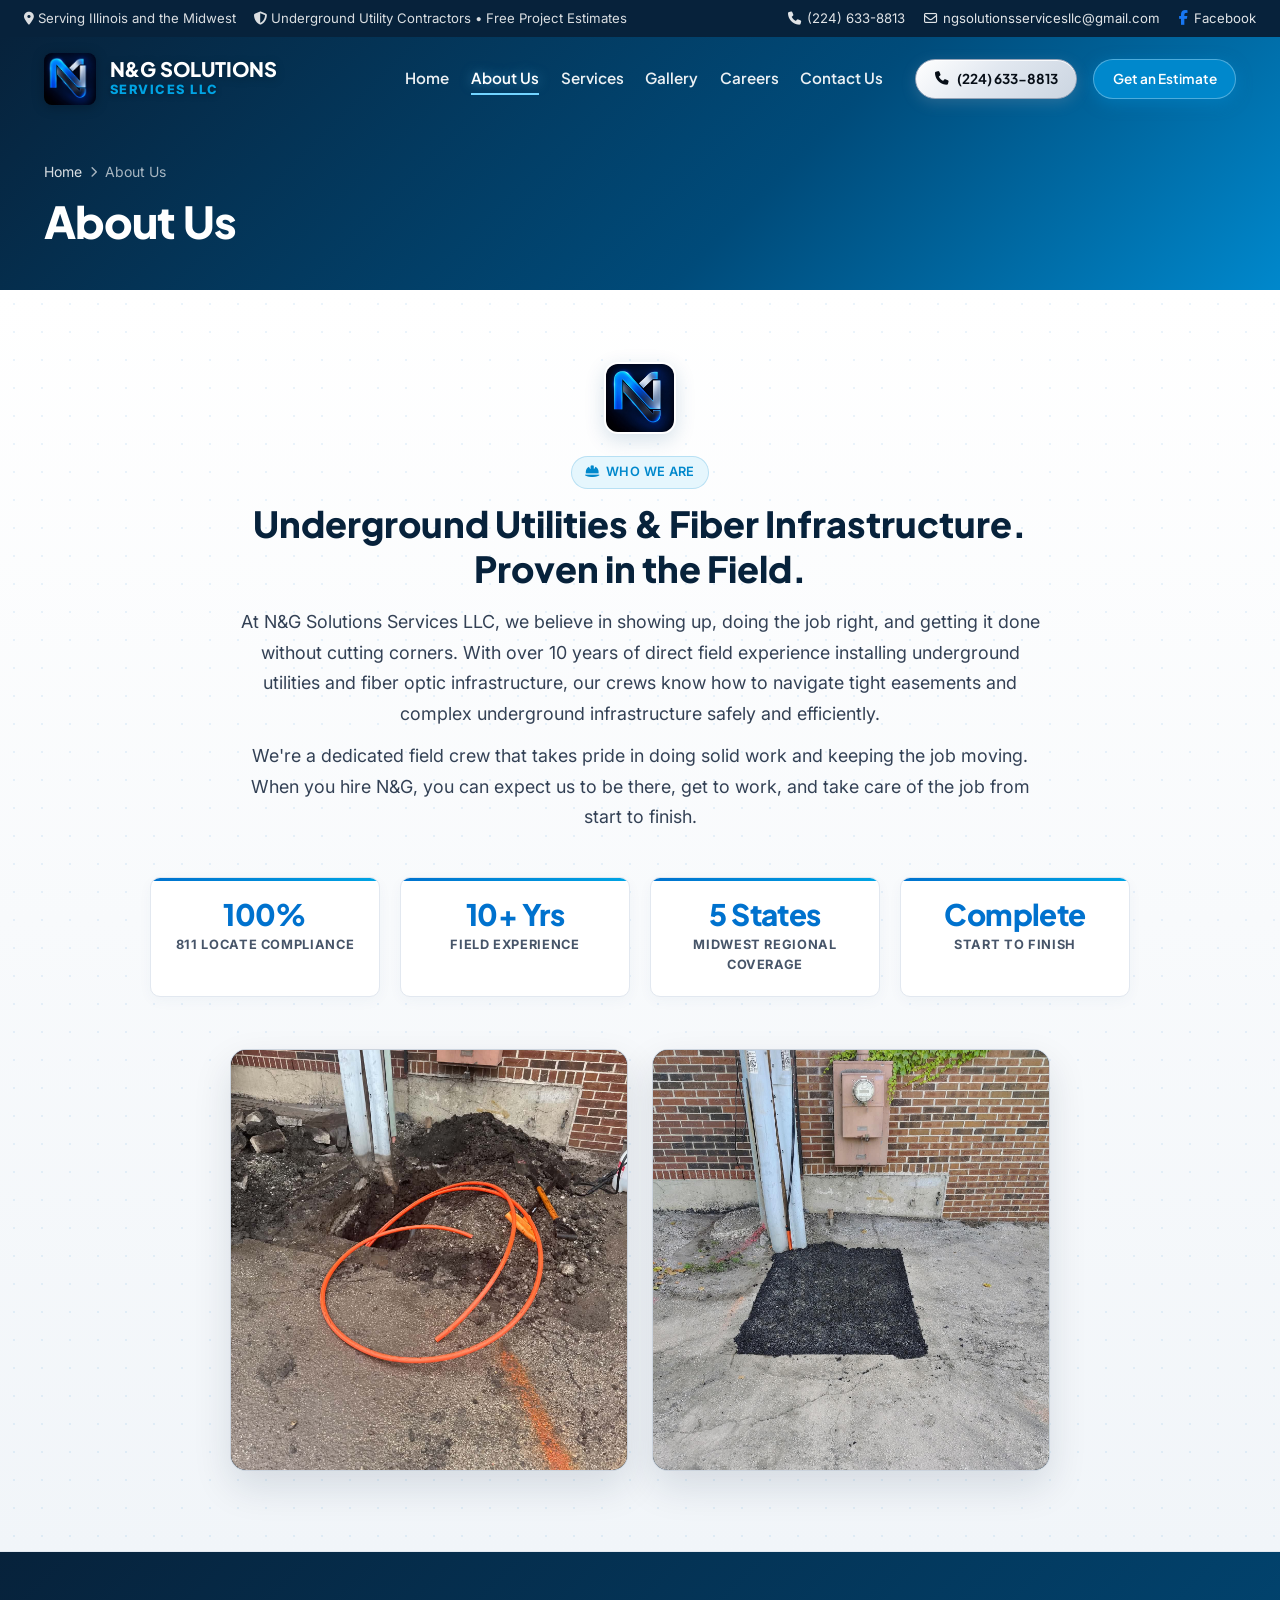
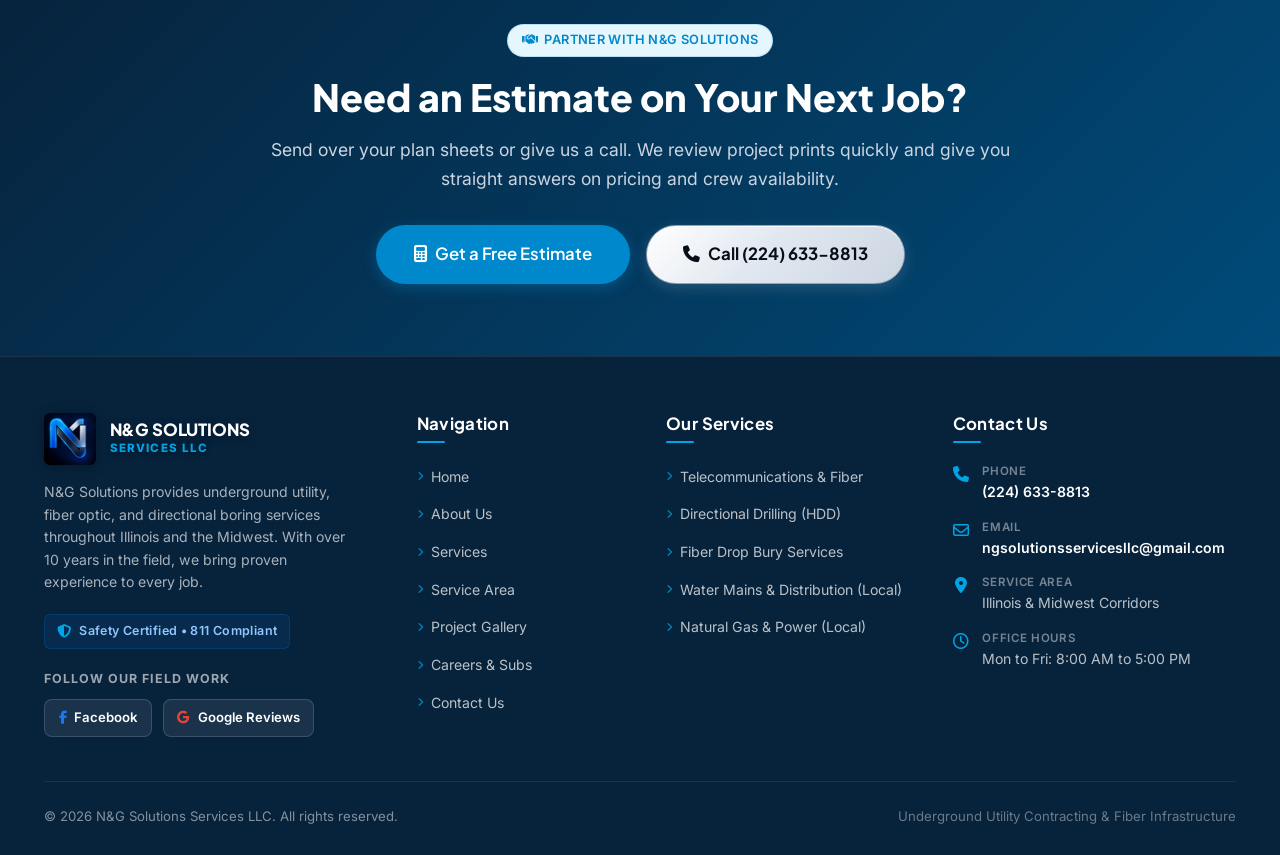
==== commit a4263824: "Expand top-bar container to 1440px and shorten location text to Serving Illinois and the Midwest to " ====
--- a/about.html
+++ b/about.html
@@ -36,7 +36,7 @@
   <div class="top-bar">
     <div class="container top-bar-inner">
       <div class="top-bar-left">
-        <span><i class="fa-solid fa-location-dot"></i> Serving Illinois &amp; the Greater Midwest (IN, IA, WI, MO)</span>
+        <span><i class="fa-solid fa-location-dot"></i> Serving Illinois and the Midwest</span>
         <span><i class="fa-solid fa-shield-halved"></i> Underground Utility Contractors • Free Project Estimates</span>
       </div>
       <div class="top-bar-right">
--- a/css/style.css
+++ b/css/style.css
@@ -274,18 +274,23 @@
   z-index: 1001;
 }
 
+.top-bar .container {
+  max-width: 1440px;
+}
+
 .top-bar-inner {
   display: flex;
   justify-content: space-between;
   align-items: center;
-  flex-wrap: wrap;
-  gap: 0.75rem;
+  flex-wrap: nowrap;
+  gap: 1rem;
 }
 
 .top-bar-left, .top-bar-right {
   display: flex;
   align-items: center;
-  gap: 1.25rem;
+  gap: 1.15rem;
+  white-space: nowrap;
 }
 
 .top-bar a {
@@ -297,6 +302,21 @@
 
 .top-bar a:hover {
   color: #72d4ff;
+}
+
+@media (max-width: 1200px) {
+  .top-bar-left span:nth-child(2) {
+    display: none;
+  }
+}
+
+@media (max-width: 820px) {
+  .top-bar-left {
+    display: none;
+  }
+  .top-bar-inner {
+    justify-content: center;
+  }
 }
 
 /* Base Site Header: Modern Transparent at Top (Zero Dividing Line) */
